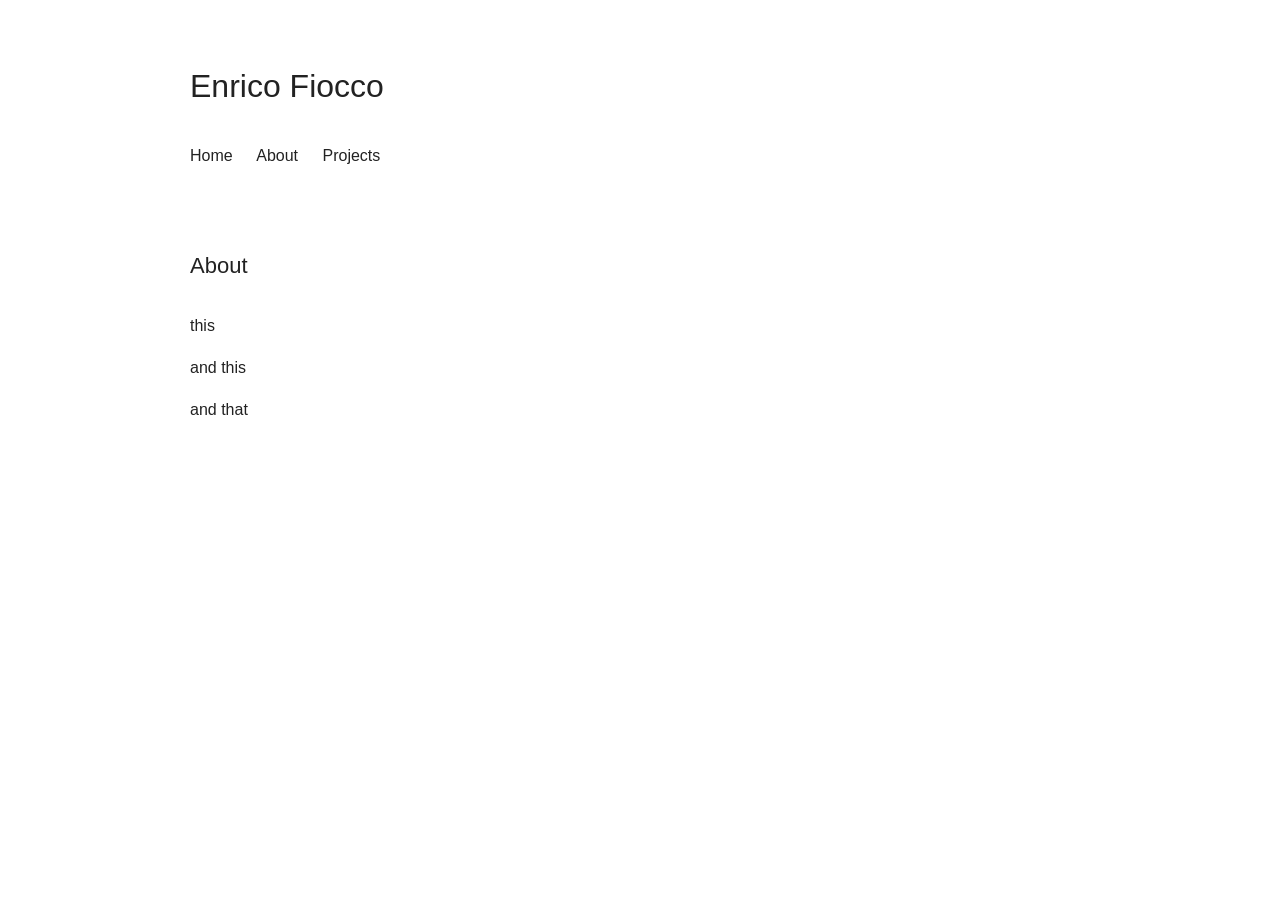
==== projects.html @ e620def7 "Add files via upload" ====
<!DOCTYPE html>

<html lang="en">

<head>
    <meta charset="UTF-8">
    <title>About — Enrico Fiocco</title>
    <link rel="stylesheet" href="style.css">
</head>

<body>

<header>

    <h1>Enrico Fiocco</h1>

    <nav>
        <a href="index.html">Home</a>
        <a href="about.html">About</a>
        <a href="projects.html">Projects</a>
    </nav>

</header>

<main>

    <h2>About</h2>

    <p>
        this
    </p>

    <p>
        and this
    </p>
      <p>
        and that
    </p>

</main>

</body>
</html>
---- style.css ----
body {
    max-width: 900px;
    margin: 0 auto;
    padding: 40px 25px;

    font-family: Arial, sans-serif;
    color: #222;
    background: #fff;

    line-height: 1.6;
}

header {
    margin-bottom: 80px;
}

h1 {
    font-size: 32px;
    font-weight: normal;
    margin-bottom: 5px;
}

header p {
    color: #777;
}

nav {
    margin-top: 30px;
}

nav a {
    margin-right: 20px;
    color: #222;
    text-decoration: none;
}

nav a:hover {
    text-decoration: underline;
}

section {
    margin-bottom: 100px;
}

h2 {
    font-size: 22px;
    font-weight: normal;
    margin-bottom: 30px;
}

article {
    border-top: 1px solid #ddd;
    padding: 20px 0;
}

article h3 {
    font-weight: normal;
}

a {
    color: inherit;
}

footer {
    border-top: 1px solid #ddd;
    padding-top: 20px;
    color: #888;
    font-size: 14px;
}
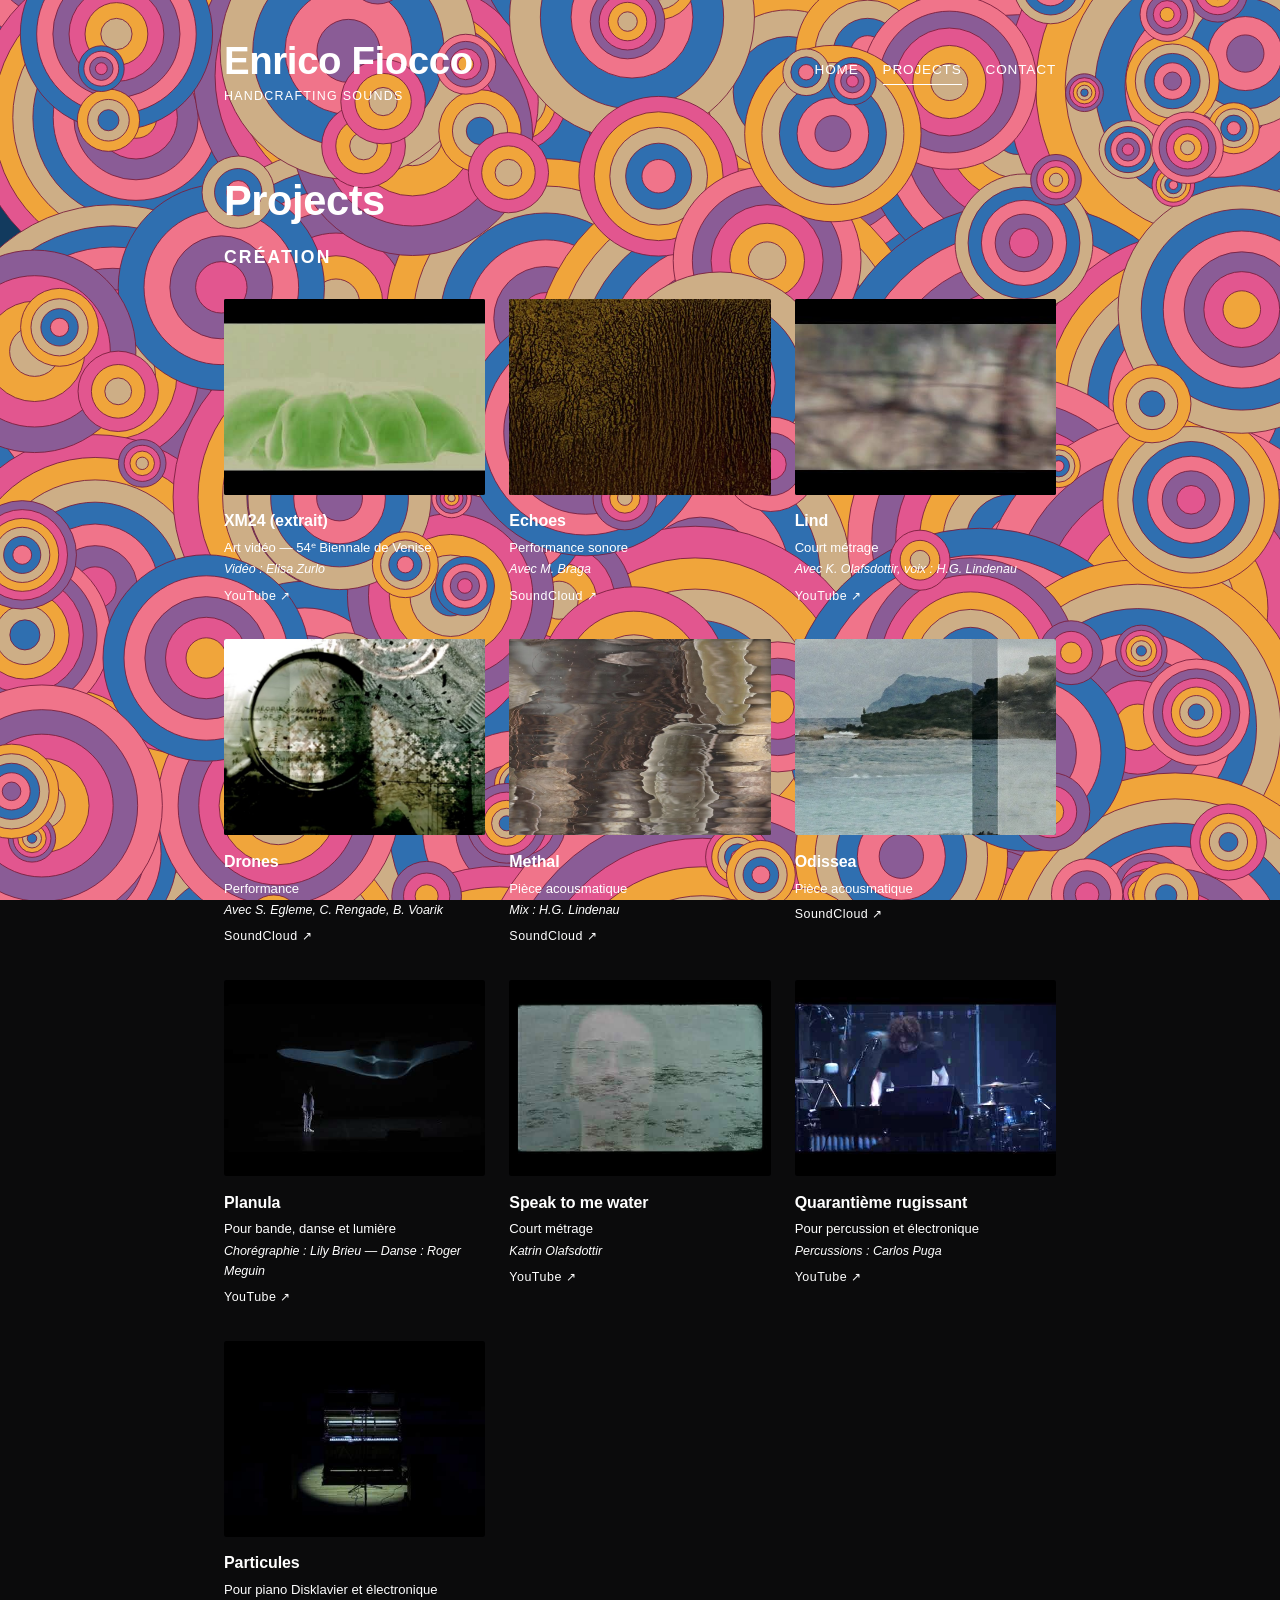
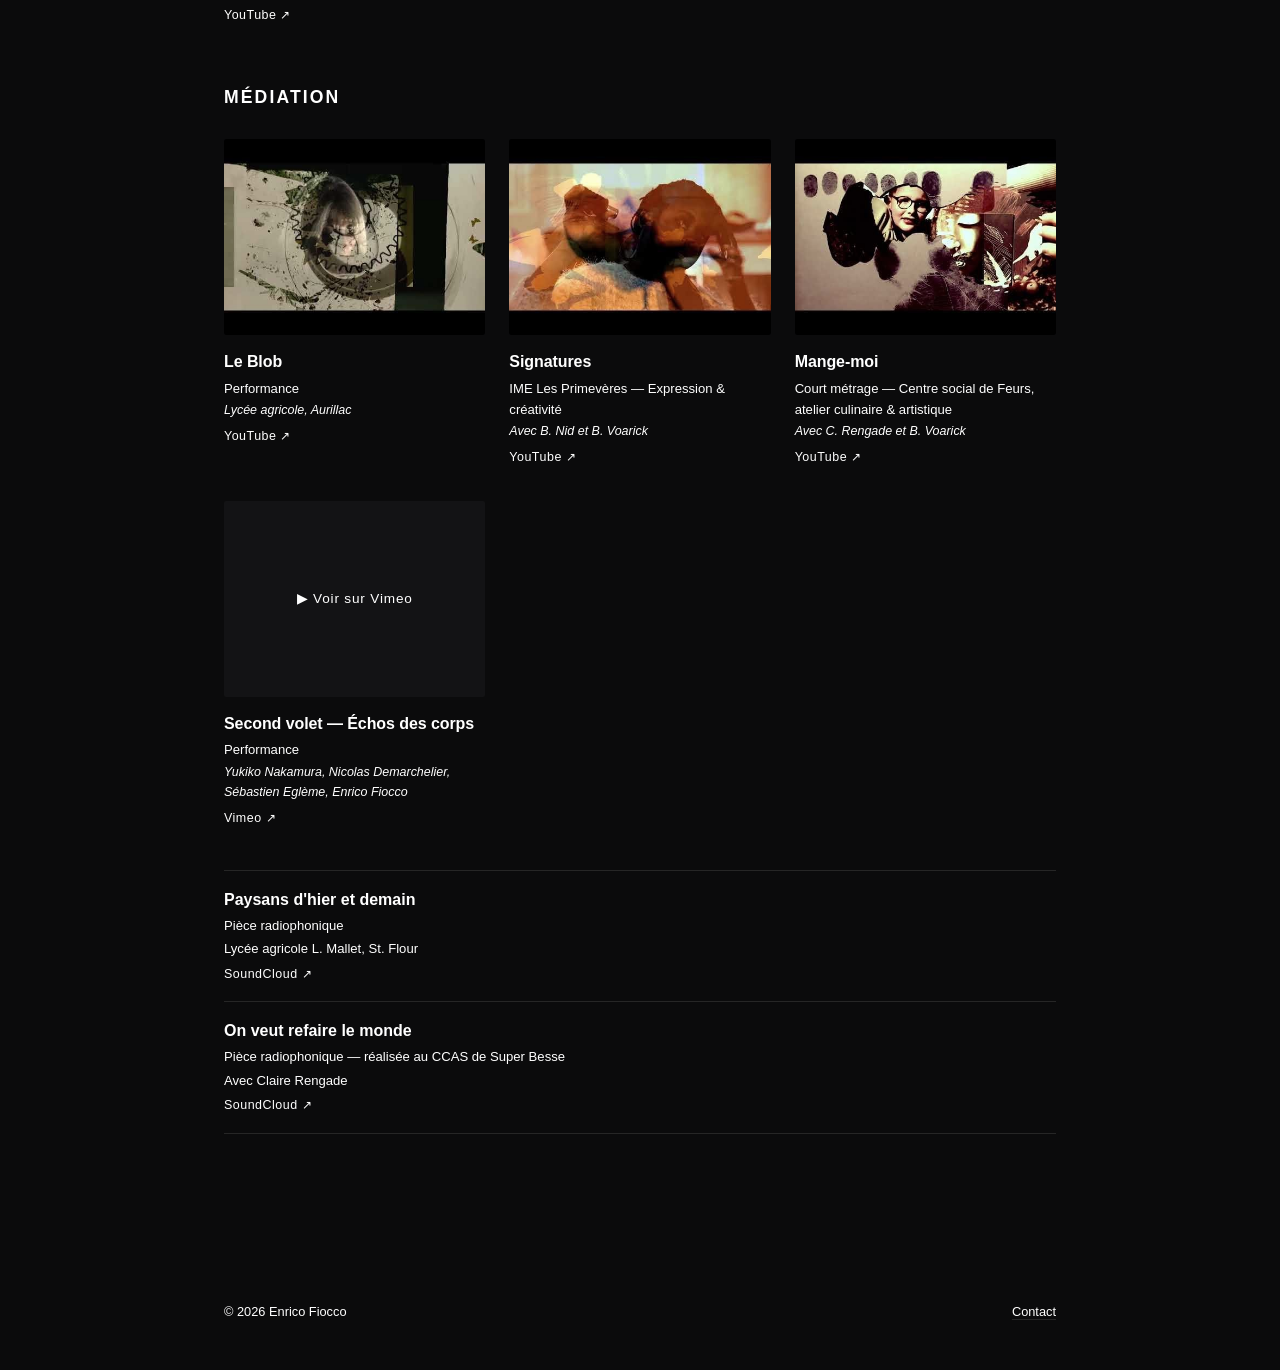
==== commit 82702685: "Add files via upload" ====
--- a/projects.html
+++ b/projects.html
@@ -1,43 +1,2532 @@
-<!DOCTYPE html>
-
-<html lang="en">
-
+<!doctype html>
+<html lang="fr">
 <head>
-    <meta charset="UTF-8">
-    <title>About — Enrico Fiocco</title>
-    <link rel="stylesheet" href="style.css">
+<meta charset="utf-8">
+<meta name="viewport" content="width=device-width, initial-scale=1.0">
+<title>Projects — Enrico Fiocco</title>
+<meta name="description" content="Créations et projets de médiation d'Enrico Fiocco : musique acousmatique, performances, courts métrages, installations.">
+<link rel="stylesheet" href="assets/style.css">
 </head>
-
 <body>
 
-<header>
+<svg class="bg-optical" aria-hidden="true" focusable="false" viewBox="0 0 1440 1440" preserveAspectRatio="xMidYMid slice">
+  <rect width="1440" height="1440" fill="#123a5e"/>
+  <circle cx="72" cy="147" r="199.0" fill="#f0a53b" stroke="#7a1f3d" stroke-width="1">
+    <animate attributeName="r" values="199.0;230.8;199.0" dur="2.59s" calcMode="spline" keySplines="0.45 0 0.55 1;0.45 0 0.55 1" keyTimes="0;0.5;1" repeatCount="indefinite"/>
+  </circle>
+  <circle cx="72" cy="147" r="170.6" fill="#cdae86" stroke="#7a1f3d" stroke-width="1">
+    <animate attributeName="r" values="170.6;197.9;170.6" dur="2.6199999999999997s" calcMode="spline" keySplines="0.45 0 0.55 1;0.45 0 0.55 1" keyTimes="0;0.5;1" repeatCount="indefinite"/>
+  </circle>
+  <circle cx="72" cy="147" r="142.1" fill="#2f6fb0" stroke="#7a1f3d" stroke-width="1">
+    <animate attributeName="r" values="142.1;164.8;142.1" dur="2.65s" calcMode="spline" keySplines="0.45 0 0.55 1;0.45 0 0.55 1" keyTimes="0;0.5;1" repeatCount="indefinite"/>
+  </circle>
+  <circle cx="72" cy="147" r="113.7" fill="#f0748a" stroke="#7a1f3d" stroke-width="1">
+    <animate attributeName="r" values="113.7;131.9;113.7" dur="2.6799999999999997s" calcMode="spline" keySplines="0.45 0 0.55 1;0.45 0 0.55 1" keyTimes="0;0.5;1" repeatCount="indefinite"/>
+  </circle>
+  <circle cx="72" cy="147" r="85.3" fill="#8a5c96" stroke="#7a1f3d" stroke-width="1">
+    <animate attributeName="r" values="85.3;98.9;85.3" dur="2.71s" calcMode="spline" keySplines="0.45 0 0.55 1;0.45 0 0.55 1" keyTimes="0;0.5;1" repeatCount="indefinite"/>
+  </circle>
+  <circle cx="72" cy="147" r="56.9" fill="#e2568f" stroke="#7a1f3d" stroke-width="1">
+    <animate attributeName="r" values="56.9;66.0;56.9" dur="2.7399999999999998s" calcMode="spline" keySplines="0.45 0 0.55 1;0.45 0 0.55 1" keyTimes="0;0.5;1" repeatCount="indefinite"/>
+  </circle>
+  <circle cx="72" cy="147" r="28.4" fill="#f0a53b" stroke="#7a1f3d" stroke-width="1">
+    <animate attributeName="r" values="28.4;32.9;28.4" dur="2.77s" calcMode="spline" keySplines="0.45 0 0.55 1;0.45 0 0.55 1" keyTimes="0;0.5;1" repeatCount="indefinite"/>
+  </circle>
+  <circle cx="356" cy="187" r="163.0" fill="#f0a53b" stroke="#7a1f3d" stroke-width="1">
+    <animate attributeName="r" values="163.0;189.1;163.0" dur="2.35s" calcMode="spline" keySplines="0.45 0 0.55 1;0.45 0 0.55 1" keyTimes="0;0.5;1" repeatCount="indefinite"/>
+  </circle>
+  <circle cx="356" cy="187" r="142.6" fill="#cdae86" stroke="#7a1f3d" stroke-width="1">
+    <animate attributeName="r" values="142.6;165.4;142.6" dur="2.38s" calcMode="spline" keySplines="0.45 0 0.55 1;0.45 0 0.55 1" keyTimes="0;0.5;1" repeatCount="indefinite"/>
+  </circle>
+  <circle cx="356" cy="187" r="122.2" fill="#2f6fb0" stroke="#7a1f3d" stroke-width="1">
+    <animate attributeName="r" values="122.2;141.8;122.2" dur="2.41s" calcMode="spline" keySplines="0.45 0 0.55 1;0.45 0 0.55 1" keyTimes="0;0.5;1" repeatCount="indefinite"/>
+  </circle>
+  <circle cx="356" cy="187" r="101.9" fill="#f0748a" stroke="#7a1f3d" stroke-width="1">
+    <animate attributeName="r" values="101.9;118.2;101.9" dur="2.44s" calcMode="spline" keySplines="0.45 0 0.55 1;0.45 0 0.55 1" keyTimes="0;0.5;1" repeatCount="indefinite"/>
+  </circle>
+  <circle cx="356" cy="187" r="81.5" fill="#8a5c96" stroke="#7a1f3d" stroke-width="1">
+    <animate attributeName="r" values="81.5;94.5;81.5" dur="2.47s" calcMode="spline" keySplines="0.45 0 0.55 1;0.45 0 0.55 1" keyTimes="0;0.5;1" repeatCount="indefinite"/>
+  </circle>
+  <circle cx="356" cy="187" r="61.1" fill="#e2568f" stroke="#7a1f3d" stroke-width="1">
+    <animate attributeName="r" values="61.1;70.9;61.1" dur="2.5s" calcMode="spline" keySplines="0.45 0 0.55 1;0.45 0 0.55 1" keyTimes="0;0.5;1" repeatCount="indefinite"/>
+  </circle>
+  <circle cx="356" cy="187" r="40.8" fill="#f0a53b" stroke="#7a1f3d" stroke-width="1">
+    <animate attributeName="r" values="40.8;47.3;40.8" dur="2.5300000000000002s" calcMode="spline" keySplines="0.45 0 0.55 1;0.45 0 0.55 1" keyTimes="0;0.5;1" repeatCount="indefinite"/>
+  </circle>
+  <circle cx="356" cy="187" r="20.4" fill="#cdae86" stroke="#7a1f3d" stroke-width="1">
+    <animate attributeName="r" values="20.4;23.7;20.4" dur="2.56s" calcMode="spline" keySplines="0.45 0 0.55 1;0.45 0 0.55 1" keyTimes="0;0.5;1" repeatCount="indefinite"/>
+  </circle>
+  <circle cx="530" cy="182" r="183.0" fill="#f0a53b" stroke="#7a1f3d" stroke-width="1">
+    <animate attributeName="r" values="183.0;212.3;183.0" dur="2.51s" calcMode="spline" keySplines="0.45 0 0.55 1;0.45 0 0.55 1" keyTimes="0;0.5;1" repeatCount="indefinite"/>
+  </circle>
+  <circle cx="530" cy="182" r="152.5" fill="#cdae86" stroke="#7a1f3d" stroke-width="1">
+    <animate attributeName="r" values="152.5;176.9;152.5" dur="2.5399999999999996s" calcMode="spline" keySplines="0.45 0 0.55 1;0.45 0 0.55 1" keyTimes="0;0.5;1" repeatCount="indefinite"/>
+  </circle>
+  <circle cx="530" cy="182" r="122.0" fill="#2f6fb0" stroke="#7a1f3d" stroke-width="1">
+    <animate attributeName="r" values="122.0;141.5;122.0" dur="2.57s" calcMode="spline" keySplines="0.45 0 0.55 1;0.45 0 0.55 1" keyTimes="0;0.5;1" repeatCount="indefinite"/>
+  </circle>
+  <circle cx="530" cy="182" r="91.5" fill="#f0748a" stroke="#7a1f3d" stroke-width="1">
+    <animate attributeName="r" values="91.5;106.1;91.5" dur="2.5999999999999996s" calcMode="spline" keySplines="0.45 0 0.55 1;0.45 0 0.55 1" keyTimes="0;0.5;1" repeatCount="indefinite"/>
+  </circle>
+  <circle cx="530" cy="182" r="61.0" fill="#8a5c96" stroke="#7a1f3d" stroke-width="1">
+    <animate attributeName="r" values="61.0;70.8;61.0" dur="2.63s" calcMode="spline" keySplines="0.45 0 0.55 1;0.45 0 0.55 1" keyTimes="0;0.5;1" repeatCount="indefinite"/>
+  </circle>
+  <circle cx="530" cy="182" r="30.5" fill="#e2568f" stroke="#7a1f3d" stroke-width="1">
+    <animate attributeName="r" values="30.5;35.4;30.5" dur="2.6599999999999997s" calcMode="spline" keySplines="0.45 0 0.55 1;0.45 0 0.55 1" keyTimes="0;0.5;1" repeatCount="indefinite"/>
+  </circle>
+  <circle cx="868" cy="111" r="228.0" fill="#f0748a" stroke="#7a1f3d" stroke-width="1">
+    <animate attributeName="r" values="228.0;264.5;228.0" dur="1.93s" calcMode="spline" keySplines="0.45 0 0.55 1;0.45 0 0.55 1" keyTimes="0;0.5;1" repeatCount="indefinite"/>
+  </circle>
+  <circle cx="868" cy="111" r="195.4" fill="#8a5c96" stroke="#7a1f3d" stroke-width="1">
+    <animate attributeName="r" values="195.4;226.7;195.4" dur="1.96s" calcMode="spline" keySplines="0.45 0 0.55 1;0.45 0 0.55 1" keyTimes="0;0.5;1" repeatCount="indefinite"/>
+  </circle>
+  <circle cx="868" cy="111" r="162.9" fill="#e2568f" stroke="#7a1f3d" stroke-width="1">
+    <animate attributeName="r" values="162.9;189.0;162.9" dur="1.99s" calcMode="spline" keySplines="0.45 0 0.55 1;0.45 0 0.55 1" keyTimes="0;0.5;1" repeatCount="indefinite"/>
+  </circle>
+  <circle cx="868" cy="111" r="130.3" fill="#f0a53b" stroke="#7a1f3d" stroke-width="1">
+    <animate attributeName="r" values="130.3;151.1;130.3" dur="2.02s" calcMode="spline" keySplines="0.45 0 0.55 1;0.45 0 0.55 1" keyTimes="0;0.5;1" repeatCount="indefinite"/>
+  </circle>
+  <circle cx="868" cy="111" r="97.7" fill="#cdae86" stroke="#7a1f3d" stroke-width="1">
+    <animate attributeName="r" values="97.7;113.3;97.7" dur="2.05s" calcMode="spline" keySplines="0.45 0 0.55 1;0.45 0 0.55 1" keyTimes="0;0.5;1" repeatCount="indefinite"/>
+  </circle>
+  <circle cx="868" cy="111" r="65.1" fill="#2f6fb0" stroke="#7a1f3d" stroke-width="1">
+    <animate attributeName="r" values="65.1;75.5;65.1" dur="2.08s" calcMode="spline" keySplines="0.45 0 0.55 1;0.45 0 0.55 1" keyTimes="0;0.5;1" repeatCount="indefinite"/>
+  </circle>
+  <circle cx="868" cy="111" r="32.6" fill="#f0748a" stroke="#7a1f3d" stroke-width="1">
+    <animate attributeName="r" values="32.6;37.8;32.6" dur="2.11s" calcMode="spline" keySplines="0.45 0 0.55 1;0.45 0 0.55 1" keyTimes="0;0.5;1" repeatCount="indefinite"/>
+  </circle>
+  <circle cx="1146" cy="126" r="204.0" fill="#cdae86" stroke="#7a1f3d" stroke-width="1">
+    <animate attributeName="r" values="204.0;236.6;204.0" dur="1.43s" calcMode="spline" keySplines="0.45 0 0.55 1;0.45 0 0.55 1" keyTimes="0;0.5;1" repeatCount="indefinite"/>
+  </circle>
+  <circle cx="1146" cy="126" r="178.5" fill="#2f6fb0" stroke="#7a1f3d" stroke-width="1">
+    <animate attributeName="r" values="178.5;207.1;178.5" dur="1.46s" calcMode="spline" keySplines="0.45 0 0.55 1;0.45 0 0.55 1" keyTimes="0;0.5;1" repeatCount="indefinite"/>
+  </circle>
+  <circle cx="1146" cy="126" r="153.0" fill="#f0748a" stroke="#7a1f3d" stroke-width="1">
+    <animate attributeName="r" values="153.0;177.5;153.0" dur="1.49s" calcMode="spline" keySplines="0.45 0 0.55 1;0.45 0 0.55 1" keyTimes="0;0.5;1" repeatCount="indefinite"/>
+  </circle>
+  <circle cx="1146" cy="126" r="127.5" fill="#8a5c96" stroke="#7a1f3d" stroke-width="1">
+    <animate attributeName="r" values="127.5;147.9;127.5" dur="1.52s" calcMode="spline" keySplines="0.45 0 0.55 1;0.45 0 0.55 1" keyTimes="0;0.5;1" repeatCount="indefinite"/>
+  </circle>
+  <circle cx="1146" cy="126" r="102.0" fill="#e2568f" stroke="#7a1f3d" stroke-width="1">
+    <animate attributeName="r" values="102.0;118.3;102.0" dur="1.5499999999999998s" calcMode="spline" keySplines="0.45 0 0.55 1;0.45 0 0.55 1" keyTimes="0;0.5;1" repeatCount="indefinite"/>
+  </circle>
+  <circle cx="1146" cy="126" r="76.5" fill="#f0a53b" stroke="#7a1f3d" stroke-width="1">
+    <animate attributeName="r" values="76.5;88.7;76.5" dur="1.5799999999999998s" calcMode="spline" keySplines="0.45 0 0.55 1;0.45 0 0.55 1" keyTimes="0;0.5;1" repeatCount="indefinite"/>
+  </circle>
+  <circle cx="1146" cy="126" r="51.0" fill="#cdae86" stroke="#7a1f3d" stroke-width="1">
+    <animate attributeName="r" values="51.0;59.2;51.0" dur="1.6099999999999999s" calcMode="spline" keySplines="0.45 0 0.55 1;0.45 0 0.55 1" keyTimes="0;0.5;1" repeatCount="indefinite"/>
+  </circle>
+  <circle cx="1146" cy="126" r="25.5" fill="#2f6fb0" stroke="#7a1f3d" stroke-width="1">
+    <animate attributeName="r" values="25.5;29.6;25.5" dur="1.64s" calcMode="spline" keySplines="0.45 0 0.55 1;0.45 0 0.55 1" keyTimes="0;0.5;1" repeatCount="indefinite"/>
+  </circle>
+  <circle cx="1355" cy="61" r="213.0" fill="#2f6fb0" stroke="#7a1f3d" stroke-width="1">
+    <animate attributeName="r" values="213.0;247.1;213.0" dur="1.59s" calcMode="spline" keySplines="0.45 0 0.55 1;0.45 0 0.55 1" keyTimes="0;0.5;1" repeatCount="indefinite"/>
+  </circle>
+  <circle cx="1355" cy="61" r="177.5" fill="#f0748a" stroke="#7a1f3d" stroke-width="1">
+    <animate attributeName="r" values="177.5;205.9;177.5" dur="1.62s" calcMode="spline" keySplines="0.45 0 0.55 1;0.45 0 0.55 1" keyTimes="0;0.5;1" repeatCount="indefinite"/>
+  </circle>
+  <circle cx="1355" cy="61" r="142.0" fill="#8a5c96" stroke="#7a1f3d" stroke-width="1">
+    <animate attributeName="r" values="142.0;164.7;142.0" dur="1.6500000000000001s" calcMode="spline" keySplines="0.45 0 0.55 1;0.45 0 0.55 1" keyTimes="0;0.5;1" repeatCount="indefinite"/>
+  </circle>
+  <circle cx="1355" cy="61" r="106.5" fill="#e2568f" stroke="#7a1f3d" stroke-width="1">
+    <animate attributeName="r" values="106.5;123.5;106.5" dur="1.6800000000000002s" calcMode="spline" keySplines="0.45 0 0.55 1;0.45 0 0.55 1" keyTimes="0;0.5;1" repeatCount="indefinite"/>
+  </circle>
+  <circle cx="1355" cy="61" r="71.0" fill="#f0a53b" stroke="#7a1f3d" stroke-width="1">
+    <animate attributeName="r" values="71.0;82.4;71.0" dur="1.71s" calcMode="spline" keySplines="0.45 0 0.55 1;0.45 0 0.55 1" keyTimes="0;0.5;1" repeatCount="indefinite"/>
+  </circle>
+  <circle cx="1355" cy="61" r="35.5" fill="#cdae86" stroke="#7a1f3d" stroke-width="1">
+    <animate attributeName="r" values="35.5;41.2;35.5" dur="1.74s" calcMode="spline" keySplines="0.45 0 0.55 1;0.45 0 0.55 1" keyTimes="0;0.5;1" repeatCount="indefinite"/>
+  </circle>
+  <circle cx="153" cy="346" r="161.0" fill="#e2568f" stroke="#7a1f3d" stroke-width="1">
+    <animate attributeName="r" values="161.0;186.8;161.0" dur="1.96s" calcMode="spline" keySplines="0.45 0 0.55 1;0.45 0 0.55 1" keyTimes="0;0.5;1" repeatCount="indefinite"/>
+  </circle>
+  <circle cx="153" cy="346" r="140.9" fill="#f0a53b" stroke="#7a1f3d" stroke-width="1">
+    <animate attributeName="r" values="140.9;163.4;140.9" dur="1.99s" calcMode="spline" keySplines="0.45 0 0.55 1;0.45 0 0.55 1" keyTimes="0;0.5;1" repeatCount="indefinite"/>
+  </circle>
+  <circle cx="153" cy="346" r="120.8" fill="#cdae86" stroke="#7a1f3d" stroke-width="1">
+    <animate attributeName="r" values="120.8;140.1;120.8" dur="2.02s" calcMode="spline" keySplines="0.45 0 0.55 1;0.45 0 0.55 1" keyTimes="0;0.5;1" repeatCount="indefinite"/>
+  </circle>
+  <circle cx="153" cy="346" r="100.6" fill="#2f6fb0" stroke="#7a1f3d" stroke-width="1">
+    <animate attributeName="r" values="100.6;116.7;100.6" dur="2.05s" calcMode="spline" keySplines="0.45 0 0.55 1;0.45 0 0.55 1" keyTimes="0;0.5;1" repeatCount="indefinite"/>
+  </circle>
+  <circle cx="153" cy="346" r="80.5" fill="#f0748a" stroke="#7a1f3d" stroke-width="1">
+    <animate attributeName="r" values="80.5;93.4;80.5" dur="2.08s" calcMode="spline" keySplines="0.45 0 0.55 1;0.45 0 0.55 1" keyTimes="0;0.5;1" repeatCount="indefinite"/>
+  </circle>
+  <circle cx="153" cy="346" r="60.4" fill="#8a5c96" stroke="#7a1f3d" stroke-width="1">
+    <animate attributeName="r" values="60.4;70.1;60.4" dur="2.11s" calcMode="spline" keySplines="0.45 0 0.55 1;0.45 0 0.55 1" keyTimes="0;0.5;1" repeatCount="indefinite"/>
+  </circle>
+  <circle cx="153" cy="346" r="40.2" fill="#e2568f" stroke="#7a1f3d" stroke-width="1">
+    <animate attributeName="r" values="40.2;46.6;40.2" dur="2.14s" calcMode="spline" keySplines="0.45 0 0.55 1;0.45 0 0.55 1" keyTimes="0;0.5;1" repeatCount="indefinite"/>
+  </circle>
+  <circle cx="153" cy="346" r="20.1" fill="#f0a53b" stroke="#7a1f3d" stroke-width="1">
+    <animate attributeName="r" values="20.1;23.3;20.1" dur="2.17s" calcMode="spline" keySplines="0.45 0 0.55 1;0.45 0 0.55 1" keyTimes="0;0.5;1" repeatCount="indefinite"/>
+  </circle>
+  <circle cx="406" cy="299" r="164.0" fill="#8a5c96" stroke="#7a1f3d" stroke-width="1">
+    <animate attributeName="r" values="164.0;190.2;164.0" dur="2.31s" calcMode="spline" keySplines="0.45 0 0.55 1;0.45 0 0.55 1" keyTimes="0;0.5;1" repeatCount="indefinite"/>
+  </circle>
+  <circle cx="406" cy="299" r="143.5" fill="#e2568f" stroke="#7a1f3d" stroke-width="1">
+    <animate attributeName="r" values="143.5;166.5;143.5" dur="2.34s" calcMode="spline" keySplines="0.45 0 0.55 1;0.45 0 0.55 1" keyTimes="0;0.5;1" repeatCount="indefinite"/>
+  </circle>
+  <circle cx="406" cy="299" r="123.0" fill="#f0a53b" stroke="#7a1f3d" stroke-width="1">
+    <animate attributeName="r" values="123.0;142.7;123.0" dur="2.37s" calcMode="spline" keySplines="0.45 0 0.55 1;0.45 0 0.55 1" keyTimes="0;0.5;1" repeatCount="indefinite"/>
+  </circle>
+  <circle cx="406" cy="299" r="102.5" fill="#cdae86" stroke="#7a1f3d" stroke-width="1">
+    <animate attributeName="r" values="102.5;118.9;102.5" dur="2.4s" calcMode="spline" keySplines="0.45 0 0.55 1;0.45 0 0.55 1" keyTimes="0;0.5;1" repeatCount="indefinite"/>
+  </circle>
+  <circle cx="406" cy="299" r="82.0" fill="#2f6fb0" stroke="#7a1f3d" stroke-width="1">
+    <animate attributeName="r" values="82.0;95.1;82.0" dur="2.43s" calcMode="spline" keySplines="0.45 0 0.55 1;0.45 0 0.55 1" keyTimes="0;0.5;1" repeatCount="indefinite"/>
+  </circle>
+  <circle cx="406" cy="299" r="61.5" fill="#f0748a" stroke="#7a1f3d" stroke-width="1">
+    <animate attributeName="r" values="61.5;71.3;61.5" dur="2.46s" calcMode="spline" keySplines="0.45 0 0.55 1;0.45 0 0.55 1" keyTimes="0;0.5;1" repeatCount="indefinite"/>
+  </circle>
+  <circle cx="406" cy="299" r="41.0" fill="#8a5c96" stroke="#7a1f3d" stroke-width="1">
+    <animate attributeName="r" values="41.0;47.6;41.0" dur="2.49s" calcMode="spline" keySplines="0.45 0 0.55 1;0.45 0 0.55 1" keyTimes="0;0.5;1" repeatCount="indefinite"/>
+  </circle>
+  <circle cx="406" cy="299" r="20.5" fill="#e2568f" stroke="#7a1f3d" stroke-width="1">
+    <animate attributeName="r" values="20.5;23.8;20.5" dur="2.52s" calcMode="spline" keySplines="0.45 0 0.55 1;0.45 0 0.55 1" keyTimes="0;0.5;1" repeatCount="indefinite"/>
+  </circle>
+  <circle cx="638" cy="372" r="207.0" fill="#f0748a" stroke="#7a1f3d" stroke-width="1">
+    <animate attributeName="r" values="207.0;240.1;207.0" dur="1.97s" calcMode="spline" keySplines="0.45 0 0.55 1;0.45 0 0.55 1" keyTimes="0;0.5;1" repeatCount="indefinite"/>
+  </circle>
+  <circle cx="638" cy="372" r="172.5" fill="#8a5c96" stroke="#7a1f3d" stroke-width="1">
+    <animate attributeName="r" values="172.5;200.1;172.5" dur="2.0s" calcMode="spline" keySplines="0.45 0 0.55 1;0.45 0 0.55 1" keyTimes="0;0.5;1" repeatCount="indefinite"/>
+  </circle>
+  <circle cx="638" cy="372" r="138.0" fill="#e2568f" stroke="#7a1f3d" stroke-width="1">
+    <animate attributeName="r" values="138.0;160.1;138.0" dur="2.03s" calcMode="spline" keySplines="0.45 0 0.55 1;0.45 0 0.55 1" keyTimes="0;0.5;1" repeatCount="indefinite"/>
+  </circle>
+  <circle cx="638" cy="372" r="103.5" fill="#f0a53b" stroke="#7a1f3d" stroke-width="1">
+    <animate attributeName="r" values="103.5;120.1;103.5" dur="2.06s" calcMode="spline" keySplines="0.45 0 0.55 1;0.45 0 0.55 1" keyTimes="0;0.5;1" repeatCount="indefinite"/>
+  </circle>
+  <circle cx="638" cy="372" r="69.0" fill="#cdae86" stroke="#7a1f3d" stroke-width="1">
+    <animate attributeName="r" values="69.0;80.0;69.0" dur="2.09s" calcMode="spline" keySplines="0.45 0 0.55 1;0.45 0 0.55 1" keyTimes="0;0.5;1" repeatCount="indefinite"/>
+  </circle>
+  <circle cx="638" cy="372" r="34.5" fill="#2f6fb0" stroke="#7a1f3d" stroke-width="1">
+    <animate attributeName="r" values="34.5;40.0;34.5" dur="2.12s" calcMode="spline" keySplines="0.45 0 0.55 1;0.45 0 0.55 1" keyTimes="0;0.5;1" repeatCount="indefinite"/>
+  </circle>
+  <circle cx="887" cy="317" r="222.0" fill="#2f6fb0" stroke="#7a1f3d" stroke-width="1">
+    <animate attributeName="r" values="222.0;257.5;222.0" dur="1.75s" calcMode="spline" keySplines="0.45 0 0.55 1;0.45 0 0.55 1" keyTimes="0;0.5;1" repeatCount="indefinite"/>
+  </circle>
+  <circle cx="887" cy="317" r="194.2" fill="#f0748a" stroke="#7a1f3d" stroke-width="1">
+    <animate attributeName="r" values="194.2;225.3;194.2" dur="1.78s" calcMode="spline" keySplines="0.45 0 0.55 1;0.45 0 0.55 1" keyTimes="0;0.5;1" repeatCount="indefinite"/>
+  </circle>
+  <circle cx="887" cy="317" r="166.5" fill="#8a5c96" stroke="#7a1f3d" stroke-width="1">
+    <animate attributeName="r" values="166.5;193.1;166.5" dur="1.81s" calcMode="spline" keySplines="0.45 0 0.55 1;0.45 0 0.55 1" keyTimes="0;0.5;1" repeatCount="indefinite"/>
+  </circle>
+  <circle cx="887" cy="317" r="138.8" fill="#e2568f" stroke="#7a1f3d" stroke-width="1">
+    <animate attributeName="r" values="138.8;161.0;138.8" dur="1.84s" calcMode="spline" keySplines="0.45 0 0.55 1;0.45 0 0.55 1" keyTimes="0;0.5;1" repeatCount="indefinite"/>
+  </circle>
+  <circle cx="887" cy="317" r="111.0" fill="#f0a53b" stroke="#7a1f3d" stroke-width="1">
+    <animate attributeName="r" values="111.0;128.8;111.0" dur="1.87s" calcMode="spline" keySplines="0.45 0 0.55 1;0.45 0 0.55 1" keyTimes="0;0.5;1" repeatCount="indefinite"/>
+  </circle>
+  <circle cx="887" cy="317" r="83.2" fill="#cdae86" stroke="#7a1f3d" stroke-width="1">
+    <animate attributeName="r" values="83.2;96.5;83.2" dur="1.9s" calcMode="spline" keySplines="0.45 0 0.55 1;0.45 0 0.55 1" keyTimes="0;0.5;1" repeatCount="indefinite"/>
+  </circle>
+  <circle cx="887" cy="317" r="55.5" fill="#2f6fb0" stroke="#7a1f3d" stroke-width="1">
+    <animate attributeName="r" values="55.5;64.4;55.5" dur="1.93s" calcMode="spline" keySplines="0.45 0 0.55 1;0.45 0 0.55 1" keyTimes="0;0.5;1" repeatCount="indefinite"/>
+  </circle>
+  <circle cx="887" cy="317" r="27.8" fill="#f0748a" stroke="#7a1f3d" stroke-width="1">
+    <animate attributeName="r" values="27.8;32.2;27.8" dur="1.96s" calcMode="spline" keySplines="0.45 0 0.55 1;0.45 0 0.55 1" keyTimes="0;0.5;1" repeatCount="indefinite"/>
+  </circle>
+  <circle cx="1145" cy="360" r="174.0" fill="#2f6fb0" stroke="#7a1f3d" stroke-width="1">
+    <animate attributeName="r" values="174.0;201.8;174.0" dur="1.72s" calcMode="spline" keySplines="0.45 0 0.55 1;0.45 0 0.55 1" keyTimes="0;0.5;1" repeatCount="indefinite"/>
+  </circle>
+  <circle cx="1145" cy="360" r="149.1" fill="#f0748a" stroke="#7a1f3d" stroke-width="1">
+    <animate attributeName="r" values="149.1;173.0;149.1" dur="1.75s" calcMode="spline" keySplines="0.45 0 0.55 1;0.45 0 0.55 1" keyTimes="0;0.5;1" repeatCount="indefinite"/>
+  </circle>
+  <circle cx="1145" cy="360" r="124.3" fill="#8a5c96" stroke="#7a1f3d" stroke-width="1">
+    <animate attributeName="r" values="124.3;144.2;124.3" dur="1.78s" calcMode="spline" keySplines="0.45 0 0.55 1;0.45 0 0.55 1" keyTimes="0;0.5;1" repeatCount="indefinite"/>
+  </circle>
+  <circle cx="1145" cy="360" r="99.4" fill="#e2568f" stroke="#7a1f3d" stroke-width="1">
+    <animate attributeName="r" values="99.4;115.3;99.4" dur="1.81s" calcMode="spline" keySplines="0.45 0 0.55 1;0.45 0 0.55 1" keyTimes="0;0.5;1" repeatCount="indefinite"/>
+  </circle>
+  <circle cx="1145" cy="360" r="74.6" fill="#f0a53b" stroke="#7a1f3d" stroke-width="1">
+    <animate attributeName="r" values="74.6;86.5;74.6" dur="1.8399999999999999s" calcMode="spline" keySplines="0.45 0 0.55 1;0.45 0 0.55 1" keyTimes="0;0.5;1" repeatCount="indefinite"/>
+  </circle>
+  <circle cx="1145" cy="360" r="49.7" fill="#cdae86" stroke="#7a1f3d" stroke-width="1">
+    <animate attributeName="r" values="49.7;57.7;49.7" dur="1.8699999999999999s" calcMode="spline" keySplines="0.45 0 0.55 1;0.45 0 0.55 1" keyTimes="0;0.5;1" repeatCount="indefinite"/>
+  </circle>
+  <circle cx="1145" cy="360" r="24.9" fill="#2f6fb0" stroke="#7a1f3d" stroke-width="1">
+    <animate attributeName="r" values="24.9;28.9;24.9" dur="1.9s" calcMode="spline" keySplines="0.45 0 0.55 1;0.45 0 0.55 1" keyTimes="0;0.5;1" repeatCount="indefinite"/>
+  </circle>
+  <circle cx="1368" cy="311" r="206.0" fill="#e2568f" stroke="#7a1f3d" stroke-width="1">
+    <animate attributeName="r" values="206.0;239.0;206.0" dur="1.99s" calcMode="spline" keySplines="0.45 0 0.55 1;0.45 0 0.55 1" keyTimes="0;0.5;1" repeatCount="indefinite"/>
+  </circle>
+  <circle cx="1368" cy="311" r="176.6" fill="#f0a53b" stroke="#7a1f3d" stroke-width="1">
+    <animate attributeName="r" values="176.6;204.9;176.6" dur="2.02s" calcMode="spline" keySplines="0.45 0 0.55 1;0.45 0 0.55 1" keyTimes="0;0.5;1" repeatCount="indefinite"/>
+  </circle>
+  <circle cx="1368" cy="311" r="147.1" fill="#cdae86" stroke="#7a1f3d" stroke-width="1">
+    <animate attributeName="r" values="147.1;170.6;147.1" dur="2.05s" calcMode="spline" keySplines="0.45 0 0.55 1;0.45 0 0.55 1" keyTimes="0;0.5;1" repeatCount="indefinite"/>
+  </circle>
+  <circle cx="1368" cy="311" r="117.7" fill="#2f6fb0" stroke="#7a1f3d" stroke-width="1">
+    <animate attributeName="r" values="117.7;136.5;117.7" dur="2.08s" calcMode="spline" keySplines="0.45 0 0.55 1;0.45 0 0.55 1" keyTimes="0;0.5;1" repeatCount="indefinite"/>
+  </circle>
+  <circle cx="1368" cy="311" r="88.3" fill="#f0748a" stroke="#7a1f3d" stroke-width="1">
+    <animate attributeName="r" values="88.3;102.4;88.3" dur="2.11s" calcMode="spline" keySplines="0.45 0 0.55 1;0.45 0 0.55 1" keyTimes="0;0.5;1" repeatCount="indefinite"/>
+  </circle>
+  <circle cx="1368" cy="311" r="58.9" fill="#8a5c96" stroke="#7a1f3d" stroke-width="1">
+    <animate attributeName="r" values="58.9;68.3;58.9" dur="2.14s" calcMode="spline" keySplines="0.45 0 0.55 1;0.45 0 0.55 1" keyTimes="0;0.5;1" repeatCount="indefinite"/>
+  </circle>
+  <circle cx="1368" cy="311" r="29.4" fill="#e2568f" stroke="#7a1f3d" stroke-width="1">
+    <animate attributeName="r" values="29.4;34.1;29.4" dur="2.17s" calcMode="spline" keySplines="0.45 0 0.55 1;0.45 0 0.55 1" keyTimes="0;0.5;1" repeatCount="indefinite"/>
+  </circle>
+  <circle cx="127" cy="636" r="166.0" fill="#cdae86" stroke="#7a1f3d" stroke-width="1">
+    <animate attributeName="r" values="166.0;192.6;166.0" dur="2.07s" calcMode="spline" keySplines="0.45 0 0.55 1;0.45 0 0.55 1" keyTimes="0;0.5;1" repeatCount="indefinite"/>
+  </circle>
+  <circle cx="127" cy="636" r="145.2" fill="#2f6fb0" stroke="#7a1f3d" stroke-width="1">
+    <animate attributeName="r" values="145.2;168.4;145.2" dur="2.0999999999999996s" calcMode="spline" keySplines="0.45 0 0.55 1;0.45 0 0.55 1" keyTimes="0;0.5;1" repeatCount="indefinite"/>
+  </circle>
+  <circle cx="127" cy="636" r="124.5" fill="#f0748a" stroke="#7a1f3d" stroke-width="1">
+    <animate attributeName="r" values="124.5;144.4;124.5" dur="2.13s" calcMode="spline" keySplines="0.45 0 0.55 1;0.45 0 0.55 1" keyTimes="0;0.5;1" repeatCount="indefinite"/>
+  </circle>
+  <circle cx="127" cy="636" r="103.8" fill="#8a5c96" stroke="#7a1f3d" stroke-width="1">
+    <animate attributeName="r" values="103.8;120.4;103.8" dur="2.1599999999999997s" calcMode="spline" keySplines="0.45 0 0.55 1;0.45 0 0.55 1" keyTimes="0;0.5;1" repeatCount="indefinite"/>
+  </circle>
+  <circle cx="127" cy="636" r="83.0" fill="#e2568f" stroke="#7a1f3d" stroke-width="1">
+    <animate attributeName="r" values="83.0;96.3;83.0" dur="2.19s" calcMode="spline" keySplines="0.45 0 0.55 1;0.45 0 0.55 1" keyTimes="0;0.5;1" repeatCount="indefinite"/>
+  </circle>
+  <circle cx="127" cy="636" r="62.2" fill="#f0a53b" stroke="#7a1f3d" stroke-width="1">
+    <animate attributeName="r" values="62.2;72.2;62.2" dur="2.2199999999999998s" calcMode="spline" keySplines="0.45 0 0.55 1;0.45 0 0.55 1" keyTimes="0;0.5;1" repeatCount="indefinite"/>
+  </circle>
+  <circle cx="127" cy="636" r="41.5" fill="#cdae86" stroke="#7a1f3d" stroke-width="1">
+    <animate attributeName="r" values="41.5;48.1;41.5" dur="2.25s" calcMode="spline" keySplines="0.45 0 0.55 1;0.45 0 0.55 1" keyTimes="0;0.5;1" repeatCount="indefinite"/>
+  </circle>
+  <circle cx="127" cy="636" r="20.8" fill="#2f6fb0" stroke="#7a1f3d" stroke-width="1">
+    <animate attributeName="r" values="20.8;24.1;20.8" dur="2.28s" calcMode="spline" keySplines="0.45 0 0.55 1;0.45 0 0.55 1" keyTimes="0;0.5;1" repeatCount="indefinite"/>
+  </circle>
+  <circle cx="378" cy="554" r="162.0" fill="#cdae86" stroke="#7a1f3d" stroke-width="1">
+    <animate attributeName="r" values="162.0;187.9;162.0" dur="1.82s" calcMode="spline" keySplines="0.45 0 0.55 1;0.45 0 0.55 1" keyTimes="0;0.5;1" repeatCount="indefinite"/>
+  </circle>
+  <circle cx="378" cy="554" r="138.9" fill="#2f6fb0" stroke="#7a1f3d" stroke-width="1">
+    <animate attributeName="r" values="138.9;161.1;138.9" dur="1.85s" calcMode="spline" keySplines="0.45 0 0.55 1;0.45 0 0.55 1" keyTimes="0;0.5;1" repeatCount="indefinite"/>
+  </circle>
+  <circle cx="378" cy="554" r="115.7" fill="#f0748a" stroke="#7a1f3d" stroke-width="1">
+    <animate attributeName="r" values="115.7;134.2;115.7" dur="1.8800000000000001s" calcMode="spline" keySplines="0.45 0 0.55 1;0.45 0 0.55 1" keyTimes="0;0.5;1" repeatCount="indefinite"/>
+  </circle>
+  <circle cx="378" cy="554" r="92.6" fill="#8a5c96" stroke="#7a1f3d" stroke-width="1">
+    <animate attributeName="r" values="92.6;107.4;92.6" dur="1.9100000000000001s" calcMode="spline" keySplines="0.45 0 0.55 1;0.45 0 0.55 1" keyTimes="0;0.5;1" repeatCount="indefinite"/>
+  </circle>
+  <circle cx="378" cy="554" r="69.4" fill="#e2568f" stroke="#7a1f3d" stroke-width="1">
+    <animate attributeName="r" values="69.4;80.5;69.4" dur="1.94s" calcMode="spline" keySplines="0.45 0 0.55 1;0.45 0 0.55 1" keyTimes="0;0.5;1" repeatCount="indefinite"/>
+  </circle>
+  <circle cx="378" cy="554" r="46.3" fill="#f0a53b" stroke="#7a1f3d" stroke-width="1">
+    <animate attributeName="r" values="46.3;53.7;46.3" dur="1.97s" calcMode="spline" keySplines="0.45 0 0.55 1;0.45 0 0.55 1" keyTimes="0;0.5;1" repeatCount="indefinite"/>
+  </circle>
+  <circle cx="378" cy="554" r="23.1" fill="#cdae86" stroke="#7a1f3d" stroke-width="1">
+    <animate attributeName="r" values="23.1;26.8;23.1" dur="2.0s" calcMode="spline" keySplines="0.45 0 0.55 1;0.45 0 0.55 1" keyTimes="0;0.5;1" repeatCount="indefinite"/>
+  </circle>
+  <circle cx="614" cy="572" r="157.0" fill="#f0a53b" stroke="#7a1f3d" stroke-width="1">
+    <animate attributeName="r" values="157.0;182.1;157.0" dur="2.33s" calcMode="spline" keySplines="0.45 0 0.55 1;0.45 0 0.55 1" keyTimes="0;0.5;1" repeatCount="indefinite"/>
+  </circle>
+  <circle cx="614" cy="572" r="130.8" fill="#cdae86" stroke="#7a1f3d" stroke-width="1">
+    <animate attributeName="r" values="130.8;151.7;130.8" dur="2.36s" calcMode="spline" keySplines="0.45 0 0.55 1;0.45 0 0.55 1" keyTimes="0;0.5;1" repeatCount="indefinite"/>
+  </circle>
+  <circle cx="614" cy="572" r="104.7" fill="#2f6fb0" stroke="#7a1f3d" stroke-width="1">
+    <animate attributeName="r" values="104.7;121.5;104.7" dur="2.39s" calcMode="spline" keySplines="0.45 0 0.55 1;0.45 0 0.55 1" keyTimes="0;0.5;1" repeatCount="indefinite"/>
+  </circle>
+  <circle cx="614" cy="572" r="78.5" fill="#f0748a" stroke="#7a1f3d" stroke-width="1">
+    <animate attributeName="r" values="78.5;91.1;78.5" dur="2.42s" calcMode="spline" keySplines="0.45 0 0.55 1;0.45 0 0.55 1" keyTimes="0;0.5;1" repeatCount="indefinite"/>
+  </circle>
+  <circle cx="614" cy="572" r="52.3" fill="#8a5c96" stroke="#7a1f3d" stroke-width="1">
+    <animate attributeName="r" values="52.3;60.7;52.3" dur="2.45s" calcMode="spline" keySplines="0.45 0 0.55 1;0.45 0 0.55 1" keyTimes="0;0.5;1" repeatCount="indefinite"/>
+  </circle>
+  <circle cx="614" cy="572" r="26.2" fill="#e2568f" stroke="#7a1f3d" stroke-width="1">
+    <animate attributeName="r" values="26.2;30.4;26.2" dur="2.48s" calcMode="spline" keySplines="0.45 0 0.55 1;0.45 0 0.55 1" keyTimes="0;0.5;1" repeatCount="indefinite"/>
+  </circle>
+  <circle cx="822" cy="626" r="202.0" fill="#f0a53b" stroke="#7a1f3d" stroke-width="1">
+    <animate attributeName="r" values="202.0;234.3;202.0" dur="1.89s" calcMode="spline" keySplines="0.45 0 0.55 1;0.45 0 0.55 1" keyTimes="0;0.5;1" repeatCount="indefinite"/>
+  </circle>
+  <circle cx="822" cy="626" r="176.8" fill="#cdae86" stroke="#7a1f3d" stroke-width="1">
+    <animate attributeName="r" values="176.8;205.1;176.8" dur="1.92s" calcMode="spline" keySplines="0.45 0 0.55 1;0.45 0 0.55 1" keyTimes="0;0.5;1" repeatCount="indefinite"/>
+  </circle>
+  <circle cx="822" cy="626" r="151.5" fill="#2f6fb0" stroke="#7a1f3d" stroke-width="1">
+    <animate attributeName="r" values="151.5;175.7;151.5" dur="1.95s" calcMode="spline" keySplines="0.45 0 0.55 1;0.45 0 0.55 1" keyTimes="0;0.5;1" repeatCount="indefinite"/>
+  </circle>
+  <circle cx="822" cy="626" r="126.2" fill="#f0748a" stroke="#7a1f3d" stroke-width="1">
+    <animate attributeName="r" values="126.2;146.4;126.2" dur="1.98s" calcMode="spline" keySplines="0.45 0 0.55 1;0.45 0 0.55 1" keyTimes="0;0.5;1" repeatCount="indefinite"/>
+  </circle>
+  <circle cx="822" cy="626" r="101.0" fill="#8a5c96" stroke="#7a1f3d" stroke-width="1">
+    <animate attributeName="r" values="101.0;117.2;101.0" dur="2.01s" calcMode="spline" keySplines="0.45 0 0.55 1;0.45 0 0.55 1" keyTimes="0;0.5;1" repeatCount="indefinite"/>
+  </circle>
+  <circle cx="822" cy="626" r="75.8" fill="#e2568f" stroke="#7a1f3d" stroke-width="1">
+    <animate attributeName="r" values="75.8;87.9;75.8" dur="2.04s" calcMode="spline" keySplines="0.45 0 0.55 1;0.45 0 0.55 1" keyTimes="0;0.5;1" repeatCount="indefinite"/>
+  </circle>
+  <circle cx="822" cy="626" r="50.5" fill="#f0a53b" stroke="#7a1f3d" stroke-width="1">
+    <animate attributeName="r" values="50.5;58.6;50.5" dur="2.07s" calcMode="spline" keySplines="0.45 0 0.55 1;0.45 0 0.55 1" keyTimes="0;0.5;1" repeatCount="indefinite"/>
+  </circle>
+  <circle cx="822" cy="626" r="25.2" fill="#cdae86" stroke="#7a1f3d" stroke-width="1">
+    <animate attributeName="r" values="25.2;29.2;25.2" dur="2.1s" calcMode="spline" keySplines="0.45 0 0.55 1;0.45 0 0.55 1" keyTimes="0;0.5;1" repeatCount="indefinite"/>
+  </circle>
+  <circle cx="1150" cy="666" r="196.0" fill="#2f6fb0" stroke="#7a1f3d" stroke-width="1">
+    <animate attributeName="r" values="196.0;227.4;196.0" dur="2.01s" calcMode="spline" keySplines="0.45 0 0.55 1;0.45 0 0.55 1" keyTimes="0;0.5;1" repeatCount="indefinite"/>
+  </circle>
+  <circle cx="1150" cy="666" r="168.0" fill="#f0748a" stroke="#7a1f3d" stroke-width="1">
+    <animate attributeName="r" values="168.0;194.9;168.0" dur="2.0399999999999996s" calcMode="spline" keySplines="0.45 0 0.55 1;0.45 0 0.55 1" keyTimes="0;0.5;1" repeatCount="indefinite"/>
+  </circle>
+  <circle cx="1150" cy="666" r="140.0" fill="#8a5c96" stroke="#7a1f3d" stroke-width="1">
+    <animate attributeName="r" values="140.0;162.4;140.0" dur="2.07s" calcMode="spline" keySplines="0.45 0 0.55 1;0.45 0 0.55 1" keyTimes="0;0.5;1" repeatCount="indefinite"/>
+  </circle>
+  <circle cx="1150" cy="666" r="112.0" fill="#e2568f" stroke="#7a1f3d" stroke-width="1">
+    <animate attributeName="r" values="112.0;129.9;112.0" dur="2.0999999999999996s" calcMode="spline" keySplines="0.45 0 0.55 1;0.45 0 0.55 1" keyTimes="0;0.5;1" repeatCount="indefinite"/>
+  </circle>
+  <circle cx="1150" cy="666" r="84.0" fill="#f0a53b" stroke="#7a1f3d" stroke-width="1">
+    <animate attributeName="r" values="84.0;97.4;84.0" dur="2.13s" calcMode="spline" keySplines="0.45 0 0.55 1;0.45 0 0.55 1" keyTimes="0;0.5;1" repeatCount="indefinite"/>
+  </circle>
+  <circle cx="1150" cy="666" r="56.0" fill="#cdae86" stroke="#7a1f3d" stroke-width="1">
+    <animate attributeName="r" values="56.0;65.0;56.0" dur="2.1599999999999997s" calcMode="spline" keySplines="0.45 0 0.55 1;0.45 0 0.55 1" keyTimes="0;0.5;1" repeatCount="indefinite"/>
+  </circle>
+  <circle cx="1150" cy="666" r="28.0" fill="#2f6fb0" stroke="#7a1f3d" stroke-width="1">
+    <animate attributeName="r" values="28.0;32.5;28.0" dur="2.19s" calcMode="spline" keySplines="0.45 0 0.55 1;0.45 0 0.55 1" keyTimes="0;0.5;1" repeatCount="indefinite"/>
+  </circle>
+  <circle cx="1344" cy="663" r="168.0" fill="#e2568f" stroke="#7a1f3d" stroke-width="1">
+    <animate attributeName="r" values="168.0;194.9;168.0" dur="1.93s" calcMode="spline" keySplines="0.45 0 0.55 1;0.45 0 0.55 1" keyTimes="0;0.5;1" repeatCount="indefinite"/>
+  </circle>
+  <circle cx="1344" cy="663" r="147.0" fill="#f0a53b" stroke="#7a1f3d" stroke-width="1">
+    <animate attributeName="r" values="147.0;170.5;147.0" dur="1.96s" calcMode="spline" keySplines="0.45 0 0.55 1;0.45 0 0.55 1" keyTimes="0;0.5;1" repeatCount="indefinite"/>
+  </circle>
+  <circle cx="1344" cy="663" r="126.0" fill="#cdae86" stroke="#7a1f3d" stroke-width="1">
+    <animate attributeName="r" values="126.0;146.2;126.0" dur="1.99s" calcMode="spline" keySplines="0.45 0 0.55 1;0.45 0 0.55 1" keyTimes="0;0.5;1" repeatCount="indefinite"/>
+  </circle>
+  <circle cx="1344" cy="663" r="105.0" fill="#2f6fb0" stroke="#7a1f3d" stroke-width="1">
+    <animate attributeName="r" values="105.0;121.8;105.0" dur="2.02s" calcMode="spline" keySplines="0.45 0 0.55 1;0.45 0 0.55 1" keyTimes="0;0.5;1" repeatCount="indefinite"/>
+  </circle>
+  <circle cx="1344" cy="663" r="84.0" fill="#f0748a" stroke="#7a1f3d" stroke-width="1">
+    <animate attributeName="r" values="84.0;97.4;84.0" dur="2.05s" calcMode="spline" keySplines="0.45 0 0.55 1;0.45 0 0.55 1" keyTimes="0;0.5;1" repeatCount="indefinite"/>
+  </circle>
+  <circle cx="1344" cy="663" r="63.0" fill="#8a5c96" stroke="#7a1f3d" stroke-width="1">
+    <animate attributeName="r" values="63.0;73.1;63.0" dur="2.08s" calcMode="spline" keySplines="0.45 0 0.55 1;0.45 0 0.55 1" keyTimes="0;0.5;1" repeatCount="indefinite"/>
+  </circle>
+  <circle cx="1344" cy="663" r="42.0" fill="#e2568f" stroke="#7a1f3d" stroke-width="1">
+    <animate attributeName="r" values="42.0;48.7;42.0" dur="2.11s" calcMode="spline" keySplines="0.45 0 0.55 1;0.45 0 0.55 1" keyTimes="0;0.5;1" repeatCount="indefinite"/>
+  </circle>
+  <circle cx="1344" cy="663" r="21.0" fill="#f0a53b" stroke="#7a1f3d" stroke-width="1">
+    <animate attributeName="r" values="21.0;24.4;21.0" dur="2.14s" calcMode="spline" keySplines="0.45 0 0.55 1;0.45 0 0.55 1" keyTimes="0;0.5;1" repeatCount="indefinite"/>
+  </circle>
+  <circle cx="107" cy="875" r="153.0" fill="#e2568f" stroke="#7a1f3d" stroke-width="1">
+    <animate attributeName="r" values="153.0;177.5;153.0" dur="2.42s" calcMode="spline" keySplines="0.45 0 0.55 1;0.45 0 0.55 1" keyTimes="0;0.5;1" repeatCount="indefinite"/>
+  </circle>
+  <circle cx="107" cy="875" r="131.1" fill="#f0a53b" stroke="#7a1f3d" stroke-width="1">
+    <animate attributeName="r" values="131.1;152.1;131.1" dur="2.4499999999999997s" calcMode="spline" keySplines="0.45 0 0.55 1;0.45 0 0.55 1" keyTimes="0;0.5;1" repeatCount="indefinite"/>
+  </circle>
+  <circle cx="107" cy="875" r="109.3" fill="#cdae86" stroke="#7a1f3d" stroke-width="1">
+    <animate attributeName="r" values="109.3;126.8;109.3" dur="2.48s" calcMode="spline" keySplines="0.45 0 0.55 1;0.45 0 0.55 1" keyTimes="0;0.5;1" repeatCount="indefinite"/>
+  </circle>
+  <circle cx="107" cy="875" r="87.4" fill="#2f6fb0" stroke="#7a1f3d" stroke-width="1">
+    <animate attributeName="r" values="87.4;101.4;87.4" dur="2.51s" calcMode="spline" keySplines="0.45 0 0.55 1;0.45 0 0.55 1" keyTimes="0;0.5;1" repeatCount="indefinite"/>
+  </circle>
+  <circle cx="107" cy="875" r="65.6" fill="#f0748a" stroke="#7a1f3d" stroke-width="1">
+    <animate attributeName="r" values="65.6;76.1;65.6" dur="2.54s" calcMode="spline" keySplines="0.45 0 0.55 1;0.45 0 0.55 1" keyTimes="0;0.5;1" repeatCount="indefinite"/>
+  </circle>
+  <circle cx="107" cy="875" r="43.7" fill="#8a5c96" stroke="#7a1f3d" stroke-width="1">
+    <animate attributeName="r" values="43.7;50.7;43.7" dur="2.57s" calcMode="spline" keySplines="0.45 0 0.55 1;0.45 0 0.55 1" keyTimes="0;0.5;1" repeatCount="indefinite"/>
+  </circle>
+  <circle cx="107" cy="875" r="21.9" fill="#e2568f" stroke="#7a1f3d" stroke-width="1">
+    <animate attributeName="r" values="21.9;25.4;21.9" dur="2.6s" calcMode="spline" keySplines="0.45 0 0.55 1;0.45 0 0.55 1" keyTimes="0;0.5;1" repeatCount="indefinite"/>
+  </circle>
+  <circle cx="383" cy="773" r="168.0" fill="#e2568f" stroke="#7a1f3d" stroke-width="1">
+    <animate attributeName="r" values="168.0;194.9;168.0" dur="2.44s" calcMode="spline" keySplines="0.45 0 0.55 1;0.45 0 0.55 1" keyTimes="0;0.5;1" repeatCount="indefinite"/>
+  </circle>
+  <circle cx="383" cy="773" r="144.0" fill="#f0a53b" stroke="#7a1f3d" stroke-width="1">
+    <animate attributeName="r" values="144.0;167.0;144.0" dur="2.4699999999999998s" calcMode="spline" keySplines="0.45 0 0.55 1;0.45 0 0.55 1" keyTimes="0;0.5;1" repeatCount="indefinite"/>
+  </circle>
+  <circle cx="383" cy="773" r="120.0" fill="#cdae86" stroke="#7a1f3d" stroke-width="1">
+    <animate attributeName="r" values="120.0;139.2;120.0" dur="2.5s" calcMode="spline" keySplines="0.45 0 0.55 1;0.45 0 0.55 1" keyTimes="0;0.5;1" repeatCount="indefinite"/>
+  </circle>
+  <circle cx="383" cy="773" r="96.0" fill="#2f6fb0" stroke="#7a1f3d" stroke-width="1">
+    <animate attributeName="r" values="96.0;111.4;96.0" dur="2.53s" calcMode="spline" keySplines="0.45 0 0.55 1;0.45 0 0.55 1" keyTimes="0;0.5;1" repeatCount="indefinite"/>
+  </circle>
+  <circle cx="383" cy="773" r="72.0" fill="#f0748a" stroke="#7a1f3d" stroke-width="1">
+    <animate attributeName="r" values="72.0;83.5;72.0" dur="2.56s" calcMode="spline" keySplines="0.45 0 0.55 1;0.45 0 0.55 1" keyTimes="0;0.5;1" repeatCount="indefinite"/>
+  </circle>
+  <circle cx="383" cy="773" r="48.0" fill="#8a5c96" stroke="#7a1f3d" stroke-width="1">
+    <animate attributeName="r" values="48.0;55.7;48.0" dur="2.59s" calcMode="spline" keySplines="0.45 0 0.55 1;0.45 0 0.55 1" keyTimes="0;0.5;1" repeatCount="indefinite"/>
+  </circle>
+  <circle cx="383" cy="773" r="24.0" fill="#e2568f" stroke="#7a1f3d" stroke-width="1">
+    <animate attributeName="r" values="24.0;27.8;24.0" dur="2.62s" calcMode="spline" keySplines="0.45 0 0.55 1;0.45 0 0.55 1" keyTimes="0;0.5;1" repeatCount="indefinite"/>
+  </circle>
+  <circle cx="621" cy="789" r="161.0" fill="#2f6fb0" stroke="#7a1f3d" stroke-width="1">
+    <animate attributeName="r" values="161.0;186.8;161.0" dur="1.46s" calcMode="spline" keySplines="0.45 0 0.55 1;0.45 0 0.55 1" keyTimes="0;0.5;1" repeatCount="indefinite"/>
+  </circle>
+  <circle cx="621" cy="789" r="140.9" fill="#f0748a" stroke="#7a1f3d" stroke-width="1">
+    <animate attributeName="r" values="140.9;163.4;140.9" dur="1.49s" calcMode="spline" keySplines="0.45 0 0.55 1;0.45 0 0.55 1" keyTimes="0;0.5;1" repeatCount="indefinite"/>
+  </circle>
+  <circle cx="621" cy="789" r="120.8" fill="#8a5c96" stroke="#7a1f3d" stroke-width="1">
+    <animate attributeName="r" values="120.8;140.1;120.8" dur="1.52s" calcMode="spline" keySplines="0.45 0 0.55 1;0.45 0 0.55 1" keyTimes="0;0.5;1" repeatCount="indefinite"/>
+  </circle>
+  <circle cx="621" cy="789" r="100.6" fill="#e2568f" stroke="#7a1f3d" stroke-width="1">
+    <animate attributeName="r" values="100.6;116.7;100.6" dur="1.55s" calcMode="spline" keySplines="0.45 0 0.55 1;0.45 0 0.55 1" keyTimes="0;0.5;1" repeatCount="indefinite"/>
+  </circle>
+  <circle cx="621" cy="789" r="80.5" fill="#f0a53b" stroke="#7a1f3d" stroke-width="1">
+    <animate attributeName="r" values="80.5;93.4;80.5" dur="1.58s" calcMode="spline" keySplines="0.45 0 0.55 1;0.45 0 0.55 1" keyTimes="0;0.5;1" repeatCount="indefinite"/>
+  </circle>
+  <circle cx="621" cy="789" r="60.4" fill="#cdae86" stroke="#7a1f3d" stroke-width="1">
+    <animate attributeName="r" values="60.4;70.1;60.4" dur="1.6099999999999999s" calcMode="spline" keySplines="0.45 0 0.55 1;0.45 0 0.55 1" keyTimes="0;0.5;1" repeatCount="indefinite"/>
+  </circle>
+  <circle cx="621" cy="789" r="40.2" fill="#2f6fb0" stroke="#7a1f3d" stroke-width="1">
+    <animate attributeName="r" values="40.2;46.6;40.2" dur="1.64s" calcMode="spline" keySplines="0.45 0 0.55 1;0.45 0 0.55 1" keyTimes="0;0.5;1" repeatCount="indefinite"/>
+  </circle>
+  <circle cx="621" cy="789" r="20.1" fill="#f0748a" stroke="#7a1f3d" stroke-width="1">
+    <animate attributeName="r" values="20.1;23.3;20.1" dur="1.67s" calcMode="spline" keySplines="0.45 0 0.55 1;0.45 0 0.55 1" keyTimes="0;0.5;1" repeatCount="indefinite"/>
+  </circle>
+  <circle cx="788" cy="862" r="221.0" fill="#e2568f" stroke="#7a1f3d" stroke-width="1">
+    <animate attributeName="r" values="221.0;256.4;221.0" dur="2.54s" calcMode="spline" keySplines="0.45 0 0.55 1;0.45 0 0.55 1" keyTimes="0;0.5;1" repeatCount="indefinite"/>
+  </circle>
+  <circle cx="788" cy="862" r="189.4" fill="#f0a53b" stroke="#7a1f3d" stroke-width="1">
+    <animate attributeName="r" values="189.4;219.7;189.4" dur="2.57s" calcMode="spline" keySplines="0.45 0 0.55 1;0.45 0 0.55 1" keyTimes="0;0.5;1" repeatCount="indefinite"/>
+  </circle>
+  <circle cx="788" cy="862" r="157.9" fill="#cdae86" stroke="#7a1f3d" stroke-width="1">
+    <animate attributeName="r" values="157.9;183.2;157.9" dur="2.6s" calcMode="spline" keySplines="0.45 0 0.55 1;0.45 0 0.55 1" keyTimes="0;0.5;1" repeatCount="indefinite"/>
+  </circle>
+  <circle cx="788" cy="862" r="126.3" fill="#2f6fb0" stroke="#7a1f3d" stroke-width="1">
+    <animate attributeName="r" values="126.3;146.5;126.3" dur="2.63s" calcMode="spline" keySplines="0.45 0 0.55 1;0.45 0 0.55 1" keyTimes="0;0.5;1" repeatCount="indefinite"/>
+  </circle>
+  <circle cx="788" cy="862" r="94.7" fill="#f0748a" stroke="#7a1f3d" stroke-width="1">
+    <animate attributeName="r" values="94.7;109.9;94.7" dur="2.66s" calcMode="spline" keySplines="0.45 0 0.55 1;0.45 0 0.55 1" keyTimes="0;0.5;1" repeatCount="indefinite"/>
+  </circle>
+  <circle cx="788" cy="862" r="63.1" fill="#8a5c96" stroke="#7a1f3d" stroke-width="1">
+    <animate attributeName="r" values="63.1;73.2;63.1" dur="2.69s" calcMode="spline" keySplines="0.45 0 0.55 1;0.45 0 0.55 1" keyTimes="0;0.5;1" repeatCount="indefinite"/>
+  </circle>
+  <circle cx="788" cy="862" r="31.6" fill="#e2568f" stroke="#7a1f3d" stroke-width="1">
+    <animate attributeName="r" values="31.6;36.7;31.6" dur="2.72s" calcMode="spline" keySplines="0.45 0 0.55 1;0.45 0 0.55 1" keyTimes="0;0.5;1" repeatCount="indefinite"/>
+  </circle>
+  <circle cx="1138" cy="821" r="161.0" fill="#f0748a" stroke="#7a1f3d" stroke-width="1">
+    <animate attributeName="r" values="161.0;186.8;161.0" dur="2.33s" calcMode="spline" keySplines="0.45 0 0.55 1;0.45 0 0.55 1" keyTimes="0;0.5;1" repeatCount="indefinite"/>
+  </circle>
+  <circle cx="1138" cy="821" r="138.0" fill="#8a5c96" stroke="#7a1f3d" stroke-width="1">
+    <animate attributeName="r" values="138.0;160.1;138.0" dur="2.36s" calcMode="spline" keySplines="0.45 0 0.55 1;0.45 0 0.55 1" keyTimes="0;0.5;1" repeatCount="indefinite"/>
+  </circle>
+  <circle cx="1138" cy="821" r="115.0" fill="#e2568f" stroke="#7a1f3d" stroke-width="1">
+    <animate attributeName="r" values="115.0;133.4;115.0" dur="2.39s" calcMode="spline" keySplines="0.45 0 0.55 1;0.45 0 0.55 1" keyTimes="0;0.5;1" repeatCount="indefinite"/>
+  </circle>
+  <circle cx="1138" cy="821" r="92.0" fill="#f0a53b" stroke="#7a1f3d" stroke-width="1">
+    <animate attributeName="r" values="92.0;106.7;92.0" dur="2.42s" calcMode="spline" keySplines="0.45 0 0.55 1;0.45 0 0.55 1" keyTimes="0;0.5;1" repeatCount="indefinite"/>
+  </circle>
+  <circle cx="1138" cy="821" r="69.0" fill="#cdae86" stroke="#7a1f3d" stroke-width="1">
+    <animate attributeName="r" values="69.0;80.0;69.0" dur="2.45s" calcMode="spline" keySplines="0.45 0 0.55 1;0.45 0 0.55 1" keyTimes="0;0.5;1" repeatCount="indefinite"/>
+  </circle>
+  <circle cx="1138" cy="821" r="46.0" fill="#2f6fb0" stroke="#7a1f3d" stroke-width="1">
+    <animate attributeName="r" values="46.0;53.4;46.0" dur="2.48s" calcMode="spline" keySplines="0.45 0 0.55 1;0.45 0 0.55 1" keyTimes="0;0.5;1" repeatCount="indefinite"/>
+  </circle>
+  <circle cx="1138" cy="821" r="23.0" fill="#f0748a" stroke="#7a1f3d" stroke-width="1">
+    <animate attributeName="r" values="23.0;26.7;23.0" dur="2.5100000000000002s" calcMode="spline" keySplines="0.45 0 0.55 1;0.45 0 0.55 1" keyTimes="0;0.5;1" repeatCount="indefinite"/>
+  </circle>
+  <circle cx="1318" cy="898" r="187.0" fill="#f0748a" stroke="#7a1f3d" stroke-width="1">
+    <animate attributeName="r" values="187.0;216.9;187.0" dur="2.11s" calcMode="spline" keySplines="0.45 0 0.55 1;0.45 0 0.55 1" keyTimes="0;0.5;1" repeatCount="indefinite"/>
+  </circle>
+  <circle cx="1318" cy="898" r="155.8" fill="#8a5c96" stroke="#7a1f3d" stroke-width="1">
+    <animate attributeName="r" values="155.8;180.7;155.8" dur="2.1399999999999997s" calcMode="spline" keySplines="0.45 0 0.55 1;0.45 0 0.55 1" keyTimes="0;0.5;1" repeatCount="indefinite"/>
+  </circle>
+  <circle cx="1318" cy="898" r="124.7" fill="#e2568f" stroke="#7a1f3d" stroke-width="1">
+    <animate attributeName="r" values="124.7;144.7;124.7" dur="2.17s" calcMode="spline" keySplines="0.45 0 0.55 1;0.45 0 0.55 1" keyTimes="0;0.5;1" repeatCount="indefinite"/>
+  </circle>
+  <circle cx="1318" cy="898" r="93.5" fill="#f0a53b" stroke="#7a1f3d" stroke-width="1">
+    <animate attributeName="r" values="93.5;108.5;93.5" dur="2.1999999999999997s" calcMode="spline" keySplines="0.45 0 0.55 1;0.45 0 0.55 1" keyTimes="0;0.5;1" repeatCount="indefinite"/>
+  </circle>
+  <circle cx="1318" cy="898" r="62.3" fill="#cdae86" stroke="#7a1f3d" stroke-width="1">
+    <animate attributeName="r" values="62.3;72.3;62.3" dur="2.23s" calcMode="spline" keySplines="0.45 0 0.55 1;0.45 0 0.55 1" keyTimes="0;0.5;1" repeatCount="indefinite"/>
+  </circle>
+  <circle cx="1318" cy="898" r="31.2" fill="#2f6fb0" stroke="#7a1f3d" stroke-width="1">
+    <animate attributeName="r" values="31.2;36.2;31.2" dur="2.26s" calcMode="spline" keySplines="0.45 0 0.55 1;0.45 0 0.55 1" keyTimes="0;0.5;1" repeatCount="indefinite"/>
+  </circle>
+  <circle cx="68" cy="1112" r="179.0" fill="#8a5c96" stroke="#7a1f3d" stroke-width="1">
+    <animate attributeName="r" values="179.0;207.6;179.0" dur="1.43s" calcMode="spline" keySplines="0.45 0 0.55 1;0.45 0 0.55 1" keyTimes="0;0.5;1" repeatCount="indefinite"/>
+  </circle>
+  <circle cx="68" cy="1112" r="149.2" fill="#e2568f" stroke="#7a1f3d" stroke-width="1">
+    <animate attributeName="r" values="149.2;173.1;149.2" dur="1.46s" calcMode="spline" keySplines="0.45 0 0.55 1;0.45 0 0.55 1" keyTimes="0;0.5;1" repeatCount="indefinite"/>
+  </circle>
+  <circle cx="68" cy="1112" r="119.3" fill="#f0a53b" stroke="#7a1f3d" stroke-width="1">
+    <animate attributeName="r" values="119.3;138.4;119.3" dur="1.49s" calcMode="spline" keySplines="0.45 0 0.55 1;0.45 0 0.55 1" keyTimes="0;0.5;1" repeatCount="indefinite"/>
+  </circle>
+  <circle cx="68" cy="1112" r="89.5" fill="#cdae86" stroke="#7a1f3d" stroke-width="1">
+    <animate attributeName="r" values="89.5;103.8;89.5" dur="1.52s" calcMode="spline" keySplines="0.45 0 0.55 1;0.45 0 0.55 1" keyTimes="0;0.5;1" repeatCount="indefinite"/>
+  </circle>
+  <circle cx="68" cy="1112" r="59.7" fill="#2f6fb0" stroke="#7a1f3d" stroke-width="1">
+    <animate attributeName="r" values="59.7;69.3;59.7" dur="1.5499999999999998s" calcMode="spline" keySplines="0.45 0 0.55 1;0.45 0 0.55 1" keyTimes="0;0.5;1" repeatCount="indefinite"/>
+  </circle>
+  <circle cx="68" cy="1112" r="29.8" fill="#f0748a" stroke="#7a1f3d" stroke-width="1">
+    <animate attributeName="r" values="29.8;34.6;29.8" dur="1.5799999999999998s" calcMode="spline" keySplines="0.45 0 0.55 1;0.45 0 0.55 1" keyTimes="0;0.5;1" repeatCount="indefinite"/>
+  </circle>
+  <circle cx="373" cy="1101" r="216.0" fill="#2f6fb0" stroke="#7a1f3d" stroke-width="1">
+    <animate attributeName="r" values="216.0;250.6;216.0" dur="1.71s" calcMode="spline" keySplines="0.45 0 0.55 1;0.45 0 0.55 1" keyTimes="0;0.5;1" repeatCount="indefinite"/>
+  </circle>
+  <circle cx="373" cy="1101" r="189.0" fill="#f0748a" stroke="#7a1f3d" stroke-width="1">
+    <animate attributeName="r" values="189.0;219.2;189.0" dur="1.74s" calcMode="spline" keySplines="0.45 0 0.55 1;0.45 0 0.55 1" keyTimes="0;0.5;1" repeatCount="indefinite"/>
+  </circle>
+  <circle cx="373" cy="1101" r="162.0" fill="#8a5c96" stroke="#7a1f3d" stroke-width="1">
+    <animate attributeName="r" values="162.0;187.9;162.0" dur="1.77s" calcMode="spline" keySplines="0.45 0 0.55 1;0.45 0 0.55 1" keyTimes="0;0.5;1" repeatCount="indefinite"/>
+  </circle>
+  <circle cx="373" cy="1101" r="135.0" fill="#e2568f" stroke="#7a1f3d" stroke-width="1">
+    <animate attributeName="r" values="135.0;156.6;135.0" dur="1.8s" calcMode="spline" keySplines="0.45 0 0.55 1;0.45 0 0.55 1" keyTimes="0;0.5;1" repeatCount="indefinite"/>
+  </circle>
+  <circle cx="373" cy="1101" r="108.0" fill="#f0a53b" stroke="#7a1f3d" stroke-width="1">
+    <animate attributeName="r" values="108.0;125.3;108.0" dur="1.83s" calcMode="spline" keySplines="0.45 0 0.55 1;0.45 0 0.55 1" keyTimes="0;0.5;1" repeatCount="indefinite"/>
+  </circle>
+  <circle cx="373" cy="1101" r="81.0" fill="#cdae86" stroke="#7a1f3d" stroke-width="1">
+    <animate attributeName="r" values="81.0;94.0;81.0" dur="1.8599999999999999s" calcMode="spline" keySplines="0.45 0 0.55 1;0.45 0 0.55 1" keyTimes="0;0.5;1" repeatCount="indefinite"/>
+  </circle>
+  <circle cx="373" cy="1101" r="54.0" fill="#2f6fb0" stroke="#7a1f3d" stroke-width="1">
+    <animate attributeName="r" values="54.0;62.6;54.0" dur="1.89s" calcMode="spline" keySplines="0.45 0 0.55 1;0.45 0 0.55 1" keyTimes="0;0.5;1" repeatCount="indefinite"/>
+  </circle>
+  <circle cx="373" cy="1101" r="27.0" fill="#f0748a" stroke="#7a1f3d" stroke-width="1">
+    <animate attributeName="r" values="27.0;31.3;27.0" dur="1.92s" calcMode="spline" keySplines="0.45 0 0.55 1;0.45 0 0.55 1" keyTimes="0;0.5;1" repeatCount="indefinite"/>
+  </circle>
+  <circle cx="586" cy="1146" r="221.0" fill="#f0a53b" stroke="#7a1f3d" stroke-width="1">
+    <animate attributeName="r" values="221.0;256.4;221.0" dur="1.51s" calcMode="spline" keySplines="0.45 0 0.55 1;0.45 0 0.55 1" keyTimes="0;0.5;1" repeatCount="indefinite"/>
+  </circle>
+  <circle cx="586" cy="1146" r="184.2" fill="#cdae86" stroke="#7a1f3d" stroke-width="1">
+    <animate attributeName="r" values="184.2;213.7;184.2" dur="1.54s" calcMode="spline" keySplines="0.45 0 0.55 1;0.45 0 0.55 1" keyTimes="0;0.5;1" repeatCount="indefinite"/>
+  </circle>
+  <circle cx="586" cy="1146" r="147.3" fill="#2f6fb0" stroke="#7a1f3d" stroke-width="1">
+    <animate attributeName="r" values="147.3;170.9;147.3" dur="1.57s" calcMode="spline" keySplines="0.45 0 0.55 1;0.45 0 0.55 1" keyTimes="0;0.5;1" repeatCount="indefinite"/>
+  </circle>
+  <circle cx="586" cy="1146" r="110.5" fill="#f0748a" stroke="#7a1f3d" stroke-width="1">
+    <animate attributeName="r" values="110.5;128.2;110.5" dur="1.6s" calcMode="spline" keySplines="0.45 0 0.55 1;0.45 0 0.55 1" keyTimes="0;0.5;1" repeatCount="indefinite"/>
+  </circle>
+  <circle cx="586" cy="1146" r="73.7" fill="#8a5c96" stroke="#7a1f3d" stroke-width="1">
+    <animate attributeName="r" values="73.7;85.5;73.7" dur="1.63s" calcMode="spline" keySplines="0.45 0 0.55 1;0.45 0 0.55 1" keyTimes="0;0.5;1" repeatCount="indefinite"/>
+  </circle>
+  <circle cx="586" cy="1146" r="36.8" fill="#e2568f" stroke="#7a1f3d" stroke-width="1">
+    <animate attributeName="r" values="36.8;42.7;36.8" dur="1.66s" calcMode="spline" keySplines="0.45 0 0.55 1;0.45 0 0.55 1" keyTimes="0;0.5;1" repeatCount="indefinite"/>
+  </circle>
+  <circle cx="782" cy="1012" r="184.0" fill="#e2568f" stroke="#7a1f3d" stroke-width="1">
+    <animate attributeName="r" values="184.0;213.4;184.0" dur="2.44s" calcMode="spline" keySplines="0.45 0 0.55 1;0.45 0 0.55 1" keyTimes="0;0.5;1" repeatCount="indefinite"/>
+  </circle>
+  <circle cx="782" cy="1012" r="153.3" fill="#f0a53b" stroke="#7a1f3d" stroke-width="1">
+    <animate attributeName="r" values="153.3;177.8;153.3" dur="2.4699999999999998s" calcMode="spline" keySplines="0.45 0 0.55 1;0.45 0 0.55 1" keyTimes="0;0.5;1" repeatCount="indefinite"/>
+  </circle>
+  <circle cx="782" cy="1012" r="122.7" fill="#cdae86" stroke="#7a1f3d" stroke-width="1">
+    <animate attributeName="r" values="122.7;142.3;122.7" dur="2.5s" calcMode="spline" keySplines="0.45 0 0.55 1;0.45 0 0.55 1" keyTimes="0;0.5;1" repeatCount="indefinite"/>
+  </circle>
+  <circle cx="782" cy="1012" r="92.0" fill="#2f6fb0" stroke="#7a1f3d" stroke-width="1">
+    <animate attributeName="r" values="92.0;106.7;92.0" dur="2.53s" calcMode="spline" keySplines="0.45 0 0.55 1;0.45 0 0.55 1" keyTimes="0;0.5;1" repeatCount="indefinite"/>
+  </circle>
+  <circle cx="782" cy="1012" r="61.3" fill="#f0748a" stroke="#7a1f3d" stroke-width="1">
+    <animate attributeName="r" values="61.3;71.1;61.3" dur="2.56s" calcMode="spline" keySplines="0.45 0 0.55 1;0.45 0 0.55 1" keyTimes="0;0.5;1" repeatCount="indefinite"/>
+  </circle>
+  <circle cx="782" cy="1012" r="30.7" fill="#8a5c96" stroke="#7a1f3d" stroke-width="1">
+    <animate attributeName="r" values="30.7;35.6;30.7" dur="2.59s" calcMode="spline" keySplines="0.45 0 0.55 1;0.45 0 0.55 1" keyTimes="0;0.5;1" repeatCount="indefinite"/>
+  </circle>
+  <circle cx="1102" cy="1026" r="191.0" fill="#2f6fb0" stroke="#7a1f3d" stroke-width="1">
+    <animate attributeName="r" values="191.0;221.6;191.0" dur="1.99s" calcMode="spline" keySplines="0.45 0 0.55 1;0.45 0 0.55 1" keyTimes="0;0.5;1" repeatCount="indefinite"/>
+  </circle>
+  <circle cx="1102" cy="1026" r="163.7" fill="#f0748a" stroke="#7a1f3d" stroke-width="1">
+    <animate attributeName="r" values="163.7;189.9;163.7" dur="2.02s" calcMode="spline" keySplines="0.45 0 0.55 1;0.45 0 0.55 1" keyTimes="0;0.5;1" repeatCount="indefinite"/>
+  </circle>
+  <circle cx="1102" cy="1026" r="136.4" fill="#8a5c96" stroke="#7a1f3d" stroke-width="1">
+    <animate attributeName="r" values="136.4;158.2;136.4" dur="2.05s" calcMode="spline" keySplines="0.45 0 0.55 1;0.45 0 0.55 1" keyTimes="0;0.5;1" repeatCount="indefinite"/>
+  </circle>
+  <circle cx="1102" cy="1026" r="109.1" fill="#e2568f" stroke="#7a1f3d" stroke-width="1">
+    <animate attributeName="r" values="109.1;126.6;109.1" dur="2.08s" calcMode="spline" keySplines="0.45 0 0.55 1;0.45 0 0.55 1" keyTimes="0;0.5;1" repeatCount="indefinite"/>
+  </circle>
+  <circle cx="1102" cy="1026" r="81.9" fill="#f0a53b" stroke="#7a1f3d" stroke-width="1">
+    <animate attributeName="r" values="81.9;95.0;81.9" dur="2.11s" calcMode="spline" keySplines="0.45 0 0.55 1;0.45 0 0.55 1" keyTimes="0;0.5;1" repeatCount="indefinite"/>
+  </circle>
+  <circle cx="1102" cy="1026" r="54.6" fill="#cdae86" stroke="#7a1f3d" stroke-width="1">
+    <animate attributeName="r" values="54.6;63.3;54.6" dur="2.14s" calcMode="spline" keySplines="0.45 0 0.55 1;0.45 0 0.55 1" keyTimes="0;0.5;1" repeatCount="indefinite"/>
+  </circle>
+  <circle cx="1102" cy="1026" r="27.3" fill="#2f6fb0" stroke="#7a1f3d" stroke-width="1">
+    <animate attributeName="r" values="27.3;31.7;27.3" dur="2.17s" calcMode="spline" keySplines="0.45 0 0.55 1;0.45 0 0.55 1" keyTimes="0;0.5;1" repeatCount="indefinite"/>
+  </circle>
+  <circle cx="1280" cy="1032" r="163.0" fill="#f0a53b" stroke="#7a1f3d" stroke-width="1">
+    <animate attributeName="r" values="163.0;189.1;163.0" dur="2.25s" calcMode="spline" keySplines="0.45 0 0.55 1;0.45 0 0.55 1" keyTimes="0;0.5;1" repeatCount="indefinite"/>
+  </circle>
+  <circle cx="1280" cy="1032" r="139.7" fill="#cdae86" stroke="#7a1f3d" stroke-width="1">
+    <animate attributeName="r" values="139.7;162.1;139.7" dur="2.28s" calcMode="spline" keySplines="0.45 0 0.55 1;0.45 0 0.55 1" keyTimes="0;0.5;1" repeatCount="indefinite"/>
+  </circle>
+  <circle cx="1280" cy="1032" r="116.4" fill="#2f6fb0" stroke="#7a1f3d" stroke-width="1">
+    <animate attributeName="r" values="116.4;135.0;116.4" dur="2.31s" calcMode="spline" keySplines="0.45 0 0.55 1;0.45 0 0.55 1" keyTimes="0;0.5;1" repeatCount="indefinite"/>
+  </circle>
+  <circle cx="1280" cy="1032" r="93.1" fill="#f0748a" stroke="#7a1f3d" stroke-width="1">
+    <animate attributeName="r" values="93.1;108.0;93.1" dur="2.34s" calcMode="spline" keySplines="0.45 0 0.55 1;0.45 0 0.55 1" keyTimes="0;0.5;1" repeatCount="indefinite"/>
+  </circle>
+  <circle cx="1280" cy="1032" r="69.9" fill="#8a5c96" stroke="#7a1f3d" stroke-width="1">
+    <animate attributeName="r" values="69.9;81.1;69.9" dur="2.37s" calcMode="spline" keySplines="0.45 0 0.55 1;0.45 0 0.55 1" keyTimes="0;0.5;1" repeatCount="indefinite"/>
+  </circle>
+  <circle cx="1280" cy="1032" r="46.6" fill="#e2568f" stroke="#7a1f3d" stroke-width="1">
+    <animate attributeName="r" values="46.6;54.1;46.6" dur="2.4s" calcMode="spline" keySplines="0.45 0 0.55 1;0.45 0 0.55 1" keyTimes="0;0.5;1" repeatCount="indefinite"/>
+  </circle>
+  <circle cx="1280" cy="1032" r="23.3" fill="#f0a53b" stroke="#7a1f3d" stroke-width="1">
+    <animate attributeName="r" values="23.3;27.0;23.3" dur="2.43s" calcMode="spline" keySplines="0.45 0 0.55 1;0.45 0 0.55 1" keyTimes="0;0.5;1" repeatCount="indefinite"/>
+  </circle>
+  <circle cx="127" cy="1255" r="205.0" fill="#e2568f" stroke="#7a1f3d" stroke-width="1">
+    <animate attributeName="r" values="205.0;237.8;205.0" dur="2.35s" calcMode="spline" keySplines="0.45 0 0.55 1;0.45 0 0.55 1" keyTimes="0;0.5;1" repeatCount="indefinite"/>
+  </circle>
+  <circle cx="127" cy="1255" r="179.4" fill="#f0a53b" stroke="#7a1f3d" stroke-width="1">
+    <animate attributeName="r" values="179.4;208.1;179.4" dur="2.38s" calcMode="spline" keySplines="0.45 0 0.55 1;0.45 0 0.55 1" keyTimes="0;0.5;1" repeatCount="indefinite"/>
+  </circle>
+  <circle cx="127" cy="1255" r="153.8" fill="#cdae86" stroke="#7a1f3d" stroke-width="1">
+    <animate attributeName="r" values="153.8;178.4;153.8" dur="2.41s" calcMode="spline" keySplines="0.45 0 0.55 1;0.45 0 0.55 1" keyTimes="0;0.5;1" repeatCount="indefinite"/>
+  </circle>
+  <circle cx="127" cy="1255" r="128.1" fill="#2f6fb0" stroke="#7a1f3d" stroke-width="1">
+    <animate attributeName="r" values="128.1;148.6;128.1" dur="2.44s" calcMode="spline" keySplines="0.45 0 0.55 1;0.45 0 0.55 1" keyTimes="0;0.5;1" repeatCount="indefinite"/>
+  </circle>
+  <circle cx="127" cy="1255" r="102.5" fill="#f0748a" stroke="#7a1f3d" stroke-width="1">
+    <animate attributeName="r" values="102.5;118.9;102.5" dur="2.47s" calcMode="spline" keySplines="0.45 0 0.55 1;0.45 0 0.55 1" keyTimes="0;0.5;1" repeatCount="indefinite"/>
+  </circle>
+  <circle cx="127" cy="1255" r="76.9" fill="#8a5c96" stroke="#7a1f3d" stroke-width="1">
+    <animate attributeName="r" values="76.9;89.2;76.9" dur="2.5s" calcMode="spline" keySplines="0.45 0 0.55 1;0.45 0 0.55 1" keyTimes="0;0.5;1" repeatCount="indefinite"/>
+  </circle>
+  <circle cx="127" cy="1255" r="51.2" fill="#e2568f" stroke="#7a1f3d" stroke-width="1">
+    <animate attributeName="r" values="51.2;59.4;51.2" dur="2.5300000000000002s" calcMode="spline" keySplines="0.45 0 0.55 1;0.45 0 0.55 1" keyTimes="0;0.5;1" repeatCount="indefinite"/>
+  </circle>
+  <circle cx="127" cy="1255" r="25.6" fill="#f0a53b" stroke="#7a1f3d" stroke-width="1">
+    <animate attributeName="r" values="25.6;29.7;25.6" dur="2.56s" calcMode="spline" keySplines="0.45 0 0.55 1;0.45 0 0.55 1" keyTimes="0;0.5;1" repeatCount="indefinite"/>
+  </circle>
+  <circle cx="289" cy="1315" r="154.0" fill="#f0a53b" stroke="#7a1f3d" stroke-width="1">
+    <animate attributeName="r" values="154.0;178.6;154.0" dur="2.43s" calcMode="spline" keySplines="0.45 0 0.55 1;0.45 0 0.55 1" keyTimes="0;0.5;1" repeatCount="indefinite"/>
+  </circle>
+  <circle cx="289" cy="1315" r="134.8" fill="#cdae86" stroke="#7a1f3d" stroke-width="1">
+    <animate attributeName="r" values="134.8;156.4;134.8" dur="2.46s" calcMode="spline" keySplines="0.45 0 0.55 1;0.45 0 0.55 1" keyTimes="0;0.5;1" repeatCount="indefinite"/>
+  </circle>
+  <circle cx="289" cy="1315" r="115.5" fill="#2f6fb0" stroke="#7a1f3d" stroke-width="1">
+    <animate attributeName="r" values="115.5;134.0;115.5" dur="2.49s" calcMode="spline" keySplines="0.45 0 0.55 1;0.45 0 0.55 1" keyTimes="0;0.5;1" repeatCount="indefinite"/>
+  </circle>
+  <circle cx="289" cy="1315" r="96.2" fill="#f0748a" stroke="#7a1f3d" stroke-width="1">
+    <animate attributeName="r" values="96.2;111.6;96.2" dur="2.52s" calcMode="spline" keySplines="0.45 0 0.55 1;0.45 0 0.55 1" keyTimes="0;0.5;1" repeatCount="indefinite"/>
+  </circle>
+  <circle cx="289" cy="1315" r="77.0" fill="#8a5c96" stroke="#7a1f3d" stroke-width="1">
+    <animate attributeName="r" values="77.0;89.3;77.0" dur="2.5500000000000003s" calcMode="spline" keySplines="0.45 0 0.55 1;0.45 0 0.55 1" keyTimes="0;0.5;1" repeatCount="indefinite"/>
+  </circle>
+  <circle cx="289" cy="1315" r="57.8" fill="#e2568f" stroke="#7a1f3d" stroke-width="1">
+    <animate attributeName="r" values="57.8;67.0;57.8" dur="2.58s" calcMode="spline" keySplines="0.45 0 0.55 1;0.45 0 0.55 1" keyTimes="0;0.5;1" repeatCount="indefinite"/>
+  </circle>
+  <circle cx="289" cy="1315" r="38.5" fill="#f0a53b" stroke="#7a1f3d" stroke-width="1">
+    <animate attributeName="r" values="38.5;44.7;38.5" dur="2.6100000000000003s" calcMode="spline" keySplines="0.45 0 0.55 1;0.45 0 0.55 1" keyTimes="0;0.5;1" repeatCount="indefinite"/>
+  </circle>
+  <circle cx="289" cy="1315" r="19.2" fill="#cdae86" stroke="#7a1f3d" stroke-width="1">
+    <animate attributeName="r" values="19.2;22.3;19.2" dur="2.64s" calcMode="spline" keySplines="0.45 0 0.55 1;0.45 0 0.55 1" keyTimes="0;0.5;1" repeatCount="indefinite"/>
+  </circle>
+  <circle cx="562" cy="1387" r="197.0" fill="#e2568f" stroke="#7a1f3d" stroke-width="1">
+    <animate attributeName="r" values="197.0;228.5;197.0" dur="1.69s" calcMode="spline" keySplines="0.45 0 0.55 1;0.45 0 0.55 1" keyTimes="0;0.5;1" repeatCount="indefinite"/>
+  </circle>
+  <circle cx="562" cy="1387" r="172.4" fill="#f0a53b" stroke="#7a1f3d" stroke-width="1">
+    <animate attributeName="r" values="172.4;200.0;172.4" dur="1.72s" calcMode="spline" keySplines="0.45 0 0.55 1;0.45 0 0.55 1" keyTimes="0;0.5;1" repeatCount="indefinite"/>
+  </circle>
+  <circle cx="562" cy="1387" r="147.8" fill="#cdae86" stroke="#7a1f3d" stroke-width="1">
+    <animate attributeName="r" values="147.8;171.4;147.8" dur="1.75s" calcMode="spline" keySplines="0.45 0 0.55 1;0.45 0 0.55 1" keyTimes="0;0.5;1" repeatCount="indefinite"/>
+  </circle>
+  <circle cx="562" cy="1387" r="123.1" fill="#2f6fb0" stroke="#7a1f3d" stroke-width="1">
+    <animate attributeName="r" values="123.1;142.8;123.1" dur="1.78s" calcMode="spline" keySplines="0.45 0 0.55 1;0.45 0 0.55 1" keyTimes="0;0.5;1" repeatCount="indefinite"/>
+  </circle>
+  <circle cx="562" cy="1387" r="98.5" fill="#f0748a" stroke="#7a1f3d" stroke-width="1">
+    <animate attributeName="r" values="98.5;114.3;98.5" dur="1.81s" calcMode="spline" keySplines="0.45 0 0.55 1;0.45 0 0.55 1" keyTimes="0;0.5;1" repeatCount="indefinite"/>
+  </circle>
+  <circle cx="562" cy="1387" r="73.9" fill="#8a5c96" stroke="#7a1f3d" stroke-width="1">
+    <animate attributeName="r" values="73.9;85.7;73.9" dur="1.8399999999999999s" calcMode="spline" keySplines="0.45 0 0.55 1;0.45 0 0.55 1" keyTimes="0;0.5;1" repeatCount="indefinite"/>
+  </circle>
+  <circle cx="562" cy="1387" r="49.2" fill="#e2568f" stroke="#7a1f3d" stroke-width="1">
+    <animate attributeName="r" values="49.2;57.1;49.2" dur="1.8699999999999999s" calcMode="spline" keySplines="0.45 0 0.55 1;0.45 0 0.55 1" keyTimes="0;0.5;1" repeatCount="indefinite"/>
+  </circle>
+  <circle cx="562" cy="1387" r="24.6" fill="#f0a53b" stroke="#7a1f3d" stroke-width="1">
+    <animate attributeName="r" values="24.6;28.5;24.6" dur="1.9s" calcMode="spline" keySplines="0.45 0 0.55 1;0.45 0 0.55 1" keyTimes="0;0.5;1" repeatCount="indefinite"/>
+  </circle>
+  <circle cx="790" cy="1353" r="227.0" fill="#f0748a" stroke="#7a1f3d" stroke-width="1">
+    <animate attributeName="r" values="227.0;263.3;227.0" dur="1.99s" calcMode="spline" keySplines="0.45 0 0.55 1;0.45 0 0.55 1" keyTimes="0;0.5;1" repeatCount="indefinite"/>
+  </circle>
+  <circle cx="790" cy="1353" r="198.6" fill="#8a5c96" stroke="#7a1f3d" stroke-width="1">
+    <animate attributeName="r" values="198.6;230.4;198.6" dur="2.02s" calcMode="spline" keySplines="0.45 0 0.55 1;0.45 0 0.55 1" keyTimes="0;0.5;1" repeatCount="indefinite"/>
+  </circle>
+  <circle cx="790" cy="1353" r="170.2" fill="#e2568f" stroke="#7a1f3d" stroke-width="1">
+    <animate attributeName="r" values="170.2;197.4;170.2" dur="2.05s" calcMode="spline" keySplines="0.45 0 0.55 1;0.45 0 0.55 1" keyTimes="0;0.5;1" repeatCount="indefinite"/>
+  </circle>
+  <circle cx="790" cy="1353" r="141.9" fill="#f0a53b" stroke="#7a1f3d" stroke-width="1">
+    <animate attributeName="r" values="141.9;164.6;141.9" dur="2.08s" calcMode="spline" keySplines="0.45 0 0.55 1;0.45 0 0.55 1" keyTimes="0;0.5;1" repeatCount="indefinite"/>
+  </circle>
+  <circle cx="790" cy="1353" r="113.5" fill="#cdae86" stroke="#7a1f3d" stroke-width="1">
+    <animate attributeName="r" values="113.5;131.7;113.5" dur="2.11s" calcMode="spline" keySplines="0.45 0 0.55 1;0.45 0 0.55 1" keyTimes="0;0.5;1" repeatCount="indefinite"/>
+  </circle>
+  <circle cx="790" cy="1353" r="85.1" fill="#2f6fb0" stroke="#7a1f3d" stroke-width="1">
+    <animate attributeName="r" values="85.1;98.7;85.1" dur="2.14s" calcMode="spline" keySplines="0.45 0 0.55 1;0.45 0 0.55 1" keyTimes="0;0.5;1" repeatCount="indefinite"/>
+  </circle>
+  <circle cx="790" cy="1353" r="56.8" fill="#f0748a" stroke="#7a1f3d" stroke-width="1">
+    <animate attributeName="r" values="56.8;65.9;56.8" dur="2.17s" calcMode="spline" keySplines="0.45 0 0.55 1;0.45 0 0.55 1" keyTimes="0;0.5;1" repeatCount="indefinite"/>
+  </circle>
+  <circle cx="790" cy="1353" r="28.4" fill="#8a5c96" stroke="#7a1f3d" stroke-width="1">
+    <animate attributeName="r" values="28.4;32.9;28.4" dur="2.2s" calcMode="spline" keySplines="0.45 0 0.55 1;0.45 0 0.55 1" keyTimes="0;0.5;1" repeatCount="indefinite"/>
+  </circle>
+  <circle cx="1091" cy="1327" r="154.0" fill="#8a5c96" stroke="#7a1f3d" stroke-width="1">
+    <animate attributeName="r" values="154.0;178.6;154.0" dur="1.79s" calcMode="spline" keySplines="0.45 0 0.55 1;0.45 0 0.55 1" keyTimes="0;0.5;1" repeatCount="indefinite"/>
+  </circle>
+  <circle cx="1091" cy="1327" r="134.8" fill="#e2568f" stroke="#7a1f3d" stroke-width="1">
+    <animate attributeName="r" values="134.8;156.4;134.8" dur="1.82s" calcMode="spline" keySplines="0.45 0 0.55 1;0.45 0 0.55 1" keyTimes="0;0.5;1" repeatCount="indefinite"/>
+  </circle>
+  <circle cx="1091" cy="1327" r="115.5" fill="#f0a53b" stroke="#7a1f3d" stroke-width="1">
+    <animate attributeName="r" values="115.5;134.0;115.5" dur="1.85s" calcMode="spline" keySplines="0.45 0 0.55 1;0.45 0 0.55 1" keyTimes="0;0.5;1" repeatCount="indefinite"/>
+  </circle>
+  <circle cx="1091" cy="1327" r="96.2" fill="#cdae86" stroke="#7a1f3d" stroke-width="1">
+    <animate attributeName="r" values="96.2;111.6;96.2" dur="1.8800000000000001s" calcMode="spline" keySplines="0.45 0 0.55 1;0.45 0 0.55 1" keyTimes="0;0.5;1" repeatCount="indefinite"/>
+  </circle>
+  <circle cx="1091" cy="1327" r="77.0" fill="#2f6fb0" stroke="#7a1f3d" stroke-width="1">
+    <animate attributeName="r" values="77.0;89.3;77.0" dur="1.9100000000000001s" calcMode="spline" keySplines="0.45 0 0.55 1;0.45 0 0.55 1" keyTimes="0;0.5;1" repeatCount="indefinite"/>
+  </circle>
+  <circle cx="1091" cy="1327" r="57.8" fill="#f0748a" stroke="#7a1f3d" stroke-width="1">
+    <animate attributeName="r" values="57.8;67.0;57.8" dur="1.94s" calcMode="spline" keySplines="0.45 0 0.55 1;0.45 0 0.55 1" keyTimes="0;0.5;1" repeatCount="indefinite"/>
+  </circle>
+  <circle cx="1091" cy="1327" r="38.5" fill="#8a5c96" stroke="#7a1f3d" stroke-width="1">
+    <animate attributeName="r" values="38.5;44.7;38.5" dur="1.97s" calcMode="spline" keySplines="0.45 0 0.55 1;0.45 0 0.55 1" keyTimes="0;0.5;1" repeatCount="indefinite"/>
+  </circle>
+  <circle cx="1091" cy="1327" r="19.2" fill="#e2568f" stroke="#7a1f3d" stroke-width="1">
+    <animate attributeName="r" values="19.2;22.3;19.2" dur="2.0s" calcMode="spline" keySplines="0.45 0 0.55 1;0.45 0 0.55 1" keyTimes="0;0.5;1" repeatCount="indefinite"/>
+  </circle>
+  <circle cx="1322" cy="1290" r="198.0" fill="#f0a53b" stroke="#7a1f3d" stroke-width="1">
+    <animate attributeName="r" values="198.0;229.7;198.0" dur="1.48s" calcMode="spline" keySplines="0.45 0 0.55 1;0.45 0 0.55 1" keyTimes="0;0.5;1" repeatCount="indefinite"/>
+  </circle>
+  <circle cx="1322" cy="1290" r="173.2" fill="#cdae86" stroke="#7a1f3d" stroke-width="1">
+    <animate attributeName="r" values="173.2;200.9;173.2" dur="1.51s" calcMode="spline" keySplines="0.45 0 0.55 1;0.45 0 0.55 1" keyTimes="0;0.5;1" repeatCount="indefinite"/>
+  </circle>
+  <circle cx="1322" cy="1290" r="148.5" fill="#2f6fb0" stroke="#7a1f3d" stroke-width="1">
+    <animate attributeName="r" values="148.5;172.3;148.5" dur="1.54s" calcMode="spline" keySplines="0.45 0 0.55 1;0.45 0 0.55 1" keyTimes="0;0.5;1" repeatCount="indefinite"/>
+  </circle>
+  <circle cx="1322" cy="1290" r="123.8" fill="#f0748a" stroke="#7a1f3d" stroke-width="1">
+    <animate attributeName="r" values="123.8;143.6;123.8" dur="1.57s" calcMode="spline" keySplines="0.45 0 0.55 1;0.45 0 0.55 1" keyTimes="0;0.5;1" repeatCount="indefinite"/>
+  </circle>
+  <circle cx="1322" cy="1290" r="99.0" fill="#8a5c96" stroke="#7a1f3d" stroke-width="1">
+    <animate attributeName="r" values="99.0;114.8;99.0" dur="1.6s" calcMode="spline" keySplines="0.45 0 0.55 1;0.45 0 0.55 1" keyTimes="0;0.5;1" repeatCount="indefinite"/>
+  </circle>
+  <circle cx="1322" cy="1290" r="74.2" fill="#e2568f" stroke="#7a1f3d" stroke-width="1">
+    <animate attributeName="r" values="74.2;86.1;74.2" dur="1.63s" calcMode="spline" keySplines="0.45 0 0.55 1;0.45 0 0.55 1" keyTimes="0;0.5;1" repeatCount="indefinite"/>
+  </circle>
+  <circle cx="1322" cy="1290" r="49.5" fill="#f0a53b" stroke="#7a1f3d" stroke-width="1">
+    <animate attributeName="r" values="49.5;57.4;49.5" dur="1.66s" calcMode="spline" keySplines="0.45 0 0.55 1;0.45 0 0.55 1" keyTimes="0;0.5;1" repeatCount="indefinite"/>
+  </circle>
+  <circle cx="1322" cy="1290" r="24.8" fill="#cdae86" stroke="#7a1f3d" stroke-width="1">
+    <animate attributeName="r" values="24.8;28.8;24.8" dur="1.69s" calcMode="spline" keySplines="0.45 0 0.55 1;0.45 0 0.55 1" keyTimes="0;0.5;1" repeatCount="indefinite"/>
+  </circle>
+  <circle cx="1173" cy="1407" r="82.0" fill="#8a5c96" stroke="#7a1f3d" stroke-width="1">
+    <animate attributeName="r" values="82.0;95.1;82.0" dur="2.59s" calcMode="spline" keySplines="0.45 0 0.55 1;0.45 0 0.55 1" keyTimes="0;0.5;1" repeatCount="indefinite"/>
+  </circle>
+  <circle cx="1173" cy="1407" r="65.6" fill="#e2568f" stroke="#7a1f3d" stroke-width="1">
+    <animate attributeName="r" values="65.6;76.1;65.6" dur="2.6199999999999997s" calcMode="spline" keySplines="0.45 0 0.55 1;0.45 0 0.55 1" keyTimes="0;0.5;1" repeatCount="indefinite"/>
+  </circle>
+  <circle cx="1173" cy="1407" r="49.2" fill="#f0a53b" stroke="#7a1f3d" stroke-width="1">
+    <animate attributeName="r" values="49.2;57.1;49.2" dur="2.65s" calcMode="spline" keySplines="0.45 0 0.55 1;0.45 0 0.55 1" keyTimes="0;0.5;1" repeatCount="indefinite"/>
+  </circle>
+  <circle cx="1173" cy="1407" r="32.8" fill="#cdae86" stroke="#7a1f3d" stroke-width="1">
+    <animate attributeName="r" values="32.8;38.0;32.8" dur="2.6799999999999997s" calcMode="spline" keySplines="0.45 0 0.55 1;0.45 0 0.55 1" keyTimes="0;0.5;1" repeatCount="indefinite"/>
+  </circle>
+  <circle cx="1173" cy="1407" r="16.4" fill="#2f6fb0" stroke="#7a1f3d" stroke-width="1">
+    <animate attributeName="r" values="16.4;19.0;16.4" dur="2.71s" calcMode="spline" keySplines="0.45 0 0.55 1;0.45 0 0.55 1" keyTimes="0;0.5;1" repeatCount="indefinite"/>
+  </circle>
+  <circle cx="155" cy="110" r="60.0" fill="#f0748a" stroke="#7a1f3d" stroke-width="1">
+    <animate attributeName="r" values="60.0;69.6;60.0" dur="2.15s" calcMode="spline" keySplines="0.45 0 0.55 1;0.45 0 0.55 1" keyTimes="0;0.5;1" repeatCount="indefinite"/>
+  </circle>
+  <circle cx="155" cy="110" r="48.0" fill="#8a5c96" stroke="#7a1f3d" stroke-width="1">
+    <animate attributeName="r" values="48.0;55.7;48.0" dur="2.1799999999999997s" calcMode="spline" keySplines="0.45 0 0.55 1;0.45 0 0.55 1" keyTimes="0;0.5;1" repeatCount="indefinite"/>
+  </circle>
+  <circle cx="155" cy="110" r="36.0" fill="#e2568f" stroke="#7a1f3d" stroke-width="1">
+    <animate attributeName="r" values="36.0;41.8;36.0" dur="2.21s" calcMode="spline" keySplines="0.45 0 0.55 1;0.45 0 0.55 1" keyTimes="0;0.5;1" repeatCount="indefinite"/>
+  </circle>
+  <circle cx="155" cy="110" r="24.0" fill="#f0a53b" stroke="#7a1f3d" stroke-width="1">
+    <animate attributeName="r" values="24.0;27.8;24.0" dur="2.2399999999999998s" calcMode="spline" keySplines="0.45 0 0.55 1;0.45 0 0.55 1" keyTimes="0;0.5;1" repeatCount="indefinite"/>
+  </circle>
+  <circle cx="155" cy="110" r="12.0" fill="#cdae86" stroke="#7a1f3d" stroke-width="1">
+    <animate attributeName="r" values="12.0;13.9;12.0" dur="2.27s" calcMode="spline" keySplines="0.45 0 0.55 1;0.45 0 0.55 1" keyTimes="0;0.5;1" repeatCount="indefinite"/>
+  </circle>
+  <circle cx="28" cy="928" r="88.0" fill="#f0748a" stroke="#7a1f3d" stroke-width="1">
+    <animate attributeName="r" values="88.0;102.1;88.0" dur="1.87s" calcMode="spline" keySplines="0.45 0 0.55 1;0.45 0 0.55 1" keyTimes="0;0.5;1" repeatCount="indefinite"/>
+  </circle>
+  <circle cx="28" cy="928" r="73.3" fill="#8a5c96" stroke="#7a1f3d" stroke-width="1">
+    <animate attributeName="r" values="73.3;85.0;73.3" dur="1.9000000000000001s" calcMode="spline" keySplines="0.45 0 0.55 1;0.45 0 0.55 1" keyTimes="0;0.5;1" repeatCount="indefinite"/>
+  </circle>
+  <circle cx="28" cy="928" r="58.7" fill="#e2568f" stroke="#7a1f3d" stroke-width="1">
+    <animate attributeName="r" values="58.7;68.1;58.7" dur="1.9300000000000002s" calcMode="spline" keySplines="0.45 0 0.55 1;0.45 0 0.55 1" keyTimes="0;0.5;1" repeatCount="indefinite"/>
+  </circle>
+  <circle cx="28" cy="928" r="44.0" fill="#f0a53b" stroke="#7a1f3d" stroke-width="1">
+    <animate attributeName="r" values="44.0;51.0;44.0" dur="1.9600000000000002s" calcMode="spline" keySplines="0.45 0 0.55 1;0.45 0 0.55 1" keyTimes="0;0.5;1" repeatCount="indefinite"/>
+  </circle>
+  <circle cx="28" cy="928" r="29.3" fill="#cdae86" stroke="#7a1f3d" stroke-width="1">
+    <animate attributeName="r" values="29.3;34.0;29.3" dur="1.9900000000000002s" calcMode="spline" keySplines="0.45 0 0.55 1;0.45 0 0.55 1" keyTimes="0;0.5;1" repeatCount="indefinite"/>
+  </circle>
+  <circle cx="28" cy="928" r="14.7" fill="#2f6fb0" stroke="#7a1f3d" stroke-width="1">
+    <animate attributeName="r" values="14.7;17.1;14.7" dur="2.02s" calcMode="spline" keySplines="0.45 0 0.55 1;0.45 0 0.55 1" keyTimes="0;0.5;1" repeatCount="indefinite"/>
+  </circle>
+  <circle cx="578" cy="325" r="59.0" fill="#e2568f" stroke="#7a1f3d" stroke-width="1">
+    <animate attributeName="r" values="59.0;68.4;59.0" dur="1.7s" calcMode="spline" keySplines="0.45 0 0.55 1;0.45 0 0.55 1" keyTimes="0;0.5;1" repeatCount="indefinite"/>
+  </circle>
+  <circle cx="578" cy="325" r="47.2" fill="#f0a53b" stroke="#7a1f3d" stroke-width="1">
+    <animate attributeName="r" values="47.2;54.8;47.2" dur="1.73s" calcMode="spline" keySplines="0.45 0 0.55 1;0.45 0 0.55 1" keyTimes="0;0.5;1" repeatCount="indefinite"/>
+  </circle>
+  <circle cx="578" cy="325" r="35.4" fill="#cdae86" stroke="#7a1f3d" stroke-width="1">
+    <animate attributeName="r" values="35.4;41.1;35.4" dur="1.76s" calcMode="spline" keySplines="0.45 0 0.55 1;0.45 0 0.55 1" keyTimes="0;0.5;1" repeatCount="indefinite"/>
+  </circle>
+  <circle cx="578" cy="325" r="23.6" fill="#2f6fb0" stroke="#7a1f3d" stroke-width="1">
+    <animate attributeName="r" values="23.6;27.4;23.6" dur="1.79s" calcMode="spline" keySplines="0.45 0 0.55 1;0.45 0 0.55 1" keyTimes="0;0.5;1" repeatCount="indefinite"/>
+  </circle>
+  <circle cx="578" cy="325" r="11.8" fill="#f0748a" stroke="#7a1f3d" stroke-width="1">
+    <animate attributeName="r" values="11.8;13.7;11.8" dur="1.8199999999999998s" calcMode="spline" keySplines="0.45 0 0.55 1;0.45 0 0.55 1" keyTimes="0;0.5;1" repeatCount="indefinite"/>
+  </circle>
+  <circle cx="1014" cy="1177" r="109.0" fill="#f0a53b" stroke="#7a1f3d" stroke-width="1">
+    <animate attributeName="r" values="109.0;126.4;109.0" dur="1.88s" calcMode="spline" keySplines="0.45 0 0.55 1;0.45 0 0.55 1" keyTimes="0;0.5;1" repeatCount="indefinite"/>
+  </circle>
+  <circle cx="1014" cy="1177" r="87.2" fill="#cdae86" stroke="#7a1f3d" stroke-width="1">
+    <animate attributeName="r" values="87.2;101.2;87.2" dur="1.91s" calcMode="spline" keySplines="0.45 0 0.55 1;0.45 0 0.55 1" keyTimes="0;0.5;1" repeatCount="indefinite"/>
+  </circle>
+  <circle cx="1014" cy="1177" r="65.4" fill="#2f6fb0" stroke="#7a1f3d" stroke-width="1">
+    <animate attributeName="r" values="65.4;75.9;65.4" dur="1.94s" calcMode="spline" keySplines="0.45 0 0.55 1;0.45 0 0.55 1" keyTimes="0;0.5;1" repeatCount="indefinite"/>
+  </circle>
+  <circle cx="1014" cy="1177" r="43.6" fill="#f0748a" stroke="#7a1f3d" stroke-width="1">
+    <animate attributeName="r" values="43.6;50.6;43.6" dur="1.97s" calcMode="spline" keySplines="0.45 0 0.55 1;0.45 0 0.55 1" keyTimes="0;0.5;1" repeatCount="indefinite"/>
+  </circle>
+  <circle cx="1014" cy="1177" r="21.8" fill="#8a5c96" stroke="#7a1f3d" stroke-width="1">
+    <animate attributeName="r" values="21.8;25.3;21.8" dur="2.0s" calcMode="spline" keySplines="0.45 0 0.55 1;0.45 0 0.55 1" keyTimes="0;0.5;1" repeatCount="indefinite"/>
+  </circle>
+  <circle cx="472" cy="328" r="124.0" fill="#e2568f" stroke="#7a1f3d" stroke-width="1">
+    <animate attributeName="r" values="124.0;143.8;124.0" dur="1.44s" calcMode="spline" keySplines="0.45 0 0.55 1;0.45 0 0.55 1" keyTimes="0;0.5;1" repeatCount="indefinite"/>
+  </circle>
+  <circle cx="472" cy="328" r="103.3" fill="#f0a53b" stroke="#7a1f3d" stroke-width="1">
+    <animate attributeName="r" values="103.3;119.8;103.3" dur="1.47s" calcMode="spline" keySplines="0.45 0 0.55 1;0.45 0 0.55 1" keyTimes="0;0.5;1" repeatCount="indefinite"/>
+  </circle>
+  <circle cx="472" cy="328" r="82.7" fill="#cdae86" stroke="#7a1f3d" stroke-width="1">
+    <animate attributeName="r" values="82.7;95.9;82.7" dur="1.5s" calcMode="spline" keySplines="0.45 0 0.55 1;0.45 0 0.55 1" keyTimes="0;0.5;1" repeatCount="indefinite"/>
+  </circle>
+  <circle cx="472" cy="328" r="62.0" fill="#2f6fb0" stroke="#7a1f3d" stroke-width="1">
+    <animate attributeName="r" values="62.0;71.9;62.0" dur="1.53s" calcMode="spline" keySplines="0.45 0 0.55 1;0.45 0 0.55 1" keyTimes="0;0.5;1" repeatCount="indefinite"/>
+  </circle>
+  <circle cx="472" cy="328" r="41.3" fill="#f0748a" stroke="#7a1f3d" stroke-width="1">
+    <animate attributeName="r" values="41.3;47.9;41.3" dur="1.56s" calcMode="spline" keySplines="0.45 0 0.55 1;0.45 0 0.55 1" keyTimes="0;0.5;1" repeatCount="indefinite"/>
+  </circle>
+  <circle cx="472" cy="328" r="20.7" fill="#8a5c96" stroke="#7a1f3d" stroke-width="1">
+    <animate attributeName="r" values="20.7;24.0;20.7" dur="1.5899999999999999s" calcMode="spline" keySplines="0.45 0 0.55 1;0.45 0 0.55 1" keyTimes="0;0.5;1" repeatCount="indefinite"/>
+  </circle>
+  <circle cx="249" cy="537" r="100.0" fill="#2f6fb0" stroke="#7a1f3d" stroke-width="1">
+    <animate attributeName="r" values="100.0;116.0;100.0" dur="2.15s" calcMode="spline" keySplines="0.45 0 0.55 1;0.45 0 0.55 1" keyTimes="0;0.5;1" repeatCount="indefinite"/>
+  </circle>
+  <circle cx="249" cy="537" r="75.0" fill="#f0748a" stroke="#7a1f3d" stroke-width="1">
+    <animate attributeName="r" values="75.0;87.0;75.0" dur="2.1799999999999997s" calcMode="spline" keySplines="0.45 0 0.55 1;0.45 0 0.55 1" keyTimes="0;0.5;1" repeatCount="indefinite"/>
+  </circle>
+  <circle cx="249" cy="537" r="50.0" fill="#8a5c96" stroke="#7a1f3d" stroke-width="1">
+    <animate attributeName="r" values="50.0;58.0;50.0" dur="2.21s" calcMode="spline" keySplines="0.45 0 0.55 1;0.45 0 0.55 1" keyTimes="0;0.5;1" repeatCount="indefinite"/>
+  </circle>
+  <circle cx="249" cy="537" r="25.0" fill="#e2568f" stroke="#7a1f3d" stroke-width="1">
+    <animate attributeName="r" values="25.0;29.0;25.0" dur="2.2399999999999998s" calcMode="spline" keySplines="0.45 0 0.55 1;0.45 0 0.55 1" keyTimes="0;0.5;1" repeatCount="indefinite"/>
+  </circle>
+  <circle cx="1092" cy="962" r="119.0" fill="#8a5c96" stroke="#7a1f3d" stroke-width="1">
+    <animate attributeName="r" values="119.0;138.0;119.0" dur="1.71s" calcMode="spline" keySplines="0.45 0 0.55 1;0.45 0 0.55 1" keyTimes="0;0.5;1" repeatCount="indefinite"/>
+  </circle>
+  <circle cx="1092" cy="962" r="99.2" fill="#e2568f" stroke="#7a1f3d" stroke-width="1">
+    <animate attributeName="r" values="99.2;115.1;99.2" dur="1.74s" calcMode="spline" keySplines="0.45 0 0.55 1;0.45 0 0.55 1" keyTimes="0;0.5;1" repeatCount="indefinite"/>
+  </circle>
+  <circle cx="1092" cy="962" r="79.3" fill="#f0a53b" stroke="#7a1f3d" stroke-width="1">
+    <animate attributeName="r" values="79.3;92.0;79.3" dur="1.77s" calcMode="spline" keySplines="0.45 0 0.55 1;0.45 0 0.55 1" keyTimes="0;0.5;1" repeatCount="indefinite"/>
+  </circle>
+  <circle cx="1092" cy="962" r="59.5" fill="#cdae86" stroke="#7a1f3d" stroke-width="1">
+    <animate attributeName="r" values="59.5;69.0;59.5" dur="1.8s" calcMode="spline" keySplines="0.45 0 0.55 1;0.45 0 0.55 1" keyTimes="0;0.5;1" repeatCount="indefinite"/>
+  </circle>
+  <circle cx="1092" cy="962" r="39.7" fill="#2f6fb0" stroke="#7a1f3d" stroke-width="1">
+    <animate attributeName="r" values="39.7;46.1;39.7" dur="1.83s" calcMode="spline" keySplines="0.45 0 0.55 1;0.45 0 0.55 1" keyTimes="0;0.5;1" repeatCount="indefinite"/>
+  </circle>
+  <circle cx="1092" cy="962" r="19.8" fill="#f0748a" stroke="#7a1f3d" stroke-width="1">
+    <animate attributeName="r" values="19.8;23.0;19.8" dur="1.8599999999999999s" calcMode="spline" keySplines="0.45 0 0.55 1;0.45 0 0.55 1" keyTimes="0;0.5;1" repeatCount="indefinite"/>
+  </circle>
+  <circle cx="693" cy="718" r="78.0" fill="#f0748a" stroke="#7a1f3d" stroke-width="1">
+    <animate attributeName="r" values="78.0;90.5;78.0" dur="2.56s" calcMode="spline" keySplines="0.45 0 0.55 1;0.45 0 0.55 1" keyTimes="0;0.5;1" repeatCount="indefinite"/>
+  </circle>
+  <circle cx="693" cy="718" r="62.4" fill="#8a5c96" stroke="#7a1f3d" stroke-width="1">
+    <animate attributeName="r" values="62.4;72.4;62.4" dur="2.59s" calcMode="spline" keySplines="0.45 0 0.55 1;0.45 0 0.55 1" keyTimes="0;0.5;1" repeatCount="indefinite"/>
+  </circle>
+  <circle cx="693" cy="718" r="46.8" fill="#e2568f" stroke="#7a1f3d" stroke-width="1">
+    <animate attributeName="r" values="46.8;54.3;46.8" dur="2.62s" calcMode="spline" keySplines="0.45 0 0.55 1;0.45 0 0.55 1" keyTimes="0;0.5;1" repeatCount="indefinite"/>
+  </circle>
+  <circle cx="693" cy="718" r="31.2" fill="#f0a53b" stroke="#7a1f3d" stroke-width="1">
+    <animate attributeName="r" values="31.2;36.2;31.2" dur="2.65s" calcMode="spline" keySplines="0.45 0 0.55 1;0.45 0 0.55 1" keyTimes="0;0.5;1" repeatCount="indefinite"/>
+  </circle>
+  <circle cx="693" cy="718" r="15.6" fill="#cdae86" stroke="#7a1f3d" stroke-width="1">
+    <animate attributeName="r" values="15.6;18.1;15.6" dur="2.68s" calcMode="spline" keySplines="0.45 0 0.55 1;0.45 0 0.55 1" keyTimes="0;0.5;1" repeatCount="indefinite"/>
+  </circle>
+  <circle cx="1424" cy="9" r="78.0" fill="#2f6fb0" stroke="#7a1f3d" stroke-width="1">
+    <animate attributeName="r" values="78.0;90.5;78.0" dur="2.26s" calcMode="spline" keySplines="0.45 0 0.55 1;0.45 0 0.55 1" keyTimes="0;0.5;1" repeatCount="indefinite"/>
+  </circle>
+  <circle cx="1424" cy="9" r="62.4" fill="#f0748a" stroke="#7a1f3d" stroke-width="1">
+    <animate attributeName="r" values="62.4;72.4;62.4" dur="2.2899999999999996s" calcMode="spline" keySplines="0.45 0 0.55 1;0.45 0 0.55 1" keyTimes="0;0.5;1" repeatCount="indefinite"/>
+  </circle>
+  <circle cx="1424" cy="9" r="46.8" fill="#8a5c96" stroke="#7a1f3d" stroke-width="1">
+    <animate attributeName="r" values="46.8;54.3;46.8" dur="2.32s" calcMode="spline" keySplines="0.45 0 0.55 1;0.45 0 0.55 1" keyTimes="0;0.5;1" repeatCount="indefinite"/>
+  </circle>
+  <circle cx="1424" cy="9" r="31.2" fill="#e2568f" stroke="#7a1f3d" stroke-width="1">
+    <animate attributeName="r" values="31.2;36.2;31.2" dur="2.3499999999999996s" calcMode="spline" keySplines="0.45 0 0.55 1;0.45 0 0.55 1" keyTimes="0;0.5;1" repeatCount="indefinite"/>
+  </circle>
+  <circle cx="1424" cy="9" r="15.6" fill="#f0a53b" stroke="#7a1f3d" stroke-width="1">
+    <animate attributeName="r" values="15.6;18.1;15.6" dur="2.38s" calcMode="spline" keySplines="0.45 0 0.55 1;0.45 0 0.55 1" keyTimes="0;0.5;1" repeatCount="indefinite"/>
+  </circle>
+  <circle cx="131" cy="252" r="94.0" fill="#2f6fb0" stroke="#7a1f3d" stroke-width="1">
+    <animate attributeName="r" values="94.0;109.0;94.0" dur="2.29s" calcMode="spline" keySplines="0.45 0 0.55 1;0.45 0 0.55 1" keyTimes="0;0.5;1" repeatCount="indefinite"/>
+  </circle>
+  <circle cx="131" cy="252" r="78.3" fill="#f0748a" stroke="#7a1f3d" stroke-width="1">
+    <animate attributeName="r" values="78.3;90.8;78.3" dur="2.32s" calcMode="spline" keySplines="0.45 0 0.55 1;0.45 0 0.55 1" keyTimes="0;0.5;1" repeatCount="indefinite"/>
+  </circle>
+  <circle cx="131" cy="252" r="62.7" fill="#8a5c96" stroke="#7a1f3d" stroke-width="1">
+    <animate attributeName="r" values="62.7;72.7;62.7" dur="2.35s" calcMode="spline" keySplines="0.45 0 0.55 1;0.45 0 0.55 1" keyTimes="0;0.5;1" repeatCount="indefinite"/>
+  </circle>
+  <circle cx="131" cy="252" r="47.0" fill="#e2568f" stroke="#7a1f3d" stroke-width="1">
+    <animate attributeName="r" values="47.0;54.5;47.0" dur="2.38s" calcMode="spline" keySplines="0.45 0 0.55 1;0.45 0 0.55 1" keyTimes="0;0.5;1" repeatCount="indefinite"/>
+  </circle>
+  <circle cx="131" cy="252" r="31.3" fill="#f0a53b" stroke="#7a1f3d" stroke-width="1">
+    <animate attributeName="r" values="31.3;36.3;31.3" dur="2.41s" calcMode="spline" keySplines="0.45 0 0.55 1;0.45 0 0.55 1" keyTimes="0;0.5;1" repeatCount="indefinite"/>
+  </circle>
+  <circle cx="131" cy="252" r="15.7" fill="#cdae86" stroke="#7a1f3d" stroke-width="1">
+    <animate attributeName="r" values="15.7;18.2;15.7" dur="2.44s" calcMode="spline" keySplines="0.45 0 0.55 1;0.45 0 0.55 1" keyTimes="0;0.5;1" repeatCount="indefinite"/>
+  </circle>
+  <circle cx="666" cy="156" r="127.0" fill="#2f6fb0" stroke="#7a1f3d" stroke-width="1">
+    <animate attributeName="r" values="127.0;147.3;127.0" dur="1.65s" calcMode="spline" keySplines="0.45 0 0.55 1;0.45 0 0.55 1" keyTimes="0;0.5;1" repeatCount="indefinite"/>
+  </circle>
+  <circle cx="666" cy="156" r="105.8" fill="#f0748a" stroke="#7a1f3d" stroke-width="1">
+    <animate attributeName="r" values="105.8;122.7;105.8" dur="1.68s" calcMode="spline" keySplines="0.45 0 0.55 1;0.45 0 0.55 1" keyTimes="0;0.5;1" repeatCount="indefinite"/>
+  </circle>
+  <circle cx="666" cy="156" r="84.7" fill="#8a5c96" stroke="#7a1f3d" stroke-width="1">
+    <animate attributeName="r" values="84.7;98.3;84.7" dur="1.71s" calcMode="spline" keySplines="0.45 0 0.55 1;0.45 0 0.55 1" keyTimes="0;0.5;1" repeatCount="indefinite"/>
+  </circle>
+  <circle cx="666" cy="156" r="63.5" fill="#e2568f" stroke="#7a1f3d" stroke-width="1">
+    <animate attributeName="r" values="63.5;73.7;63.5" dur="1.74s" calcMode="spline" keySplines="0.45 0 0.55 1;0.45 0 0.55 1" keyTimes="0;0.5;1" repeatCount="indefinite"/>
+  </circle>
+  <circle cx="666" cy="156" r="42.3" fill="#f0a53b" stroke="#7a1f3d" stroke-width="1">
+    <animate attributeName="r" values="42.3;49.1;42.3" dur="1.77s" calcMode="spline" keySplines="0.45 0 0.55 1;0.45 0 0.55 1" keyTimes="0;0.5;1" repeatCount="indefinite"/>
+  </circle>
+  <circle cx="666" cy="156" r="21.2" fill="#cdae86" stroke="#7a1f3d" stroke-width="1">
+    <animate attributeName="r" values="21.2;24.6;21.2" dur="1.7999999999999998s" calcMode="spline" keySplines="0.45 0 0.55 1;0.45 0 0.55 1" keyTimes="0;0.5;1" repeatCount="indefinite"/>
+  </circle>
+  <circle cx="483" cy="924" r="106.0" fill="#e2568f" stroke="#7a1f3d" stroke-width="1">
+    <animate attributeName="r" values="106.0;123.0;106.0" dur="2.54s" calcMode="spline" keySplines="0.45 0 0.55 1;0.45 0 0.55 1" keyTimes="0;0.5;1" repeatCount="indefinite"/>
+  </circle>
+  <circle cx="483" cy="924" r="84.8" fill="#f0a53b" stroke="#7a1f3d" stroke-width="1">
+    <animate attributeName="r" values="84.8;98.4;84.8" dur="2.57s" calcMode="spline" keySplines="0.45 0 0.55 1;0.45 0 0.55 1" keyTimes="0;0.5;1" repeatCount="indefinite"/>
+  </circle>
+  <circle cx="483" cy="924" r="63.6" fill="#cdae86" stroke="#7a1f3d" stroke-width="1">
+    <animate attributeName="r" values="63.6;73.8;63.6" dur="2.6s" calcMode="spline" keySplines="0.45 0 0.55 1;0.45 0 0.55 1" keyTimes="0;0.5;1" repeatCount="indefinite"/>
+  </circle>
+  <circle cx="483" cy="924" r="42.4" fill="#2f6fb0" stroke="#7a1f3d" stroke-width="1">
+    <animate attributeName="r" values="42.4;49.2;42.4" dur="2.63s" calcMode="spline" keySplines="0.45 0 0.55 1;0.45 0 0.55 1" keyTimes="0;0.5;1" repeatCount="indefinite"/>
+  </circle>
+  <circle cx="483" cy="924" r="21.2" fill="#f0748a" stroke="#7a1f3d" stroke-width="1">
+    <animate attributeName="r" values="21.2;24.6;21.2" dur="2.66s" calcMode="spline" keySplines="0.45 0 0.55 1;0.45 0 0.55 1" keyTimes="0;0.5;1" repeatCount="indefinite"/>
+  </circle>
+  <circle cx="464" cy="366" r="118.0" fill="#8a5c96" stroke="#7a1f3d" stroke-width="1">
+    <animate attributeName="r" values="118.0;136.9;118.0" dur="2.01s" calcMode="spline" keySplines="0.45 0 0.55 1;0.45 0 0.55 1" keyTimes="0;0.5;1" repeatCount="indefinite"/>
+  </circle>
+  <circle cx="464" cy="366" r="88.5" fill="#e2568f" stroke="#7a1f3d" stroke-width="1">
+    <animate attributeName="r" values="88.5;102.7;88.5" dur="2.0399999999999996s" calcMode="spline" keySplines="0.45 0 0.55 1;0.45 0 0.55 1" keyTimes="0;0.5;1" repeatCount="indefinite"/>
+  </circle>
+  <circle cx="464" cy="366" r="59.0" fill="#f0a53b" stroke="#7a1f3d" stroke-width="1">
+    <animate attributeName="r" values="59.0;68.4;59.0" dur="2.07s" calcMode="spline" keySplines="0.45 0 0.55 1;0.45 0 0.55 1" keyTimes="0;0.5;1" repeatCount="indefinite"/>
+  </circle>
+  <circle cx="464" cy="366" r="29.5" fill="#cdae86" stroke="#7a1f3d" stroke-width="1">
+    <animate attributeName="r" values="29.5;34.2;29.5" dur="2.0999999999999996s" calcMode="spline" keySplines="0.45 0 0.55 1;0.45 0 0.55 1" keyTimes="0;0.5;1" repeatCount="indefinite"/>
+  </circle>
+  <circle cx="343" cy="991" r="109.0" fill="#2f6fb0" stroke="#7a1f3d" stroke-width="1">
+    <animate attributeName="r" values="109.0;126.4;109.0" dur="1.96s" calcMode="spline" keySplines="0.45 0 0.55 1;0.45 0 0.55 1" keyTimes="0;0.5;1" repeatCount="indefinite"/>
+  </circle>
+  <circle cx="343" cy="991" r="81.8" fill="#f0748a" stroke="#7a1f3d" stroke-width="1">
+    <animate attributeName="r" values="81.8;94.9;81.8" dur="1.99s" calcMode="spline" keySplines="0.45 0 0.55 1;0.45 0 0.55 1" keyTimes="0;0.5;1" repeatCount="indefinite"/>
+  </circle>
+  <circle cx="343" cy="991" r="54.5" fill="#8a5c96" stroke="#7a1f3d" stroke-width="1">
+    <animate attributeName="r" values="54.5;63.2;54.5" dur="2.02s" calcMode="spline" keySplines="0.45 0 0.55 1;0.45 0 0.55 1" keyTimes="0;0.5;1" repeatCount="indefinite"/>
+  </circle>
+  <circle cx="343" cy="991" r="27.2" fill="#e2568f" stroke="#7a1f3d" stroke-width="1">
+    <animate attributeName="r" values="27.2;31.6;27.2" dur="2.05s" calcMode="spline" keySplines="0.45 0 0.55 1;0.45 0 0.55 1" keyTimes="0;0.5;1" repeatCount="indefinite"/>
+  </circle>
+  <circle cx="629" cy="889" r="76.0" fill="#8a5c96" stroke="#7a1f3d" stroke-width="1">
+    <animate attributeName="r" values="76.0;88.2;76.0" dur="1.86s" calcMode="spline" keySplines="0.45 0 0.55 1;0.45 0 0.55 1" keyTimes="0;0.5;1" repeatCount="indefinite"/>
+  </circle>
+  <circle cx="629" cy="889" r="57.0" fill="#e2568f" stroke="#7a1f3d" stroke-width="1">
+    <animate attributeName="r" values="57.0;66.1;57.0" dur="1.8900000000000001s" calcMode="spline" keySplines="0.45 0 0.55 1;0.45 0 0.55 1" keyTimes="0;0.5;1" repeatCount="indefinite"/>
+  </circle>
+  <circle cx="629" cy="889" r="38.0" fill="#f0a53b" stroke="#7a1f3d" stroke-width="1">
+    <animate attributeName="r" values="38.0;44.1;38.0" dur="1.9200000000000002s" calcMode="spline" keySplines="0.45 0 0.55 1;0.45 0 0.55 1" keyTimes="0;0.5;1" repeatCount="indefinite"/>
+  </circle>
+  <circle cx="629" cy="889" r="19.0" fill="#cdae86" stroke="#7a1f3d" stroke-width="1">
+    <animate attributeName="r" values="19.0;22.0;19.0" dur="1.9500000000000002s" calcMode="spline" keySplines="0.45 0 0.55 1;0.45 0 0.55 1" keyTimes="0;0.5;1" repeatCount="indefinite"/>
+  </circle>
+  <circle cx="392" cy="271" r="127.0" fill="#cdae86" stroke="#7a1f3d" stroke-width="1">
+    <animate attributeName="r" values="127.0;147.3;127.0" dur="2.37s" calcMode="spline" keySplines="0.45 0 0.55 1;0.45 0 0.55 1" keyTimes="0;0.5;1" repeatCount="indefinite"/>
+  </circle>
+  <circle cx="392" cy="271" r="95.2" fill="#2f6fb0" stroke="#7a1f3d" stroke-width="1">
+    <animate attributeName="r" values="95.2;110.4;95.2" dur="2.4s" calcMode="spline" keySplines="0.45 0 0.55 1;0.45 0 0.55 1" keyTimes="0;0.5;1" repeatCount="indefinite"/>
+  </circle>
+  <circle cx="392" cy="271" r="63.5" fill="#f0748a" stroke="#7a1f3d" stroke-width="1">
+    <animate attributeName="r" values="63.5;73.7;63.5" dur="2.43s" calcMode="spline" keySplines="0.45 0 0.55 1;0.45 0 0.55 1" keyTimes="0;0.5;1" repeatCount="indefinite"/>
+  </circle>
+  <circle cx="392" cy="271" r="31.8" fill="#8a5c96" stroke="#7a1f3d" stroke-width="1">
+    <animate attributeName="r" values="31.8;36.9;31.8" dur="2.46s" calcMode="spline" keySplines="0.45 0 0.55 1;0.45 0 0.55 1" keyTimes="0;0.5;1" repeatCount="indefinite"/>
+  </circle>
+  <circle cx="1346" cy="1015" r="56.0" fill="#f0748a" stroke="#7a1f3d" stroke-width="1">
+    <animate attributeName="r" values="56.0;65.0;56.0" dur="1.45s" calcMode="spline" keySplines="0.45 0 0.55 1;0.45 0 0.55 1" keyTimes="0;0.5;1" repeatCount="indefinite"/>
+  </circle>
+  <circle cx="1346" cy="1015" r="46.7" fill="#8a5c96" stroke="#7a1f3d" stroke-width="1">
+    <animate attributeName="r" values="46.7;54.2;46.7" dur="1.48s" calcMode="spline" keySplines="0.45 0 0.55 1;0.45 0 0.55 1" keyTimes="0;0.5;1" repeatCount="indefinite"/>
+  </circle>
+  <circle cx="1346" cy="1015" r="37.3" fill="#e2568f" stroke="#7a1f3d" stroke-width="1">
+    <animate attributeName="r" values="37.3;43.3;37.3" dur="1.51s" calcMode="spline" keySplines="0.45 0 0.55 1;0.45 0 0.55 1" keyTimes="0;0.5;1" repeatCount="indefinite"/>
+  </circle>
+  <circle cx="1346" cy="1015" r="28.0" fill="#f0a53b" stroke="#7a1f3d" stroke-width="1">
+    <animate attributeName="r" values="28.0;32.5;28.0" dur="1.54s" calcMode="spline" keySplines="0.45 0 0.55 1;0.45 0 0.55 1" keyTimes="0;0.5;1" repeatCount="indefinite"/>
+  </circle>
+  <circle cx="1346" cy="1015" r="18.7" fill="#cdae86" stroke="#7a1f3d" stroke-width="1">
+    <animate attributeName="r" values="18.7;21.7;18.7" dur="1.5699999999999998s" calcMode="spline" keySplines="0.45 0 0.55 1;0.45 0 0.55 1" keyTimes="0;0.5;1" repeatCount="indefinite"/>
+  </circle>
+  <circle cx="1346" cy="1015" r="9.3" fill="#2f6fb0" stroke="#7a1f3d" stroke-width="1">
+    <animate attributeName="r" values="9.3;10.8;9.3" dur="1.5999999999999999s" calcMode="spline" keySplines="0.45 0 0.55 1;0.45 0 0.55 1" keyTimes="0;0.5;1" repeatCount="indefinite"/>
+  </circle>
+  <circle cx="875" cy="1009" r="73.0" fill="#f0748a" stroke="#7a1f3d" stroke-width="1">
+    <animate attributeName="r" values="73.0;84.7;73.0" dur="1.58s" calcMode="spline" keySplines="0.45 0 0.55 1;0.45 0 0.55 1" keyTimes="0;0.5;1" repeatCount="indefinite"/>
+  </circle>
+  <circle cx="875" cy="1009" r="54.8" fill="#8a5c96" stroke="#7a1f3d" stroke-width="1">
+    <animate attributeName="r" values="54.8;63.6;54.8" dur="1.61s" calcMode="spline" keySplines="0.45 0 0.55 1;0.45 0 0.55 1" keyTimes="0;0.5;1" repeatCount="indefinite"/>
+  </circle>
+  <circle cx="875" cy="1009" r="36.5" fill="#e2568f" stroke="#7a1f3d" stroke-width="1">
+    <animate attributeName="r" values="36.5;42.3;36.5" dur="1.6400000000000001s" calcMode="spline" keySplines="0.45 0 0.55 1;0.45 0 0.55 1" keyTimes="0;0.5;1" repeatCount="indefinite"/>
+  </circle>
+  <circle cx="875" cy="1009" r="18.2" fill="#f0a53b" stroke="#7a1f3d" stroke-width="1">
+    <animate attributeName="r" values="18.2;21.1;18.2" dur="1.6700000000000002s" calcMode="spline" keySplines="0.45 0 0.55 1;0.45 0 0.55 1" keyTimes="0;0.5;1" repeatCount="indefinite"/>
+  </circle>
+  <circle cx="1401" cy="274" r="83.0" fill="#cdae86" stroke="#7a1f3d" stroke-width="1">
+    <animate attributeName="r" values="83.0;96.3;83.0" dur="1.6s" calcMode="spline" keySplines="0.45 0 0.55 1;0.45 0 0.55 1" keyTimes="0;0.5;1" repeatCount="indefinite"/>
+  </circle>
+  <circle cx="1401" cy="274" r="62.2" fill="#2f6fb0" stroke="#7a1f3d" stroke-width="1">
+    <animate attributeName="r" values="62.2;72.2;62.2" dur="1.6300000000000001s" calcMode="spline" keySplines="0.45 0 0.55 1;0.45 0 0.55 1" keyTimes="0;0.5;1" repeatCount="indefinite"/>
+  </circle>
+  <circle cx="1401" cy="274" r="41.5" fill="#f0748a" stroke="#7a1f3d" stroke-width="1">
+    <animate attributeName="r" values="41.5;48.1;41.5" dur="1.6600000000000001s" calcMode="spline" keySplines="0.45 0 0.55 1;0.45 0 0.55 1" keyTimes="0;0.5;1" repeatCount="indefinite"/>
+  </circle>
+  <circle cx="1401" cy="274" r="20.8" fill="#8a5c96" stroke="#7a1f3d" stroke-width="1">
+    <animate attributeName="r" values="20.8;24.1;20.8" dur="1.6900000000000002s" calcMode="spline" keySplines="0.45 0 0.55 1;0.45 0 0.55 1" keyTimes="0;0.5;1" repeatCount="indefinite"/>
+  </circle>
+  <circle cx="822" cy="1313" r="87.0" fill="#cdae86" stroke="#7a1f3d" stroke-width="1">
+    <animate attributeName="r" values="87.0;100.9;87.0" dur="1.63s" calcMode="spline" keySplines="0.45 0 0.55 1;0.45 0 0.55 1" keyTimes="0;0.5;1" repeatCount="indefinite"/>
+  </circle>
+  <circle cx="822" cy="1313" r="65.2" fill="#2f6fb0" stroke="#7a1f3d" stroke-width="1">
+    <animate attributeName="r" values="65.2;75.6;65.2" dur="1.66s" calcMode="spline" keySplines="0.45 0 0.55 1;0.45 0 0.55 1" keyTimes="0;0.5;1" repeatCount="indefinite"/>
+  </circle>
+  <circle cx="822" cy="1313" r="43.5" fill="#f0748a" stroke="#7a1f3d" stroke-width="1">
+    <animate attributeName="r" values="43.5;50.5;43.5" dur="1.69s" calcMode="spline" keySplines="0.45 0 0.55 1;0.45 0 0.55 1" keyTimes="0;0.5;1" repeatCount="indefinite"/>
+  </circle>
+  <circle cx="822" cy="1313" r="21.8" fill="#8a5c96" stroke="#7a1f3d" stroke-width="1">
+    <animate attributeName="r" values="21.8;25.3;21.8" dur="1.72s" calcMode="spline" keySplines="0.45 0 0.55 1;0.45 0 0.55 1" keyTimes="0;0.5;1" repeatCount="indefinite"/>
+  </circle>
+  <circle cx="580" cy="795" r="72.0" fill="#2f6fb0" stroke="#7a1f3d" stroke-width="1">
+    <animate attributeName="r" values="72.0;83.5;72.0" dur="2.46s" calcMode="spline" keySplines="0.45 0 0.55 1;0.45 0 0.55 1" keyTimes="0;0.5;1" repeatCount="indefinite"/>
+  </circle>
+  <circle cx="580" cy="795" r="60.0" fill="#f0748a" stroke="#7a1f3d" stroke-width="1">
+    <animate attributeName="r" values="60.0;69.6;60.0" dur="2.4899999999999998s" calcMode="spline" keySplines="0.45 0 0.55 1;0.45 0 0.55 1" keyTimes="0;0.5;1" repeatCount="indefinite"/>
+  </circle>
+  <circle cx="580" cy="795" r="48.0" fill="#8a5c96" stroke="#7a1f3d" stroke-width="1">
+    <animate attributeName="r" values="48.0;55.7;48.0" dur="2.52s" calcMode="spline" keySplines="0.45 0 0.55 1;0.45 0 0.55 1" keyTimes="0;0.5;1" repeatCount="indefinite"/>
+  </circle>
+  <circle cx="580" cy="795" r="36.0" fill="#e2568f" stroke="#7a1f3d" stroke-width="1">
+    <animate attributeName="r" values="36.0;41.8;36.0" dur="2.55s" calcMode="spline" keySplines="0.45 0 0.55 1;0.45 0 0.55 1" keyTimes="0;0.5;1" repeatCount="indefinite"/>
+  </circle>
+  <circle cx="580" cy="795" r="24.0" fill="#f0a53b" stroke="#7a1f3d" stroke-width="1">
+    <animate attributeName="r" values="24.0;27.8;24.0" dur="2.58s" calcMode="spline" keySplines="0.45 0 0.55 1;0.45 0 0.55 1" keyTimes="0;0.5;1" repeatCount="indefinite"/>
+  </circle>
+  <circle cx="580" cy="795" r="12.0" fill="#cdae86" stroke="#7a1f3d" stroke-width="1">
+    <animate attributeName="r" values="12.0;13.9;12.0" dur="2.61s" calcMode="spline" keySplines="0.45 0 0.55 1;0.45 0 0.55 1" keyTimes="0;0.5;1" repeatCount="indefinite"/>
+  </circle>
+  <circle cx="25" cy="838" r="61.0" fill="#8a5c96" stroke="#7a1f3d" stroke-width="1">
+    <animate attributeName="r" values="61.0;70.8;61.0" dur="1.63s" calcMode="spline" keySplines="0.45 0 0.55 1;0.45 0 0.55 1" keyTimes="0;0.5;1" repeatCount="indefinite"/>
+  </circle>
+  <circle cx="25" cy="838" r="50.8" fill="#e2568f" stroke="#7a1f3d" stroke-width="1">
+    <animate attributeName="r" values="50.8;58.9;50.8" dur="1.66s" calcMode="spline" keySplines="0.45 0 0.55 1;0.45 0 0.55 1" keyTimes="0;0.5;1" repeatCount="indefinite"/>
+  </circle>
+  <circle cx="25" cy="838" r="40.7" fill="#f0a53b" stroke="#7a1f3d" stroke-width="1">
+    <animate attributeName="r" values="40.7;47.2;40.7" dur="1.69s" calcMode="spline" keySplines="0.45 0 0.55 1;0.45 0 0.55 1" keyTimes="0;0.5;1" repeatCount="indefinite"/>
+  </circle>
+  <circle cx="25" cy="838" r="30.5" fill="#cdae86" stroke="#7a1f3d" stroke-width="1">
+    <animate attributeName="r" values="30.5;35.4;30.5" dur="1.72s" calcMode="spline" keySplines="0.45 0 0.55 1;0.45 0 0.55 1" keyTimes="0;0.5;1" repeatCount="indefinite"/>
+  </circle>
+  <circle cx="25" cy="838" r="20.3" fill="#2f6fb0" stroke="#7a1f3d" stroke-width="1">
+    <animate attributeName="r" values="20.3;23.5;20.3" dur="1.75s" calcMode="spline" keySplines="0.45 0 0.55 1;0.45 0 0.55 1" keyTimes="0;0.5;1" repeatCount="indefinite"/>
+  </circle>
+  <circle cx="25" cy="838" r="10.2" fill="#f0748a" stroke="#7a1f3d" stroke-width="1">
+    <animate attributeName="r" values="10.2;11.8;10.2" dur="1.7799999999999998s" calcMode="spline" keySplines="0.45 0 0.55 1;0.45 0 0.55 1" keyTimes="0;0.5;1" repeatCount="indefinite"/>
+  </circle>
+  <circle cx="86" cy="1174" r="100.0" fill="#2f6fb0" stroke="#7a1f3d" stroke-width="1">
+    <animate attributeName="r" values="100.0;116.0;100.0" dur="1.97s" calcMode="spline" keySplines="0.45 0 0.55 1;0.45 0 0.55 1" keyTimes="0;0.5;1" repeatCount="indefinite"/>
+  </circle>
+  <circle cx="86" cy="1174" r="83.3" fill="#f0748a" stroke="#7a1f3d" stroke-width="1">
+    <animate attributeName="r" values="83.3;96.6;83.3" dur="2.0s" calcMode="spline" keySplines="0.45 0 0.55 1;0.45 0 0.55 1" keyTimes="0;0.5;1" repeatCount="indefinite"/>
+  </circle>
+  <circle cx="86" cy="1174" r="66.7" fill="#8a5c96" stroke="#7a1f3d" stroke-width="1">
+    <animate attributeName="r" values="66.7;77.4;66.7" dur="2.03s" calcMode="spline" keySplines="0.45 0 0.55 1;0.45 0 0.55 1" keyTimes="0;0.5;1" repeatCount="indefinite"/>
+  </circle>
+  <circle cx="86" cy="1174" r="50.0" fill="#e2568f" stroke="#7a1f3d" stroke-width="1">
+    <animate attributeName="r" values="50.0;58.0;50.0" dur="2.06s" calcMode="spline" keySplines="0.45 0 0.55 1;0.45 0 0.55 1" keyTimes="0;0.5;1" repeatCount="indefinite"/>
+  </circle>
+  <circle cx="86" cy="1174" r="33.3" fill="#f0a53b" stroke="#7a1f3d" stroke-width="1">
+    <animate attributeName="r" values="33.3;38.6;33.3" dur="2.09s" calcMode="spline" keySplines="0.45 0 0.55 1;0.45 0 0.55 1" keyTimes="0;0.5;1" repeatCount="indefinite"/>
+  </circle>
+  <circle cx="86" cy="1174" r="16.7" fill="#cdae86" stroke="#7a1f3d" stroke-width="1">
+    <animate attributeName="r" values="16.7;19.4;16.7" dur="2.12s" calcMode="spline" keySplines="0.45 0 0.55 1;0.45 0 0.55 1" keyTimes="0;0.5;1" repeatCount="indefinite"/>
+  </circle>
+  <circle cx="1152" cy="487" r="75.0" fill="#cdae86" stroke="#7a1f3d" stroke-width="1">
+    <animate attributeName="r" values="75.0;87.0;75.0" dur="1.76s" calcMode="spline" keySplines="0.45 0 0.55 1;0.45 0 0.55 1" keyTimes="0;0.5;1" repeatCount="indefinite"/>
+  </circle>
+  <circle cx="1152" cy="487" r="60.0" fill="#2f6fb0" stroke="#7a1f3d" stroke-width="1">
+    <animate attributeName="r" values="60.0;69.6;60.0" dur="1.79s" calcMode="spline" keySplines="0.45 0 0.55 1;0.45 0 0.55 1" keyTimes="0;0.5;1" repeatCount="indefinite"/>
+  </circle>
+  <circle cx="1152" cy="487" r="45.0" fill="#f0748a" stroke="#7a1f3d" stroke-width="1">
+    <animate attributeName="r" values="45.0;52.2;45.0" dur="1.82s" calcMode="spline" keySplines="0.45 0 0.55 1;0.45 0 0.55 1" keyTimes="0;0.5;1" repeatCount="indefinite"/>
+  </circle>
+  <circle cx="1152" cy="487" r="30.0" fill="#8a5c96" stroke="#7a1f3d" stroke-width="1">
+    <animate attributeName="r" values="30.0;34.8;30.0" dur="1.85s" calcMode="spline" keySplines="0.45 0 0.55 1;0.45 0 0.55 1" keyTimes="0;0.5;1" repeatCount="indefinite"/>
+  </circle>
+  <circle cx="1152" cy="487" r="15.0" fill="#e2568f" stroke="#7a1f3d" stroke-width="1">
+    <animate attributeName="r" values="15.0;17.4;15.0" dur="1.88s" calcMode="spline" keySplines="0.45 0 0.55 1;0.45 0 0.55 1" keyTimes="0;0.5;1" repeatCount="indefinite"/>
+  </circle>
+  <circle cx="903" cy="1282" r="60.0" fill="#f0a53b" stroke="#7a1f3d" stroke-width="1">
+    <animate attributeName="r" values="60.0;69.6;60.0" dur="2.01s" calcMode="spline" keySplines="0.45 0 0.55 1;0.45 0 0.55 1" keyTimes="0;0.5;1" repeatCount="indefinite"/>
+  </circle>
+  <circle cx="903" cy="1282" r="45.0" fill="#cdae86" stroke="#7a1f3d" stroke-width="1">
+    <animate attributeName="r" values="45.0;52.2;45.0" dur="2.0399999999999996s" calcMode="spline" keySplines="0.45 0 0.55 1;0.45 0 0.55 1" keyTimes="0;0.5;1" repeatCount="indefinite"/>
+  </circle>
+  <circle cx="903" cy="1282" r="30.0" fill="#2f6fb0" stroke="#7a1f3d" stroke-width="1">
+    <animate attributeName="r" values="30.0;34.8;30.0" dur="2.07s" calcMode="spline" keySplines="0.45 0 0.55 1;0.45 0 0.55 1" keyTimes="0;0.5;1" repeatCount="indefinite"/>
+  </circle>
+  <circle cx="903" cy="1282" r="15.0" fill="#f0748a" stroke="#7a1f3d" stroke-width="1">
+    <animate attributeName="r" values="15.0;17.4;15.0" dur="2.0999999999999996s" calcMode="spline" keySplines="0.45 0 0.55 1;0.45 0 0.55 1" keyTimes="0;0.5;1" repeatCount="indefinite"/>
+  </circle>
+  <circle cx="976" cy="273" r="75.0" fill="#f0a53b" stroke="#7a1f3d" stroke-width="1">
+    <animate attributeName="r" values="75.0;87.0;75.0" dur="1.44s" calcMode="spline" keySplines="0.45 0 0.55 1;0.45 0 0.55 1" keyTimes="0;0.5;1" repeatCount="indefinite"/>
+  </circle>
+  <circle cx="976" cy="273" r="56.2" fill="#cdae86" stroke="#7a1f3d" stroke-width="1">
+    <animate attributeName="r" values="56.2;65.2;56.2" dur="1.47s" calcMode="spline" keySplines="0.45 0 0.55 1;0.45 0 0.55 1" keyTimes="0;0.5;1" repeatCount="indefinite"/>
+  </circle>
+  <circle cx="976" cy="273" r="37.5" fill="#2f6fb0" stroke="#7a1f3d" stroke-width="1">
+    <animate attributeName="r" values="37.5;43.5;37.5" dur="1.5s" calcMode="spline" keySplines="0.45 0 0.55 1;0.45 0 0.55 1" keyTimes="0;0.5;1" repeatCount="indefinite"/>
+  </circle>
+  <circle cx="976" cy="273" r="18.8" fill="#f0748a" stroke="#7a1f3d" stroke-width="1">
+    <animate attributeName="r" values="18.8;21.8;18.8" dur="1.53s" calcMode="spline" keySplines="0.45 0 0.55 1;0.45 0 0.55 1" keyTimes="0;0.5;1" repeatCount="indefinite"/>
+  </circle>
+  <circle cx="713" cy="980" r="104.0" fill="#e2568f" stroke="#7a1f3d" stroke-width="1">
+    <animate attributeName="r" values="104.0;120.6;104.0" dur="1.52s" calcMode="spline" keySplines="0.45 0 0.55 1;0.45 0 0.55 1" keyTimes="0;0.5;1" repeatCount="indefinite"/>
+  </circle>
+  <circle cx="713" cy="980" r="78.0" fill="#f0a53b" stroke="#7a1f3d" stroke-width="1">
+    <animate attributeName="r" values="78.0;90.5;78.0" dur="1.55s" calcMode="spline" keySplines="0.45 0 0.55 1;0.45 0 0.55 1" keyTimes="0;0.5;1" repeatCount="indefinite"/>
+  </circle>
+  <circle cx="713" cy="980" r="52.0" fill="#cdae86" stroke="#7a1f3d" stroke-width="1">
+    <animate attributeName="r" values="52.0;60.3;52.0" dur="1.58s" calcMode="spline" keySplines="0.45 0 0.55 1;0.45 0 0.55 1" keyTimes="0;0.5;1" repeatCount="indefinite"/>
+  </circle>
+  <circle cx="713" cy="980" r="26.0" fill="#2f6fb0" stroke="#7a1f3d" stroke-width="1">
+    <animate attributeName="r" values="26.0;30.2;26.0" dur="1.61s" calcMode="spline" keySplines="0.45 0 0.55 1;0.45 0 0.55 1" keyTimes="0;0.5;1" repeatCount="indefinite"/>
+  </circle>
+  <circle cx="1340" cy="776" r="86.0" fill="#f0a53b" stroke="#7a1f3d" stroke-width="1">
+    <animate attributeName="r" values="86.0;99.8;86.0" dur="2.27s" calcMode="spline" keySplines="0.45 0 0.55 1;0.45 0 0.55 1" keyTimes="0;0.5;1" repeatCount="indefinite"/>
+  </circle>
+  <circle cx="1340" cy="776" r="71.7" fill="#cdae86" stroke="#7a1f3d" stroke-width="1">
+    <animate attributeName="r" values="71.7;83.2;71.7" dur="2.3s" calcMode="spline" keySplines="0.45 0 0.55 1;0.45 0 0.55 1" keyTimes="0;0.5;1" repeatCount="indefinite"/>
+  </circle>
+  <circle cx="1340" cy="776" r="57.3" fill="#2f6fb0" stroke="#7a1f3d" stroke-width="1">
+    <animate attributeName="r" values="57.3;66.5;57.3" dur="2.33s" calcMode="spline" keySplines="0.45 0 0.55 1;0.45 0 0.55 1" keyTimes="0;0.5;1" repeatCount="indefinite"/>
+  </circle>
+  <circle cx="1340" cy="776" r="43.0" fill="#f0748a" stroke="#7a1f3d" stroke-width="1">
+    <animate attributeName="r" values="43.0;49.9;43.0" dur="2.36s" calcMode="spline" keySplines="0.45 0 0.55 1;0.45 0 0.55 1" keyTimes="0;0.5;1" repeatCount="indefinite"/>
+  </circle>
+  <circle cx="1340" cy="776" r="28.7" fill="#8a5c96" stroke="#7a1f3d" stroke-width="1">
+    <animate attributeName="r" values="28.7;33.3;28.7" dur="2.39s" calcMode="spline" keySplines="0.45 0 0.55 1;0.45 0 0.55 1" keyTimes="0;0.5;1" repeatCount="indefinite"/>
+  </circle>
+  <circle cx="1340" cy="776" r="14.3" fill="#e2568f" stroke="#7a1f3d" stroke-width="1">
+    <animate attributeName="r" values="14.3;16.6;14.3" dur="2.42s" calcMode="spline" keySplines="0.45 0 0.55 1;0.45 0 0.55 1" keyTimes="0;0.5;1" repeatCount="indefinite"/>
+  </circle>
+  <circle cx="755" cy="113" r="117.0" fill="#f0748a" stroke="#7a1f3d" stroke-width="1">
+    <animate attributeName="r" values="117.0;135.7;117.0" dur="1.45s" calcMode="spline" keySplines="0.45 0 0.55 1;0.45 0 0.55 1" keyTimes="0;0.5;1" repeatCount="indefinite"/>
+  </circle>
+  <circle cx="755" cy="113" r="87.8" fill="#8a5c96" stroke="#7a1f3d" stroke-width="1">
+    <animate attributeName="r" values="87.8;101.8;87.8" dur="1.48s" calcMode="spline" keySplines="0.45 0 0.55 1;0.45 0 0.55 1" keyTimes="0;0.5;1" repeatCount="indefinite"/>
+  </circle>
+  <circle cx="755" cy="113" r="58.5" fill="#e2568f" stroke="#7a1f3d" stroke-width="1">
+    <animate attributeName="r" values="58.5;67.9;58.5" dur="1.51s" calcMode="spline" keySplines="0.45 0 0.55 1;0.45 0 0.55 1" keyTimes="0;0.5;1" repeatCount="indefinite"/>
+  </circle>
+  <circle cx="755" cy="113" r="29.2" fill="#f0a53b" stroke="#7a1f3d" stroke-width="1">
+    <animate attributeName="r" values="29.2;33.9;29.2" dur="1.54s" calcMode="spline" keySplines="0.45 0 0.55 1;0.45 0 0.55 1" keyTimes="0;0.5;1" repeatCount="indefinite"/>
+  </circle>
+  <circle cx="507" cy="767" r="102.0" fill="#e2568f" stroke="#7a1f3d" stroke-width="1">
+    <animate attributeName="r" values="102.0;118.3;102.0" dur="2.25s" calcMode="spline" keySplines="0.45 0 0.55 1;0.45 0 0.55 1" keyTimes="0;0.5;1" repeatCount="indefinite"/>
+  </circle>
+  <circle cx="507" cy="767" r="76.5" fill="#f0a53b" stroke="#7a1f3d" stroke-width="1">
+    <animate attributeName="r" values="76.5;88.7;76.5" dur="2.28s" calcMode="spline" keySplines="0.45 0 0.55 1;0.45 0 0.55 1" keyTimes="0;0.5;1" repeatCount="indefinite"/>
+  </circle>
+  <circle cx="507" cy="767" r="51.0" fill="#cdae86" stroke="#7a1f3d" stroke-width="1">
+    <animate attributeName="r" values="51.0;59.2;51.0" dur="2.31s" calcMode="spline" keySplines="0.45 0 0.55 1;0.45 0 0.55 1" keyTimes="0;0.5;1" repeatCount="indefinite"/>
+  </circle>
+  <circle cx="507" cy="767" r="25.5" fill="#2f6fb0" stroke="#7a1f3d" stroke-width="1">
+    <animate attributeName="r" values="25.5;29.6;25.5" dur="2.34s" calcMode="spline" keySplines="0.45 0 0.55 1;0.45 0 0.55 1" keyTimes="0;0.5;1" repeatCount="indefinite"/>
+  </circle>
+  <circle cx="711" cy="233" r="119.0" fill="#cdae86" stroke="#7a1f3d" stroke-width="1">
+    <animate attributeName="r" values="119.0;138.0;119.0" dur="2.22s" calcMode="spline" keySplines="0.45 0 0.55 1;0.45 0 0.55 1" keyTimes="0;0.5;1" repeatCount="indefinite"/>
+  </circle>
+  <circle cx="711" cy="233" r="89.2" fill="#2f6fb0" stroke="#7a1f3d" stroke-width="1">
+    <animate attributeName="r" values="89.2;103.5;89.2" dur="2.25s" calcMode="spline" keySplines="0.45 0 0.55 1;0.45 0 0.55 1" keyTimes="0;0.5;1" repeatCount="indefinite"/>
+  </circle>
+  <circle cx="711" cy="233" r="59.5" fill="#f0748a" stroke="#7a1f3d" stroke-width="1">
+    <animate attributeName="r" values="59.5;69.0;59.5" dur="2.2800000000000002s" calcMode="spline" keySplines="0.45 0 0.55 1;0.45 0 0.55 1" keyTimes="0;0.5;1" repeatCount="indefinite"/>
+  </circle>
+  <circle cx="711" cy="233" r="29.8" fill="#8a5c96" stroke="#7a1f3d" stroke-width="1">
+    <animate attributeName="r" values="29.8;34.6;29.8" dur="2.31s" calcMode="spline" keySplines="0.45 0 0.55 1;0.45 0 0.55 1" keyTimes="0;0.5;1" repeatCount="indefinite"/>
+  </circle>
+  <circle cx="313" cy="1120" r="123.0" fill="#f0748a" stroke="#7a1f3d" stroke-width="1">
+    <animate attributeName="r" values="123.0;142.7;123.0" dur="2.49s" calcMode="spline" keySplines="0.45 0 0.55 1;0.45 0 0.55 1" keyTimes="0;0.5;1" repeatCount="indefinite"/>
+  </circle>
+  <circle cx="313" cy="1120" r="102.5" fill="#8a5c96" stroke="#7a1f3d" stroke-width="1">
+    <animate attributeName="r" values="102.5;118.9;102.5" dur="2.52s" calcMode="spline" keySplines="0.45 0 0.55 1;0.45 0 0.55 1" keyTimes="0;0.5;1" repeatCount="indefinite"/>
+  </circle>
+  <circle cx="313" cy="1120" r="82.0" fill="#e2568f" stroke="#7a1f3d" stroke-width="1">
+    <animate attributeName="r" values="82.0;95.1;82.0" dur="2.5500000000000003s" calcMode="spline" keySplines="0.45 0 0.55 1;0.45 0 0.55 1" keyTimes="0;0.5;1" repeatCount="indefinite"/>
+  </circle>
+  <circle cx="313" cy="1120" r="61.5" fill="#f0a53b" stroke="#7a1f3d" stroke-width="1">
+    <animate attributeName="r" values="61.5;71.3;61.5" dur="2.58s" calcMode="spline" keySplines="0.45 0 0.55 1;0.45 0 0.55 1" keyTimes="0;0.5;1" repeatCount="indefinite"/>
+  </circle>
+  <circle cx="313" cy="1120" r="41.0" fill="#cdae86" stroke="#7a1f3d" stroke-width="1">
+    <animate attributeName="r" values="41.0;47.6;41.0" dur="2.6100000000000003s" calcMode="spline" keySplines="0.45 0 0.55 1;0.45 0 0.55 1" keyTimes="0;0.5;1" repeatCount="indefinite"/>
+  </circle>
+  <circle cx="313" cy="1120" r="20.5" fill="#2f6fb0" stroke="#7a1f3d" stroke-width="1">
+    <animate attributeName="r" values="20.5;23.8;20.5" dur="2.64s" calcMode="spline" keySplines="0.45 0 0.55 1;0.45 0 0.55 1" keyTimes="0;0.5;1" repeatCount="indefinite"/>
+  </circle>
+  <circle cx="1397" cy="562" r="126.0" fill="#cdae86" stroke="#7a1f3d" stroke-width="1">
+    <animate attributeName="r" values="126.0;146.2;126.0" dur="1.41s" calcMode="spline" keySplines="0.45 0 0.55 1;0.45 0 0.55 1" keyTimes="0;0.5;1" repeatCount="indefinite"/>
+  </circle>
+  <circle cx="1397" cy="562" r="105.0" fill="#2f6fb0" stroke="#7a1f3d" stroke-width="1">
+    <animate attributeName="r" values="105.0;121.8;105.0" dur="1.44s" calcMode="spline" keySplines="0.45 0 0.55 1;0.45 0 0.55 1" keyTimes="0;0.5;1" repeatCount="indefinite"/>
+  </circle>
+  <circle cx="1397" cy="562" r="84.0" fill="#f0748a" stroke="#7a1f3d" stroke-width="1">
+    <animate attributeName="r" values="84.0;97.4;84.0" dur="1.47s" calcMode="spline" keySplines="0.45 0 0.55 1;0.45 0 0.55 1" keyTimes="0;0.5;1" repeatCount="indefinite"/>
+  </circle>
+  <circle cx="1397" cy="562" r="63.0" fill="#8a5c96" stroke="#7a1f3d" stroke-width="1">
+    <animate attributeName="r" values="63.0;73.1;63.0" dur="1.5s" calcMode="spline" keySplines="0.45 0 0.55 1;0.45 0 0.55 1" keyTimes="0;0.5;1" repeatCount="indefinite"/>
+  </circle>
+  <circle cx="1397" cy="562" r="42.0" fill="#e2568f" stroke="#7a1f3d" stroke-width="1">
+    <animate attributeName="r" values="42.0;48.7;42.0" dur="1.5299999999999998s" calcMode="spline" keySplines="0.45 0 0.55 1;0.45 0 0.55 1" keyTimes="0;0.5;1" repeatCount="indefinite"/>
+  </circle>
+  <circle cx="1397" cy="562" r="21.0" fill="#f0a53b" stroke="#7a1f3d" stroke-width="1">
+    <animate attributeName="r" values="21.0;24.4;21.0" dur="1.5599999999999998s" calcMode="spline" keySplines="0.45 0 0.55 1;0.45 0 0.55 1" keyTimes="0;0.5;1" repeatCount="indefinite"/>
+  </circle>
+  <circle cx="507" cy="884" r="101.0" fill="#8a5c96" stroke="#7a1f3d" stroke-width="1">
+    <animate attributeName="r" values="101.0;117.2;101.0" dur="2.3s" calcMode="spline" keySplines="0.45 0 0.55 1;0.45 0 0.55 1" keyTimes="0;0.5;1" repeatCount="indefinite"/>
+  </circle>
+  <circle cx="507" cy="884" r="80.8" fill="#e2568f" stroke="#7a1f3d" stroke-width="1">
+    <animate attributeName="r" values="80.8;93.7;80.8" dur="2.3299999999999996s" calcMode="spline" keySplines="0.45 0 0.55 1;0.45 0 0.55 1" keyTimes="0;0.5;1" repeatCount="indefinite"/>
+  </circle>
+  <circle cx="507" cy="884" r="60.6" fill="#f0a53b" stroke="#7a1f3d" stroke-width="1">
+    <animate attributeName="r" values="60.6;70.3;60.6" dur="2.36s" calcMode="spline" keySplines="0.45 0 0.55 1;0.45 0 0.55 1" keyTimes="0;0.5;1" repeatCount="indefinite"/>
+  </circle>
+  <circle cx="507" cy="884" r="40.4" fill="#cdae86" stroke="#7a1f3d" stroke-width="1">
+    <animate attributeName="r" values="40.4;46.9;40.4" dur="2.3899999999999997s" calcMode="spline" keySplines="0.45 0 0.55 1;0.45 0 0.55 1" keyTimes="0;0.5;1" repeatCount="indefinite"/>
+  </circle>
+  <circle cx="507" cy="884" r="20.2" fill="#2f6fb0" stroke="#7a1f3d" stroke-width="1">
+    <animate attributeName="r" values="20.2;23.4;20.2" dur="2.42s" calcMode="spline" keySplines="0.45 0 0.55 1;0.45 0 0.55 1" keyTimes="0;0.5;1" repeatCount="indefinite"/>
+  </circle>
+  <circle cx="263" cy="1403" r="93.0" fill="#f0a53b" stroke="#7a1f3d" stroke-width="1">
+    <animate attributeName="r" values="93.0;107.9;93.0" dur="1.67s" calcMode="spline" keySplines="0.45 0 0.55 1;0.45 0 0.55 1" keyTimes="0;0.5;1" repeatCount="indefinite"/>
+  </circle>
+  <circle cx="263" cy="1403" r="74.4" fill="#cdae86" stroke="#7a1f3d" stroke-width="1">
+    <animate attributeName="r" values="74.4;86.3;74.4" dur="1.7s" calcMode="spline" keySplines="0.45 0 0.55 1;0.45 0 0.55 1" keyTimes="0;0.5;1" repeatCount="indefinite"/>
+  </circle>
+  <circle cx="263" cy="1403" r="55.8" fill="#2f6fb0" stroke="#7a1f3d" stroke-width="1">
+    <animate attributeName="r" values="55.8;64.7;55.8" dur="1.73s" calcMode="spline" keySplines="0.45 0 0.55 1;0.45 0 0.55 1" keyTimes="0;0.5;1" repeatCount="indefinite"/>
+  </circle>
+  <circle cx="263" cy="1403" r="37.2" fill="#f0748a" stroke="#7a1f3d" stroke-width="1">
+    <animate attributeName="r" values="37.2;43.2;37.2" dur="1.76s" calcMode="spline" keySplines="0.45 0 0.55 1;0.45 0 0.55 1" keyTimes="0;0.5;1" repeatCount="indefinite"/>
+  </circle>
+  <circle cx="263" cy="1403" r="18.6" fill="#8a5c96" stroke="#7a1f3d" stroke-width="1">
+    <animate attributeName="r" values="18.6;21.6;18.6" dur="1.79s" calcMode="spline" keySplines="0.45 0 0.55 1;0.45 0 0.55 1" keyTimes="0;0.5;1" repeatCount="indefinite"/>
+  </circle>
+  <circle cx="741" cy="412" r="89.0" fill="#e2568f" stroke="#7a1f3d" stroke-width="1">
+    <animate attributeName="r" values="89.0;103.2;89.0" dur="1.69s" calcMode="spline" keySplines="0.45 0 0.55 1;0.45 0 0.55 1" keyTimes="0;0.5;1" repeatCount="indefinite"/>
+  </circle>
+  <circle cx="741" cy="412" r="71.2" fill="#f0a53b" stroke="#7a1f3d" stroke-width="1">
+    <animate attributeName="r" values="71.2;82.6;71.2" dur="1.72s" calcMode="spline" keySplines="0.45 0 0.55 1;0.45 0 0.55 1" keyTimes="0;0.5;1" repeatCount="indefinite"/>
+  </circle>
+  <circle cx="741" cy="412" r="53.4" fill="#cdae86" stroke="#7a1f3d" stroke-width="1">
+    <animate attributeName="r" values="53.4;61.9;53.4" dur="1.75s" calcMode="spline" keySplines="0.45 0 0.55 1;0.45 0 0.55 1" keyTimes="0;0.5;1" repeatCount="indefinite"/>
+  </circle>
+  <circle cx="741" cy="412" r="35.6" fill="#2f6fb0" stroke="#7a1f3d" stroke-width="1">
+    <animate attributeName="r" values="35.6;41.3;35.6" dur="1.78s" calcMode="spline" keySplines="0.45 0 0.55 1;0.45 0 0.55 1" keyTimes="0;0.5;1" repeatCount="indefinite"/>
+  </circle>
+  <circle cx="741" cy="412" r="17.8" fill="#f0748a" stroke="#7a1f3d" stroke-width="1">
+    <animate attributeName="r" values="17.8;20.6;17.8" dur="1.81s" calcMode="spline" keySplines="0.45 0 0.55 1;0.45 0 0.55 1" keyTimes="0;0.5;1" repeatCount="indefinite"/>
+  </circle>
+  <circle cx="863" cy="507" r="105.0" fill="#f0748a" stroke="#7a1f3d" stroke-width="1">
+    <animate attributeName="r" values="105.0;121.8;105.0" dur="1.56s" calcMode="spline" keySplines="0.45 0 0.55 1;0.45 0 0.55 1" keyTimes="0;0.5;1" repeatCount="indefinite"/>
+  </circle>
+  <circle cx="863" cy="507" r="84.0" fill="#8a5c96" stroke="#7a1f3d" stroke-width="1">
+    <animate attributeName="r" values="84.0;97.4;84.0" dur="1.59s" calcMode="spline" keySplines="0.45 0 0.55 1;0.45 0 0.55 1" keyTimes="0;0.5;1" repeatCount="indefinite"/>
+  </circle>
+  <circle cx="863" cy="507" r="63.0" fill="#e2568f" stroke="#7a1f3d" stroke-width="1">
+    <animate attributeName="r" values="63.0;73.1;63.0" dur="1.62s" calcMode="spline" keySplines="0.45 0 0.55 1;0.45 0 0.55 1" keyTimes="0;0.5;1" repeatCount="indefinite"/>
+  </circle>
+  <circle cx="863" cy="507" r="42.0" fill="#f0a53b" stroke="#7a1f3d" stroke-width="1">
+    <animate attributeName="r" values="42.0;48.7;42.0" dur="1.6500000000000001s" calcMode="spline" keySplines="0.45 0 0.55 1;0.45 0 0.55 1" keyTimes="0;0.5;1" repeatCount="indefinite"/>
+  </circle>
+  <circle cx="863" cy="507" r="21.0" fill="#cdae86" stroke="#7a1f3d" stroke-width="1">
+    <animate attributeName="r" values="21.0;24.4;21.0" dur="1.6800000000000002s" calcMode="spline" keySplines="0.45 0 0.55 1;0.45 0 0.55 1" keyTimes="0;0.5;1" repeatCount="indefinite"/>
+  </circle>
+  <circle cx="39" cy="609" r="99.0" fill="#8a5c96" stroke="#7a1f3d" stroke-width="1">
+    <animate attributeName="r" values="99.0;114.8;99.0" dur="2.29s" calcMode="spline" keySplines="0.45 0 0.55 1;0.45 0 0.55 1" keyTimes="0;0.5;1" repeatCount="indefinite"/>
+  </circle>
+  <circle cx="39" cy="609" r="74.2" fill="#e2568f" stroke="#7a1f3d" stroke-width="1">
+    <animate attributeName="r" values="74.2;86.1;74.2" dur="2.32s" calcMode="spline" keySplines="0.45 0 0.55 1;0.45 0 0.55 1" keyTimes="0;0.5;1" repeatCount="indefinite"/>
+  </circle>
+  <circle cx="39" cy="609" r="49.5" fill="#f0a53b" stroke="#7a1f3d" stroke-width="1">
+    <animate attributeName="r" values="49.5;57.4;49.5" dur="2.35s" calcMode="spline" keySplines="0.45 0 0.55 1;0.45 0 0.55 1" keyTimes="0;0.5;1" repeatCount="indefinite"/>
+  </circle>
+  <circle cx="39" cy="609" r="24.8" fill="#cdae86" stroke="#7a1f3d" stroke-width="1">
+    <animate attributeName="r" values="24.8;28.8;24.8" dur="2.38s" calcMode="spline" keySplines="0.45 0 0.55 1;0.45 0 0.55 1" keyTimes="0;0.5;1" repeatCount="indefinite"/>
+  </circle>
+  <circle cx="1068" cy="306" r="95.0" fill="#f0748a" stroke="#7a1f3d" stroke-width="1">
+    <animate attributeName="r" values="95.0;110.2;95.0" dur="1.76s" calcMode="spline" keySplines="0.45 0 0.55 1;0.45 0 0.55 1" keyTimes="0;0.5;1" repeatCount="indefinite"/>
+  </circle>
+  <circle cx="1068" cy="306" r="76.0" fill="#8a5c96" stroke="#7a1f3d" stroke-width="1">
+    <animate attributeName="r" values="76.0;88.2;76.0" dur="1.79s" calcMode="spline" keySplines="0.45 0 0.55 1;0.45 0 0.55 1" keyTimes="0;0.5;1" repeatCount="indefinite"/>
+  </circle>
+  <circle cx="1068" cy="306" r="57.0" fill="#e2568f" stroke="#7a1f3d" stroke-width="1">
+    <animate attributeName="r" values="57.0;66.1;57.0" dur="1.82s" calcMode="spline" keySplines="0.45 0 0.55 1;0.45 0 0.55 1" keyTimes="0;0.5;1" repeatCount="indefinite"/>
+  </circle>
+  <circle cx="1068" cy="306" r="38.0" fill="#f0a53b" stroke="#7a1f3d" stroke-width="1">
+    <animate attributeName="r" values="38.0;44.1;38.0" dur="1.85s" calcMode="spline" keySplines="0.45 0 0.55 1;0.45 0 0.55 1" keyTimes="0;0.5;1" repeatCount="indefinite"/>
+  </circle>
+  <circle cx="1068" cy="306" r="19.0" fill="#cdae86" stroke="#7a1f3d" stroke-width="1">
+    <animate attributeName="r" values="19.0;22.0;19.0" dur="1.88s" calcMode="spline" keySplines="0.45 0 0.55 1;0.45 0 0.55 1" keyTimes="0;0.5;1" repeatCount="indefinite"/>
+  </circle>
+  <circle cx="232" cy="954" r="101.0" fill="#2f6fb0" stroke="#7a1f3d" stroke-width="1">
+    <animate attributeName="r" values="101.0;117.2;101.0" dur="2.3s" calcMode="spline" keySplines="0.45 0 0.55 1;0.45 0 0.55 1" keyTimes="0;0.5;1" repeatCount="indefinite"/>
+  </circle>
+  <circle cx="232" cy="954" r="80.8" fill="#f0748a" stroke="#7a1f3d" stroke-width="1">
+    <animate attributeName="r" values="80.8;93.7;80.8" dur="2.3299999999999996s" calcMode="spline" keySplines="0.45 0 0.55 1;0.45 0 0.55 1" keyTimes="0;0.5;1" repeatCount="indefinite"/>
+  </circle>
+  <circle cx="232" cy="954" r="60.6" fill="#8a5c96" stroke="#7a1f3d" stroke-width="1">
+    <animate attributeName="r" values="60.6;70.3;60.6" dur="2.36s" calcMode="spline" keySplines="0.45 0 0.55 1;0.45 0 0.55 1" keyTimes="0;0.5;1" repeatCount="indefinite"/>
+  </circle>
+  <circle cx="232" cy="954" r="40.4" fill="#e2568f" stroke="#7a1f3d" stroke-width="1">
+    <animate attributeName="r" values="40.4;46.9;40.4" dur="2.3899999999999997s" calcMode="spline" keySplines="0.45 0 0.55 1;0.45 0 0.55 1" keyTimes="0;0.5;1" repeatCount="indefinite"/>
+  </circle>
+  <circle cx="232" cy="954" r="20.2" fill="#f0a53b" stroke="#7a1f3d" stroke-width="1">
+    <animate attributeName="r" values="20.2;23.4;20.2" dur="2.42s" calcMode="spline" keySplines="0.45 0 0.55 1;0.45 0 0.55 1" keyTimes="0;0.5;1" repeatCount="indefinite"/>
+  </circle>
+  <circle cx="937" cy="364" r="87.0" fill="#f0a53b" stroke="#7a1f3d" stroke-width="1">
+    <animate attributeName="r" values="87.0;100.9;87.0" dur="1.99s" calcMode="spline" keySplines="0.45 0 0.55 1;0.45 0 0.55 1" keyTimes="0;0.5;1" repeatCount="indefinite"/>
+  </circle>
+  <circle cx="937" cy="364" r="69.6" fill="#cdae86" stroke="#7a1f3d" stroke-width="1">
+    <animate attributeName="r" values="69.6;80.7;69.6" dur="2.02s" calcMode="spline" keySplines="0.45 0 0.55 1;0.45 0 0.55 1" keyTimes="0;0.5;1" repeatCount="indefinite"/>
+  </circle>
+  <circle cx="937" cy="364" r="52.2" fill="#2f6fb0" stroke="#7a1f3d" stroke-width="1">
+    <animate attributeName="r" values="52.2;60.6;52.2" dur="2.05s" calcMode="spline" keySplines="0.45 0 0.55 1;0.45 0 0.55 1" keyTimes="0;0.5;1" repeatCount="indefinite"/>
+  </circle>
+  <circle cx="937" cy="364" r="34.8" fill="#f0748a" stroke="#7a1f3d" stroke-width="1">
+    <animate attributeName="r" values="34.8;40.4;34.8" dur="2.08s" calcMode="spline" keySplines="0.45 0 0.55 1;0.45 0 0.55 1" keyTimes="0;0.5;1" repeatCount="indefinite"/>
+  </circle>
+  <circle cx="937" cy="364" r="17.4" fill="#8a5c96" stroke="#7a1f3d" stroke-width="1">
+    <animate attributeName="r" values="17.4;20.2;17.4" dur="2.11s" calcMode="spline" keySplines="0.45 0 0.55 1;0.45 0 0.55 1" keyTimes="0;0.5;1" repeatCount="indefinite"/>
+  </circle>
+  <circle cx="382" cy="774" r="89.0" fill="#cdae86" stroke="#7a1f3d" stroke-width="1">
+    <animate attributeName="r" values="89.0;103.2;89.0" dur="2.1s" calcMode="spline" keySplines="0.45 0 0.55 1;0.45 0 0.55 1" keyTimes="0;0.5;1" repeatCount="indefinite"/>
+  </circle>
+  <circle cx="382" cy="774" r="66.8" fill="#2f6fb0" stroke="#7a1f3d" stroke-width="1">
+    <animate attributeName="r" values="66.8;77.5;66.8" dur="2.13s" calcMode="spline" keySplines="0.45 0 0.55 1;0.45 0 0.55 1" keyTimes="0;0.5;1" repeatCount="indefinite"/>
+  </circle>
+  <circle cx="382" cy="774" r="44.5" fill="#f0748a" stroke="#7a1f3d" stroke-width="1">
+    <animate attributeName="r" values="44.5;51.6;44.5" dur="2.16s" calcMode="spline" keySplines="0.45 0 0.55 1;0.45 0 0.55 1" keyTimes="0;0.5;1" repeatCount="indefinite"/>
+  </circle>
+  <circle cx="382" cy="774" r="22.2" fill="#8a5c96" stroke="#7a1f3d" stroke-width="1">
+    <animate attributeName="r" values="22.2;25.8;22.2" dur="2.19s" calcMode="spline" keySplines="0.45 0 0.55 1;0.45 0 0.55 1" keyTimes="0;0.5;1" repeatCount="indefinite"/>
+  </circle>
+  <circle cx="1156" cy="1061" r="110.0" fill="#2f6fb0" stroke="#7a1f3d" stroke-width="1">
+    <animate attributeName="r" values="110.0;127.6;110.0" dur="1.57s" calcMode="spline" keySplines="0.45 0 0.55 1;0.45 0 0.55 1" keyTimes="0;0.5;1" repeatCount="indefinite"/>
+  </circle>
+  <circle cx="1156" cy="1061" r="82.5" fill="#f0748a" stroke="#7a1f3d" stroke-width="1">
+    <animate attributeName="r" values="82.5;95.7;82.5" dur="1.6s" calcMode="spline" keySplines="0.45 0 0.55 1;0.45 0 0.55 1" keyTimes="0;0.5;1" repeatCount="indefinite"/>
+  </circle>
+  <circle cx="1156" cy="1061" r="55.0" fill="#8a5c96" stroke="#7a1f3d" stroke-width="1">
+    <animate attributeName="r" values="55.0;63.8;55.0" dur="1.6300000000000001s" calcMode="spline" keySplines="0.45 0 0.55 1;0.45 0 0.55 1" keyTimes="0;0.5;1" repeatCount="indefinite"/>
+  </circle>
+  <circle cx="1156" cy="1061" r="27.5" fill="#e2568f" stroke="#7a1f3d" stroke-width="1">
+    <animate attributeName="r" values="27.5;31.9;27.5" dur="1.6600000000000001s" calcMode="spline" keySplines="0.45 0 0.55 1;0.45 0 0.55 1" keyTimes="0;0.5;1" repeatCount="indefinite"/>
+  </circle>
+  <circle cx="47" cy="1120" r="120.0" fill="#f0748a" stroke="#7a1f3d" stroke-width="1">
+    <animate attributeName="r" values="120.0;139.2;120.0" dur="2.4s" calcMode="spline" keySplines="0.45 0 0.55 1;0.45 0 0.55 1" keyTimes="0;0.5;1" repeatCount="indefinite"/>
+  </circle>
+  <circle cx="47" cy="1120" r="96.0" fill="#8a5c96" stroke="#7a1f3d" stroke-width="1">
+    <animate attributeName="r" values="96.0;111.4;96.0" dur="2.4299999999999997s" calcMode="spline" keySplines="0.45 0 0.55 1;0.45 0 0.55 1" keyTimes="0;0.5;1" repeatCount="indefinite"/>
+  </circle>
+  <circle cx="47" cy="1120" r="72.0" fill="#e2568f" stroke="#7a1f3d" stroke-width="1">
+    <animate attributeName="r" values="72.0;83.5;72.0" dur="2.46s" calcMode="spline" keySplines="0.45 0 0.55 1;0.45 0 0.55 1" keyTimes="0;0.5;1" repeatCount="indefinite"/>
+  </circle>
+  <circle cx="47" cy="1120" r="48.0" fill="#f0a53b" stroke="#7a1f3d" stroke-width="1">
+    <animate attributeName="r" values="48.0;55.7;48.0" dur="2.4899999999999998s" calcMode="spline" keySplines="0.45 0 0.55 1;0.45 0 0.55 1" keyTimes="0;0.5;1" repeatCount="indefinite"/>
+  </circle>
+  <circle cx="47" cy="1120" r="24.0" fill="#cdae86" stroke="#7a1f3d" stroke-width="1">
+    <animate attributeName="r" values="24.0;27.8;24.0" dur="2.52s" calcMode="spline" keySplines="0.45 0 0.55 1;0.45 0 0.55 1" keyTimes="0;0.5;1" repeatCount="indefinite"/>
+  </circle>
+  <circle cx="659" cy="700" r="120.0" fill="#2f6fb0" stroke="#7a1f3d" stroke-width="1">
+    <animate attributeName="r" values="120.0;139.2;120.0" dur="2.21s" calcMode="spline" keySplines="0.45 0 0.55 1;0.45 0 0.55 1" keyTimes="0;0.5;1" repeatCount="indefinite"/>
+  </circle>
+  <circle cx="659" cy="700" r="100.0" fill="#f0748a" stroke="#7a1f3d" stroke-width="1">
+    <animate attributeName="r" values="100.0;116.0;100.0" dur="2.2399999999999998s" calcMode="spline" keySplines="0.45 0 0.55 1;0.45 0 0.55 1" keyTimes="0;0.5;1" repeatCount="indefinite"/>
+  </circle>
+  <circle cx="659" cy="700" r="80.0" fill="#8a5c96" stroke="#7a1f3d" stroke-width="1">
+    <animate attributeName="r" values="80.0;92.8;80.0" dur="2.27s" calcMode="spline" keySplines="0.45 0 0.55 1;0.45 0 0.55 1" keyTimes="0;0.5;1" repeatCount="indefinite"/>
+  </circle>
+  <circle cx="659" cy="700" r="60.0" fill="#e2568f" stroke="#7a1f3d" stroke-width="1">
+    <animate attributeName="r" values="60.0;69.6;60.0" dur="2.3s" calcMode="spline" keySplines="0.45 0 0.55 1;0.45 0 0.55 1" keyTimes="0;0.5;1" repeatCount="indefinite"/>
+  </circle>
+  <circle cx="659" cy="700" r="40.0" fill="#f0a53b" stroke="#7a1f3d" stroke-width="1">
+    <animate attributeName="r" values="40.0;46.4;40.0" dur="2.33s" calcMode="spline" keySplines="0.45 0 0.55 1;0.45 0 0.55 1" keyTimes="0;0.5;1" repeatCount="indefinite"/>
+  </circle>
+  <circle cx="659" cy="700" r="20.0" fill="#cdae86" stroke="#7a1f3d" stroke-width="1">
+    <animate attributeName="r" values="20.0;23.2;20.0" dur="2.36s" calcMode="spline" keySplines="0.45 0 0.55 1;0.45 0 0.55 1" keyTimes="0;0.5;1" repeatCount="indefinite"/>
+  </circle>
+  <circle cx="39" cy="1320" r="65.0" fill="#2f6fb0" stroke="#7a1f3d" stroke-width="1">
+    <animate attributeName="r" values="65.0;75.4;65.0" dur="1.83s" calcMode="spline" keySplines="0.45 0 0.55 1;0.45 0 0.55 1" keyTimes="0;0.5;1" repeatCount="indefinite"/>
+  </circle>
+  <circle cx="39" cy="1320" r="52.0" fill="#f0748a" stroke="#7a1f3d" stroke-width="1">
+    <animate attributeName="r" values="52.0;60.3;52.0" dur="1.86s" calcMode="spline" keySplines="0.45 0 0.55 1;0.45 0 0.55 1" keyTimes="0;0.5;1" repeatCount="indefinite"/>
+  </circle>
+  <circle cx="39" cy="1320" r="39.0" fill="#8a5c96" stroke="#7a1f3d" stroke-width="1">
+    <animate attributeName="r" values="39.0;45.2;39.0" dur="1.8900000000000001s" calcMode="spline" keySplines="0.45 0 0.55 1;0.45 0 0.55 1" keyTimes="0;0.5;1" repeatCount="indefinite"/>
+  </circle>
+  <circle cx="39" cy="1320" r="26.0" fill="#e2568f" stroke="#7a1f3d" stroke-width="1">
+    <animate attributeName="r" values="26.0;30.2;26.0" dur="1.9200000000000002s" calcMode="spline" keySplines="0.45 0 0.55 1;0.45 0 0.55 1" keyTimes="0;0.5;1" repeatCount="indefinite"/>
+  </circle>
+  <circle cx="39" cy="1320" r="13.0" fill="#f0a53b" stroke="#7a1f3d" stroke-width="1">
+    <animate attributeName="r" values="13.0;15.1;13.0" dur="1.9500000000000002s" calcMode="spline" keySplines="0.45 0 0.55 1;0.45 0 0.55 1" keyTimes="0;0.5;1" repeatCount="indefinite"/>
+  </circle>
+  <circle cx="810" cy="645" r="109.0" fill="#cdae86" stroke="#7a1f3d" stroke-width="1">
+    <animate attributeName="r" values="109.0;126.4;109.0" dur="2.3s" calcMode="spline" keySplines="0.45 0 0.55 1;0.45 0 0.55 1" keyTimes="0;0.5;1" repeatCount="indefinite"/>
+  </circle>
+  <circle cx="810" cy="645" r="81.8" fill="#2f6fb0" stroke="#7a1f3d" stroke-width="1">
+    <animate attributeName="r" values="81.8;94.9;81.8" dur="2.3299999999999996s" calcMode="spline" keySplines="0.45 0 0.55 1;0.45 0 0.55 1" keyTimes="0;0.5;1" repeatCount="indefinite"/>
+  </circle>
+  <circle cx="810" cy="645" r="54.5" fill="#f0748a" stroke="#7a1f3d" stroke-width="1">
+    <animate attributeName="r" values="54.5;63.2;54.5" dur="2.36s" calcMode="spline" keySplines="0.45 0 0.55 1;0.45 0 0.55 1" keyTimes="0;0.5;1" repeatCount="indefinite"/>
+  </circle>
+  <circle cx="810" cy="645" r="27.2" fill="#8a5c96" stroke="#7a1f3d" stroke-width="1">
+    <animate attributeName="r" values="27.2;31.6;27.2" dur="2.3899999999999997s" calcMode="spline" keySplines="0.45 0 0.55 1;0.45 0 0.55 1" keyTimes="0;0.5;1" repeatCount="indefinite"/>
+  </circle>
+  <circle cx="540" cy="361" r="40.0" fill="#f0a53b" stroke="#7a1f3d" stroke-width="1">
+    <animate attributeName="r" values="40.0;46.4;40.0" dur="2.11s" calcMode="spline" keySplines="0.45 0 0.55 1;0.45 0 0.55 1" keyTimes="0;0.5;1" repeatCount="indefinite"/>
+  </circle>
+  <circle cx="540" cy="361" r="26.7" fill="#cdae86" stroke="#7a1f3d" stroke-width="1">
+    <animate attributeName="r" values="26.7;31.0;26.7" dur="2.1399999999999997s" calcMode="spline" keySplines="0.45 0 0.55 1;0.45 0 0.55 1" keyTimes="0;0.5;1" repeatCount="indefinite"/>
+  </circle>
+  <circle cx="540" cy="361" r="13.3" fill="#2f6fb0" stroke="#7a1f3d" stroke-width="1">
+    <animate attributeName="r" values="13.3;15.4;13.3" dur="2.17s" calcMode="spline" keySplines="0.45 0 0.55 1;0.45 0 0.55 1" keyTimes="0;0.5;1" repeatCount="indefinite"/>
+  </circle>
+  <circle cx="480" cy="1222" r="39.0" fill="#8a5c96" stroke="#7a1f3d" stroke-width="1">
+    <animate attributeName="r" values="39.0;45.2;39.0" dur="1.56s" calcMode="spline" keySplines="0.45 0 0.55 1;0.45 0 0.55 1" keyTimes="0;0.5;1" repeatCount="indefinite"/>
+  </circle>
+  <circle cx="480" cy="1222" r="26.0" fill="#e2568f" stroke="#7a1f3d" stroke-width="1">
+    <animate attributeName="r" values="26.0;30.2;26.0" dur="1.59s" calcMode="spline" keySplines="0.45 0 0.55 1;0.45 0 0.55 1" keyTimes="0;0.5;1" repeatCount="indefinite"/>
+  </circle>
+  <circle cx="480" cy="1222" r="13.0" fill="#f0a53b" stroke="#7a1f3d" stroke-width="1">
+    <animate attributeName="r" values="13.0;15.1;13.0" dur="1.62s" calcMode="spline" keySplines="0.45 0 0.55 1;0.45 0 0.55 1" keyTimes="0;0.5;1" repeatCount="indefinite"/>
+  </circle>
+  <circle cx="1082" cy="1347" r="21.0" fill="#cdae86" stroke="#7a1f3d" stroke-width="1">
+    <animate attributeName="r" values="21.0;24.4;21.0" dur="2.18s" calcMode="spline" keySplines="0.45 0 0.55 1;0.45 0 0.55 1" keyTimes="0;0.5;1" repeatCount="indefinite"/>
+  </circle>
+  <circle cx="1082" cy="1347" r="16.8" fill="#2f6fb0" stroke="#7a1f3d" stroke-width="1">
+    <animate attributeName="r" values="16.8;19.5;16.8" dur="2.21s" calcMode="spline" keySplines="0.45 0 0.55 1;0.45 0 0.55 1" keyTimes="0;0.5;1" repeatCount="indefinite"/>
+  </circle>
+  <circle cx="1082" cy="1347" r="12.6" fill="#f0748a" stroke="#7a1f3d" stroke-width="1">
+    <animate attributeName="r" values="12.6;14.6;12.6" dur="2.24s" calcMode="spline" keySplines="0.45 0 0.55 1;0.45 0 0.55 1" keyTimes="0;0.5;1" repeatCount="indefinite"/>
+  </circle>
+  <circle cx="1082" cy="1347" r="8.4" fill="#8a5c96" stroke="#7a1f3d" stroke-width="1">
+    <animate attributeName="r" values="8.4;9.7;8.4" dur="2.27s" calcMode="spline" keySplines="0.45 0 0.55 1;0.45 0 0.55 1" keyTimes="0;0.5;1" repeatCount="indefinite"/>
+  </circle>
+  <circle cx="1082" cy="1347" r="4.2" fill="#e2568f" stroke="#7a1f3d" stroke-width="1">
+    <animate attributeName="r" values="4.2;4.9;4.2" dur="2.3000000000000003s" calcMode="spline" keySplines="0.45 0 0.55 1;0.45 0 0.55 1" keyTimes="0;0.5;1" repeatCount="indefinite"/>
+  </circle>
+  <circle cx="740" cy="193" r="40.0" fill="#f0a53b" stroke="#7a1f3d" stroke-width="1">
+    <animate attributeName="r" values="40.0;46.4;40.0" dur="1.44s" calcMode="spline" keySplines="0.45 0 0.55 1;0.45 0 0.55 1" keyTimes="0;0.5;1" repeatCount="indefinite"/>
+  </circle>
+  <circle cx="740" cy="193" r="30.0" fill="#cdae86" stroke="#7a1f3d" stroke-width="1">
+    <animate attributeName="r" values="30.0;34.8;30.0" dur="1.47s" calcMode="spline" keySplines="0.45 0 0.55 1;0.45 0 0.55 1" keyTimes="0;0.5;1" repeatCount="indefinite"/>
+  </circle>
+  <circle cx="740" cy="193" r="20.0" fill="#2f6fb0" stroke="#7a1f3d" stroke-width="1">
+    <animate attributeName="r" values="20.0;23.2;20.0" dur="1.5s" calcMode="spline" keySplines="0.45 0 0.55 1;0.45 0 0.55 1" keyTimes="0;0.5;1" repeatCount="indefinite"/>
+  </circle>
+  <circle cx="740" cy="193" r="10.0" fill="#f0748a" stroke="#7a1f3d" stroke-width="1">
+    <animate attributeName="r" values="10.0;11.6;10.0" dur="1.53s" calcMode="spline" keySplines="0.45 0 0.55 1;0.45 0 0.55 1" keyTimes="0;0.5;1" repeatCount="indefinite"/>
+  </circle>
+  <circle cx="1297" cy="1327" r="33.0" fill="#f0a53b" stroke="#7a1f3d" stroke-width="1">
+    <animate attributeName="r" values="33.0;38.3;33.0" dur="2.41s" calcMode="spline" keySplines="0.45 0 0.55 1;0.45 0 0.55 1" keyTimes="0;0.5;1" repeatCount="indefinite"/>
+  </circle>
+  <circle cx="1297" cy="1327" r="22.0" fill="#cdae86" stroke="#7a1f3d" stroke-width="1">
+    <animate attributeName="r" values="22.0;25.5;22.0" dur="2.44s" calcMode="spline" keySplines="0.45 0 0.55 1;0.45 0 0.55 1" keyTimes="0;0.5;1" repeatCount="indefinite"/>
+  </circle>
+  <circle cx="1297" cy="1327" r="11.0" fill="#2f6fb0" stroke="#7a1f3d" stroke-width="1">
+    <animate attributeName="r" values="11.0;12.8;11.0" dur="2.47s" calcMode="spline" keySplines="0.45 0 0.55 1;0.45 0 0.55 1" keyTimes="0;0.5;1" repeatCount="indefinite"/>
+  </circle>
+  <circle cx="409" cy="378" r="41.0" fill="#e2568f" stroke="#7a1f3d" stroke-width="1">
+    <animate attributeName="r" values="41.0;47.6;41.0" dur="2.31s" calcMode="spline" keySplines="0.45 0 0.55 1;0.45 0 0.55 1" keyTimes="0;0.5;1" repeatCount="indefinite"/>
+  </circle>
+  <circle cx="409" cy="378" r="27.3" fill="#f0a53b" stroke="#7a1f3d" stroke-width="1">
+    <animate attributeName="r" values="27.3;31.7;27.3" dur="2.34s" calcMode="spline" keySplines="0.45 0 0.55 1;0.45 0 0.55 1" keyTimes="0;0.5;1" repeatCount="indefinite"/>
+  </circle>
+  <circle cx="409" cy="378" r="13.7" fill="#cdae86" stroke="#7a1f3d" stroke-width="1">
+    <animate attributeName="r" values="13.7;15.9;13.7" dur="2.37s" calcMode="spline" keySplines="0.45 0 0.55 1;0.45 0 0.55 1" keyTimes="0;0.5;1" repeatCount="indefinite"/>
+  </circle>
+  <circle cx="867" cy="736" r="46.0" fill="#f0748a" stroke="#7a1f3d" stroke-width="1">
+    <animate attributeName="r" values="46.0;53.4;46.0" dur="2.25s" calcMode="spline" keySplines="0.45 0 0.55 1;0.45 0 0.55 1" keyTimes="0;0.5;1" repeatCount="indefinite"/>
+  </circle>
+  <circle cx="867" cy="736" r="30.7" fill="#8a5c96" stroke="#7a1f3d" stroke-width="1">
+    <animate attributeName="r" values="30.7;35.6;30.7" dur="2.28s" calcMode="spline" keySplines="0.45 0 0.55 1;0.45 0 0.55 1" keyTimes="0;0.5;1" repeatCount="indefinite"/>
+  </circle>
+  <circle cx="867" cy="736" r="15.3" fill="#e2568f" stroke="#7a1f3d" stroke-width="1">
+    <animate attributeName="r" values="15.3;17.7;15.3" dur="2.31s" calcMode="spline" keySplines="0.45 0 0.55 1;0.45 0 0.55 1" keyTimes="0;0.5;1" repeatCount="indefinite"/>
+  </circle>
+  <circle cx="703" cy="774" r="33.0" fill="#8a5c96" stroke="#7a1f3d" stroke-width="1">
+    <animate attributeName="r" values="33.0;38.3;33.0" dur="1.43s" calcMode="spline" keySplines="0.45 0 0.55 1;0.45 0 0.55 1" keyTimes="0;0.5;1" repeatCount="indefinite"/>
+  </circle>
+  <circle cx="703" cy="774" r="24.8" fill="#e2568f" stroke="#7a1f3d" stroke-width="1">
+    <animate attributeName="r" values="24.8;28.8;24.8" dur="1.46s" calcMode="spline" keySplines="0.45 0 0.55 1;0.45 0 0.55 1" keyTimes="0;0.5;1" repeatCount="indefinite"/>
+  </circle>
+  <circle cx="703" cy="774" r="16.5" fill="#f0a53b" stroke="#7a1f3d" stroke-width="1">
+    <animate attributeName="r" values="16.5;19.1;16.5" dur="1.49s" calcMode="spline" keySplines="0.45 0 0.55 1;0.45 0 0.55 1" keyTimes="0;0.5;1" repeatCount="indefinite"/>
+  </circle>
+  <circle cx="703" cy="774" r="8.2" fill="#cdae86" stroke="#7a1f3d" stroke-width="1">
+    <animate attributeName="r" values="8.2;9.5;8.2" dur="1.52s" calcMode="spline" keySplines="0.45 0 0.55 1;0.45 0 0.55 1" keyTimes="0;0.5;1" repeatCount="indefinite"/>
+  </circle>
+  <circle cx="1370" cy="205" r="29.0" fill="#8a5c96" stroke="#7a1f3d" stroke-width="1">
+    <animate attributeName="r" values="29.0;33.6;29.0" dur="2.18s" calcMode="spline" keySplines="0.45 0 0.55 1;0.45 0 0.55 1" keyTimes="0;0.5;1" repeatCount="indefinite"/>
+  </circle>
+  <circle cx="1370" cy="205" r="21.8" fill="#e2568f" stroke="#7a1f3d" stroke-width="1">
+    <animate attributeName="r" values="21.8;25.3;21.8" dur="2.21s" calcMode="spline" keySplines="0.45 0 0.55 1;0.45 0 0.55 1" keyTimes="0;0.5;1" repeatCount="indefinite"/>
+  </circle>
+  <circle cx="1370" cy="205" r="14.5" fill="#f0a53b" stroke="#7a1f3d" stroke-width="1">
+    <animate attributeName="r" values="14.5;16.8;14.5" dur="2.24s" calcMode="spline" keySplines="0.45 0 0.55 1;0.45 0 0.55 1" keyTimes="0;0.5;1" repeatCount="indefinite"/>
+  </circle>
+  <circle cx="1370" cy="205" r="7.2" fill="#cdae86" stroke="#7a1f3d" stroke-width="1">
+    <animate attributeName="r" values="7.2;8.4;7.2" dur="2.27s" calcMode="spline" keySplines="0.45 0 0.55 1;0.45 0 0.55 1" keyTimes="0;0.5;1" repeatCount="indefinite"/>
+  </circle>
+  <circle cx="1035" cy="844" r="30.0" fill="#e2568f" stroke="#7a1f3d" stroke-width="1">
+    <animate attributeName="r" values="30.0;34.8;30.0" dur="2.42s" calcMode="spline" keySplines="0.45 0 0.55 1;0.45 0 0.55 1" keyTimes="0;0.5;1" repeatCount="indefinite"/>
+  </circle>
+  <circle cx="1035" cy="844" r="20.0" fill="#f0a53b" stroke="#7a1f3d" stroke-width="1">
+    <animate attributeName="r" values="20.0;23.2;20.0" dur="2.4499999999999997s" calcMode="spline" keySplines="0.45 0 0.55 1;0.45 0 0.55 1" keyTimes="0;0.5;1" repeatCount="indefinite"/>
+  </circle>
+  <circle cx="1035" cy="844" r="10.0" fill="#cdae86" stroke="#7a1f3d" stroke-width="1">
+    <animate attributeName="r" values="10.0;11.6;10.0" dur="2.48s" calcMode="spline" keySplines="0.45 0 0.55 1;0.45 0 0.55 1" keyTimes="0;0.5;1" repeatCount="indefinite"/>
+  </circle>
+  <circle cx="1293" cy="1215" r="40.0" fill="#8a5c96" stroke="#7a1f3d" stroke-width="1">
+    <animate attributeName="r" values="40.0;46.4;40.0" dur="1.5s" calcMode="spline" keySplines="0.45 0 0.55 1;0.45 0 0.55 1" keyTimes="0;0.5;1" repeatCount="indefinite"/>
+  </circle>
+  <circle cx="1293" cy="1215" r="32.0" fill="#e2568f" stroke="#7a1f3d" stroke-width="1">
+    <animate attributeName="r" values="32.0;37.1;32.0" dur="1.53s" calcMode="spline" keySplines="0.45 0 0.55 1;0.45 0 0.55 1" keyTimes="0;0.5;1" repeatCount="indefinite"/>
+  </circle>
+  <circle cx="1293" cy="1215" r="24.0" fill="#f0a53b" stroke="#7a1f3d" stroke-width="1">
+    <animate attributeName="r" values="24.0;27.8;24.0" dur="1.56s" calcMode="spline" keySplines="0.45 0 0.55 1;0.45 0 0.55 1" keyTimes="0;0.5;1" repeatCount="indefinite"/>
+  </circle>
+  <circle cx="1293" cy="1215" r="16.0" fill="#cdae86" stroke="#7a1f3d" stroke-width="1">
+    <animate attributeName="r" values="16.0;18.6;16.0" dur="1.59s" calcMode="spline" keySplines="0.45 0 0.55 1;0.45 0 0.55 1" keyTimes="0;0.5;1" repeatCount="indefinite"/>
+  </circle>
+  <circle cx="1293" cy="1215" r="8.0" fill="#2f6fb0" stroke="#7a1f3d" stroke-width="1">
+    <animate attributeName="r" values="8.0;9.3;8.0" dur="1.62s" calcMode="spline" keySplines="0.45 0 0.55 1;0.45 0 0.55 1" keyTimes="0;0.5;1" repeatCount="indefinite"/>
+  </circle>
+  <circle cx="706" cy="238" r="40.0" fill="#8a5c96" stroke="#7a1f3d" stroke-width="1">
+    <animate attributeName="r" values="40.0;46.4;40.0" dur="1.79s" calcMode="spline" keySplines="0.45 0 0.55 1;0.45 0 0.55 1" keyTimes="0;0.5;1" repeatCount="indefinite"/>
+  </circle>
+  <circle cx="706" cy="238" r="30.0" fill="#e2568f" stroke="#7a1f3d" stroke-width="1">
+    <animate attributeName="r" values="30.0;34.8;30.0" dur="1.82s" calcMode="spline" keySplines="0.45 0 0.55 1;0.45 0 0.55 1" keyTimes="0;0.5;1" repeatCount="indefinite"/>
+  </circle>
+  <circle cx="706" cy="238" r="20.0" fill="#f0a53b" stroke="#7a1f3d" stroke-width="1">
+    <animate attributeName="r" values="20.0;23.2;20.0" dur="1.85s" calcMode="spline" keySplines="0.45 0 0.55 1;0.45 0 0.55 1" keyTimes="0;0.5;1" repeatCount="indefinite"/>
+  </circle>
+  <circle cx="706" cy="238" r="10.0" fill="#cdae86" stroke="#7a1f3d" stroke-width="1">
+    <animate attributeName="r" values="10.0;11.6;10.0" dur="1.8800000000000001s" calcMode="spline" keySplines="0.45 0 0.55 1;0.45 0 0.55 1" keyTimes="0;0.5;1" repeatCount="indefinite"/>
+  </circle>
+  <circle cx="310" cy="69" r="23.0" fill="#e2568f" stroke="#7a1f3d" stroke-width="1">
+    <animate attributeName="r" values="23.0;26.7;23.0" dur="2.15s" calcMode="spline" keySplines="0.45 0 0.55 1;0.45 0 0.55 1" keyTimes="0;0.5;1" repeatCount="indefinite"/>
+  </circle>
+  <circle cx="310" cy="69" r="15.3" fill="#f0a53b" stroke="#7a1f3d" stroke-width="1">
+    <animate attributeName="r" values="15.3;17.7;15.3" dur="2.1799999999999997s" calcMode="spline" keySplines="0.45 0 0.55 1;0.45 0 0.55 1" keyTimes="0;0.5;1" repeatCount="indefinite"/>
+  </circle>
+  <circle cx="310" cy="69" r="7.7" fill="#cdae86" stroke="#7a1f3d" stroke-width="1">
+    <animate attributeName="r" values="7.7;8.9;7.7" dur="2.21s" calcMode="spline" keySplines="0.45 0 0.55 1;0.45 0 0.55 1" keyTimes="0;0.5;1" repeatCount="indefinite"/>
+  </circle>
+  <circle cx="1220" cy="318" r="21.0" fill="#8a5c96" stroke="#7a1f3d" stroke-width="1">
+    <animate attributeName="r" values="21.0;24.4;21.0" dur="1.54s" calcMode="spline" keySplines="0.45 0 0.55 1;0.45 0 0.55 1" keyTimes="0;0.5;1" repeatCount="indefinite"/>
+  </circle>
+  <circle cx="1220" cy="318" r="16.8" fill="#e2568f" stroke="#7a1f3d" stroke-width="1">
+    <animate attributeName="r" values="16.8;19.5;16.8" dur="1.57s" calcMode="spline" keySplines="0.45 0 0.55 1;0.45 0 0.55 1" keyTimes="0;0.5;1" repeatCount="indefinite"/>
+  </circle>
+  <circle cx="1220" cy="318" r="12.6" fill="#f0a53b" stroke="#7a1f3d" stroke-width="1">
+    <animate attributeName="r" values="12.6;14.6;12.6" dur="1.6s" calcMode="spline" keySplines="0.45 0 0.55 1;0.45 0 0.55 1" keyTimes="0;0.5;1" repeatCount="indefinite"/>
+  </circle>
+  <circle cx="1220" cy="318" r="8.4" fill="#cdae86" stroke="#7a1f3d" stroke-width="1">
+    <animate attributeName="r" values="8.4;9.7;8.4" dur="1.6300000000000001s" calcMode="spline" keySplines="0.45 0 0.55 1;0.45 0 0.55 1" keyTimes="0;0.5;1" repeatCount="indefinite"/>
+  </circle>
+  <circle cx="1220" cy="318" r="4.2" fill="#2f6fb0" stroke="#7a1f3d" stroke-width="1">
+    <animate attributeName="r" values="4.2;4.9;4.2" dur="1.6600000000000001s" calcMode="spline" keySplines="0.45 0 0.55 1;0.45 0 0.55 1" keyTimes="0;0.5;1" repeatCount="indefinite"/>
+  </circle>
+  <circle cx="584" cy="1096" r="24.0" fill="#f0a53b" stroke="#7a1f3d" stroke-width="1">
+    <animate attributeName="r" values="24.0;27.8;24.0" dur="2.05s" calcMode="spline" keySplines="0.45 0 0.55 1;0.45 0 0.55 1" keyTimes="0;0.5;1" repeatCount="indefinite"/>
+  </circle>
+  <circle cx="584" cy="1096" r="19.2" fill="#cdae86" stroke="#7a1f3d" stroke-width="1">
+    <animate attributeName="r" values="19.2;22.3;19.2" dur="2.0799999999999996s" calcMode="spline" keySplines="0.45 0 0.55 1;0.45 0 0.55 1" keyTimes="0;0.5;1" repeatCount="indefinite"/>
+  </circle>
+  <circle cx="584" cy="1096" r="14.4" fill="#2f6fb0" stroke="#7a1f3d" stroke-width="1">
+    <animate attributeName="r" values="14.4;16.7;14.4" dur="2.11s" calcMode="spline" keySplines="0.45 0 0.55 1;0.45 0 0.55 1" keyTimes="0;0.5;1" repeatCount="indefinite"/>
+  </circle>
+  <circle cx="584" cy="1096" r="9.6" fill="#f0748a" stroke="#7a1f3d" stroke-width="1">
+    <animate attributeName="r" values="9.6;11.1;9.6" dur="2.1399999999999997s" calcMode="spline" keySplines="0.45 0 0.55 1;0.45 0 0.55 1" keyTimes="0;0.5;1" repeatCount="indefinite"/>
+  </circle>
+  <circle cx="584" cy="1096" r="4.8" fill="#8a5c96" stroke="#7a1f3d" stroke-width="1">
+    <animate attributeName="r" values="4.8;5.6;4.8" dur="2.17s" calcMode="spline" keySplines="0.45 0 0.55 1;0.45 0 0.55 1" keyTimes="0;0.5;1" repeatCount="indefinite"/>
+  </circle>
+  <circle cx="122" cy="349" r="35.0" fill="#f0a53b" stroke="#7a1f3d" stroke-width="1">
+    <animate attributeName="r" values="35.0;40.6;35.0" dur="1.64s" calcMode="spline" keySplines="0.45 0 0.55 1;0.45 0 0.55 1" keyTimes="0;0.5;1" repeatCount="indefinite"/>
+  </circle>
+  <circle cx="122" cy="349" r="23.3" fill="#cdae86" stroke="#7a1f3d" stroke-width="1">
+    <animate attributeName="r" values="23.3;27.0;23.3" dur="1.67s" calcMode="spline" keySplines="0.45 0 0.55 1;0.45 0 0.55 1" keyTimes="0;0.5;1" repeatCount="indefinite"/>
+  </circle>
+  <circle cx="122" cy="349" r="11.7" fill="#2f6fb0" stroke="#7a1f3d" stroke-width="1">
+    <animate attributeName="r" values="11.7;13.6;11.7" dur="1.7s" calcMode="spline" keySplines="0.45 0 0.55 1;0.45 0 0.55 1" keyTimes="0;0.5;1" repeatCount="indefinite"/>
+  </circle>
+  <circle cx="830" cy="1178" r="33.0" fill="#e2568f" stroke="#7a1f3d" stroke-width="1">
+    <animate attributeName="r" values="33.0;38.3;33.0" dur="1.88s" calcMode="spline" keySplines="0.45 0 0.55 1;0.45 0 0.55 1" keyTimes="0;0.5;1" repeatCount="indefinite"/>
+  </circle>
+  <circle cx="830" cy="1178" r="26.4" fill="#f0a53b" stroke="#7a1f3d" stroke-width="1">
+    <animate attributeName="r" values="26.4;30.6;26.4" dur="1.91s" calcMode="spline" keySplines="0.45 0 0.55 1;0.45 0 0.55 1" keyTimes="0;0.5;1" repeatCount="indefinite"/>
+  </circle>
+  <circle cx="830" cy="1178" r="19.8" fill="#cdae86" stroke="#7a1f3d" stroke-width="1">
+    <animate attributeName="r" values="19.8;23.0;19.8" dur="1.94s" calcMode="spline" keySplines="0.45 0 0.55 1;0.45 0 0.55 1" keyTimes="0;0.5;1" repeatCount="indefinite"/>
+  </circle>
+  <circle cx="830" cy="1178" r="13.2" fill="#2f6fb0" stroke="#7a1f3d" stroke-width="1">
+    <animate attributeName="r" values="13.2;15.3;13.2" dur="1.97s" calcMode="spline" keySplines="0.45 0 0.55 1;0.45 0 0.55 1" keyTimes="0;0.5;1" repeatCount="indefinite"/>
+  </circle>
+  <circle cx="830" cy="1178" r="6.6" fill="#f0748a" stroke="#7a1f3d" stroke-width="1">
+    <animate attributeName="r" values="6.6;7.7;6.6" dur="2.0s" calcMode="spline" keySplines="0.45 0 0.55 1;0.45 0 0.55 1" keyTimes="0;0.5;1" repeatCount="indefinite"/>
+  </circle>
+  <circle cx="1382" cy="1161" r="37.0" fill="#e2568f" stroke="#7a1f3d" stroke-width="1">
+    <animate attributeName="r" values="37.0;42.9;37.0" dur="2.09s" calcMode="spline" keySplines="0.45 0 0.55 1;0.45 0 0.55 1" keyTimes="0;0.5;1" repeatCount="indefinite"/>
+  </circle>
+  <circle cx="1382" cy="1161" r="27.8" fill="#f0a53b" stroke="#7a1f3d" stroke-width="1">
+    <animate attributeName="r" values="27.8;32.2;27.8" dur="2.1199999999999997s" calcMode="spline" keySplines="0.45 0 0.55 1;0.45 0 0.55 1" keyTimes="0;0.5;1" repeatCount="indefinite"/>
+  </circle>
+  <circle cx="1382" cy="1161" r="18.5" fill="#cdae86" stroke="#7a1f3d" stroke-width="1">
+    <animate attributeName="r" values="18.5;21.5;18.5" dur="2.15s" calcMode="spline" keySplines="0.45 0 0.55 1;0.45 0 0.55 1" keyTimes="0;0.5;1" repeatCount="indefinite"/>
+  </circle>
+  <circle cx="1382" cy="1161" r="9.2" fill="#2f6fb0" stroke="#7a1f3d" stroke-width="1">
+    <animate attributeName="r" values="9.2;10.7;9.2" dur="2.1799999999999997s" calcMode="spline" keySplines="0.45 0 0.55 1;0.45 0 0.55 1" keyTimes="0;0.5;1" repeatCount="indefinite"/>
+  </circle>
+  <circle cx="67" cy="582" r="41.0" fill="#f0a53b" stroke="#7a1f3d" stroke-width="1">
+    <animate attributeName="r" values="41.0;47.6;41.0" dur="1.45s" calcMode="spline" keySplines="0.45 0 0.55 1;0.45 0 0.55 1" keyTimes="0;0.5;1" repeatCount="indefinite"/>
+  </circle>
+  <circle cx="67" cy="582" r="30.8" fill="#cdae86" stroke="#7a1f3d" stroke-width="1">
+    <animate attributeName="r" values="30.8;35.7;30.8" dur="1.48s" calcMode="spline" keySplines="0.45 0 0.55 1;0.45 0 0.55 1" keyTimes="0;0.5;1" repeatCount="indefinite"/>
+  </circle>
+  <circle cx="67" cy="582" r="20.5" fill="#2f6fb0" stroke="#7a1f3d" stroke-width="1">
+    <animate attributeName="r" values="20.5;23.8;20.5" dur="1.51s" calcMode="spline" keySplines="0.45 0 0.55 1;0.45 0 0.55 1" keyTimes="0;0.5;1" repeatCount="indefinite"/>
+  </circle>
+  <circle cx="67" cy="582" r="10.2" fill="#f0748a" stroke="#7a1f3d" stroke-width="1">
+    <animate attributeName="r" values="10.2;11.8;10.2" dur="1.54s" calcMode="spline" keySplines="0.45 0 0.55 1;0.45 0 0.55 1" keyTimes="0;0.5;1" repeatCount="indefinite"/>
+  </circle>
+  <circle cx="922" cy="1122" r="25.0" fill="#8a5c96" stroke="#7a1f3d" stroke-width="1">
+    <animate attributeName="r" values="25.0;29.0;25.0" dur="1.71s" calcMode="spline" keySplines="0.45 0 0.55 1;0.45 0 0.55 1" keyTimes="0;0.5;1" repeatCount="indefinite"/>
+  </circle>
+  <circle cx="922" cy="1122" r="18.8" fill="#e2568f" stroke="#7a1f3d" stroke-width="1">
+    <animate attributeName="r" values="18.8;21.8;18.8" dur="1.74s" calcMode="spline" keySplines="0.45 0 0.55 1;0.45 0 0.55 1" keyTimes="0;0.5;1" repeatCount="indefinite"/>
+  </circle>
+  <circle cx="922" cy="1122" r="12.5" fill="#f0a53b" stroke="#7a1f3d" stroke-width="1">
+    <animate attributeName="r" values="12.5;14.5;12.5" dur="1.77s" calcMode="spline" keySplines="0.45 0 0.55 1;0.45 0 0.55 1" keyTimes="0;0.5;1" repeatCount="indefinite"/>
+  </circle>
+  <circle cx="922" cy="1122" r="6.2" fill="#cdae86" stroke="#7a1f3d" stroke-width="1">
+    <animate attributeName="r" values="6.2;7.2;6.2" dur="1.8s" calcMode="spline" keySplines="0.45 0 0.55 1;0.45 0 0.55 1" keyTimes="0;0.5;1" repeatCount="indefinite"/>
+  </circle>
+  <circle cx="1188" cy="416" r="28.0" fill="#8a5c96" stroke="#7a1f3d" stroke-width="1">
+    <animate attributeName="r" values="28.0;32.5;28.0" dur="1.72s" calcMode="spline" keySplines="0.45 0 0.55 1;0.45 0 0.55 1" keyTimes="0;0.5;1" repeatCount="indefinite"/>
+  </circle>
+  <circle cx="1188" cy="416" r="21.0" fill="#e2568f" stroke="#7a1f3d" stroke-width="1">
+    <animate attributeName="r" values="21.0;24.4;21.0" dur="1.75s" calcMode="spline" keySplines="0.45 0 0.55 1;0.45 0 0.55 1" keyTimes="0;0.5;1" repeatCount="indefinite"/>
+  </circle>
+  <circle cx="1188" cy="416" r="14.0" fill="#f0a53b" stroke="#7a1f3d" stroke-width="1">
+    <animate attributeName="r" values="14.0;16.2;14.0" dur="1.78s" calcMode="spline" keySplines="0.45 0 0.55 1;0.45 0 0.55 1" keyTimes="0;0.5;1" repeatCount="indefinite"/>
+  </circle>
+  <circle cx="1188" cy="416" r="7.0" fill="#cdae86" stroke="#7a1f3d" stroke-width="1">
+    <animate attributeName="r" values="7.0;8.1;7.0" dur="1.81s" calcMode="spline" keySplines="0.45 0 0.55 1;0.45 0 0.55 1" keyTimes="0;0.5;1" repeatCount="indefinite"/>
+  </circle>
+  <circle cx="1320" cy="422" r="21.0" fill="#e2568f" stroke="#7a1f3d" stroke-width="1">
+    <animate attributeName="r" values="21.0;24.4;21.0" dur="1.98s" calcMode="spline" keySplines="0.45 0 0.55 1;0.45 0 0.55 1" keyTimes="0;0.5;1" repeatCount="indefinite"/>
+  </circle>
+  <circle cx="1320" cy="422" r="16.8" fill="#f0a53b" stroke="#7a1f3d" stroke-width="1">
+    <animate attributeName="r" values="16.8;19.5;16.8" dur="2.01s" calcMode="spline" keySplines="0.45 0 0.55 1;0.45 0 0.55 1" keyTimes="0;0.5;1" repeatCount="indefinite"/>
+  </circle>
+  <circle cx="1320" cy="422" r="12.6" fill="#cdae86" stroke="#7a1f3d" stroke-width="1">
+    <animate attributeName="r" values="12.6;14.6;12.6" dur="2.04s" calcMode="spline" keySplines="0.45 0 0.55 1;0.45 0 0.55 1" keyTimes="0;0.5;1" repeatCount="indefinite"/>
+  </circle>
+  <circle cx="1320" cy="422" r="8.4" fill="#2f6fb0" stroke="#7a1f3d" stroke-width="1">
+    <animate attributeName="r" values="8.4;9.7;8.4" dur="2.07s" calcMode="spline" keySplines="0.45 0 0.55 1;0.45 0 0.55 1" keyTimes="0;0.5;1" repeatCount="indefinite"/>
+  </circle>
+  <circle cx="1320" cy="422" r="4.2" fill="#f0748a" stroke="#7a1f3d" stroke-width="1">
+    <animate attributeName="r" values="4.2;4.9;4.2" dur="2.1s" calcMode="spline" keySplines="0.45 0 0.55 1;0.45 0 0.55 1" keyTimes="0;0.5;1" repeatCount="indefinite"/>
+  </circle>
+  <circle cx="1182" cy="199" r="38.0" fill="#cdae86" stroke="#7a1f3d" stroke-width="1">
+    <animate attributeName="r" values="38.0;44.1;38.0" dur="1.87s" calcMode="spline" keySplines="0.45 0 0.55 1;0.45 0 0.55 1" keyTimes="0;0.5;1" repeatCount="indefinite"/>
+  </circle>
+  <circle cx="1182" cy="199" r="28.5" fill="#2f6fb0" stroke="#7a1f3d" stroke-width="1">
+    <animate attributeName="r" values="28.5;33.1;28.5" dur="1.9000000000000001s" calcMode="spline" keySplines="0.45 0 0.55 1;0.45 0 0.55 1" keyTimes="0;0.5;1" repeatCount="indefinite"/>
+  </circle>
+  <circle cx="1182" cy="199" r="19.0" fill="#f0748a" stroke="#7a1f3d" stroke-width="1">
+    <animate attributeName="r" values="19.0;22.0;19.0" dur="1.9300000000000002s" calcMode="spline" keySplines="0.45 0 0.55 1;0.45 0 0.55 1" keyTimes="0;0.5;1" repeatCount="indefinite"/>
+  </circle>
+  <circle cx="1182" cy="199" r="9.5" fill="#8a5c96" stroke="#7a1f3d" stroke-width="1">
+    <animate attributeName="r" values="9.5;11.0;9.5" dur="1.9600000000000002s" calcMode="spline" keySplines="0.45 0 0.55 1;0.45 0 0.55 1" keyTimes="0;0.5;1" repeatCount="indefinite"/>
+  </circle>
+  <circle cx="388" cy="975" r="43.0" fill="#cdae86" stroke="#7a1f3d" stroke-width="1">
+    <animate attributeName="r" values="43.0;49.9;43.0" dur="2.29s" calcMode="spline" keySplines="0.45 0 0.55 1;0.45 0 0.55 1" keyTimes="0;0.5;1" repeatCount="indefinite"/>
+  </circle>
+  <circle cx="388" cy="975" r="28.7" fill="#2f6fb0" stroke="#7a1f3d" stroke-width="1">
+    <animate attributeName="r" values="28.7;33.3;28.7" dur="2.32s" calcMode="spline" keySplines="0.45 0 0.55 1;0.45 0 0.55 1" keyTimes="0;0.5;1" repeatCount="indefinite"/>
+  </circle>
+  <circle cx="388" cy="975" r="14.3" fill="#f0748a" stroke="#7a1f3d" stroke-width="1">
+    <animate attributeName="r" values="14.3;16.6;14.3" dur="2.35s" calcMode="spline" keySplines="0.45 0 0.55 1;0.45 0 0.55 1" keyTimes="0;0.5;1" repeatCount="indefinite"/>
+  </circle>
+  <circle cx="1191" cy="738" r="21.0" fill="#f0a53b" stroke="#7a1f3d" stroke-width="1">
+    <animate attributeName="r" values="21.0;24.4;21.0" dur="2.07s" calcMode="spline" keySplines="0.45 0 0.55 1;0.45 0 0.55 1" keyTimes="0;0.5;1" repeatCount="indefinite"/>
+  </circle>
+  <circle cx="1191" cy="738" r="15.8" fill="#cdae86" stroke="#7a1f3d" stroke-width="1">
+    <animate attributeName="r" values="15.8;18.3;15.8" dur="2.0999999999999996s" calcMode="spline" keySplines="0.45 0 0.55 1;0.45 0 0.55 1" keyTimes="0;0.5;1" repeatCount="indefinite"/>
+  </circle>
+  <circle cx="1191" cy="738" r="10.5" fill="#2f6fb0" stroke="#7a1f3d" stroke-width="1">
+    <animate attributeName="r" values="10.5;12.2;10.5" dur="2.13s" calcMode="spline" keySplines="0.45 0 0.55 1;0.45 0 0.55 1" keyTimes="0;0.5;1" repeatCount="indefinite"/>
+  </circle>
+  <circle cx="1191" cy="738" r="5.2" fill="#f0748a" stroke="#7a1f3d" stroke-width="1">
+    <animate attributeName="r" values="5.2;6.0;5.2" dur="2.1599999999999997s" calcMode="spline" keySplines="0.45 0 0.55 1;0.45 0 0.55 1" keyTimes="0;0.5;1" repeatCount="indefinite"/>
+  </circle>
+  <circle cx="524" cy="286" r="32.0" fill="#f0748a" stroke="#7a1f3d" stroke-width="1">
+    <animate attributeName="r" values="32.0;37.1;32.0" dur="1.8s" calcMode="spline" keySplines="0.45 0 0.55 1;0.45 0 0.55 1" keyTimes="0;0.5;1" repeatCount="indefinite"/>
+  </circle>
+  <circle cx="524" cy="286" r="24.0" fill="#8a5c96" stroke="#7a1f3d" stroke-width="1">
+    <animate attributeName="r" values="24.0;27.8;24.0" dur="1.83s" calcMode="spline" keySplines="0.45 0 0.55 1;0.45 0 0.55 1" keyTimes="0;0.5;1" repeatCount="indefinite"/>
+  </circle>
+  <circle cx="524" cy="286" r="16.0" fill="#e2568f" stroke="#7a1f3d" stroke-width="1">
+    <animate attributeName="r" values="16.0;18.6;16.0" dur="1.86s" calcMode="spline" keySplines="0.45 0 0.55 1;0.45 0 0.55 1" keyTimes="0;0.5;1" repeatCount="indefinite"/>
+  </circle>
+  <circle cx="524" cy="286" r="8.0" fill="#f0a53b" stroke="#7a1f3d" stroke-width="1">
+    <animate attributeName="r" values="8.0;9.3;8.0" dur="1.8900000000000001s" calcMode="spline" keySplines="0.45 0 0.55 1;0.45 0 0.55 1" keyTimes="0;0.5;1" repeatCount="indefinite"/>
+  </circle>
+  <circle cx="269" cy="1315" r="30.0" fill="#f0a53b" stroke="#7a1f3d" stroke-width="1">
+    <animate attributeName="r" values="30.0;34.8;30.0" dur="1.44s" calcMode="spline" keySplines="0.45 0 0.55 1;0.45 0 0.55 1" keyTimes="0;0.5;1" repeatCount="indefinite"/>
+  </circle>
+  <circle cx="269" cy="1315" r="20.0" fill="#cdae86" stroke="#7a1f3d" stroke-width="1">
+    <animate attributeName="r" values="20.0;23.2;20.0" dur="1.47s" calcMode="spline" keySplines="0.45 0 0.55 1;0.45 0 0.55 1" keyTimes="0;0.5;1" repeatCount="indefinite"/>
+  </circle>
+  <circle cx="269" cy="1315" r="10.0" fill="#2f6fb0" stroke="#7a1f3d" stroke-width="1">
+    <animate attributeName="r" values="10.0;11.6;10.0" dur="1.5s" calcMode="spline" keySplines="0.45 0 0.55 1;0.45 0 0.55 1" keyTimes="0;0.5;1" repeatCount="indefinite"/>
+  </circle>
+  <circle cx="308" cy="1251" r="27.0" fill="#f0a53b" stroke="#7a1f3d" stroke-width="1">
+    <animate attributeName="r" values="27.0;31.3;27.0" dur="2.42s" calcMode="spline" keySplines="0.45 0 0.55 1;0.45 0 0.55 1" keyTimes="0;0.5;1" repeatCount="indefinite"/>
+  </circle>
+  <circle cx="308" cy="1251" r="21.6" fill="#cdae86" stroke="#7a1f3d" stroke-width="1">
+    <animate attributeName="r" values="21.6;25.1;21.6" dur="2.4499999999999997s" calcMode="spline" keySplines="0.45 0 0.55 1;0.45 0 0.55 1" keyTimes="0;0.5;1" repeatCount="indefinite"/>
+  </circle>
+  <circle cx="308" cy="1251" r="16.2" fill="#2f6fb0" stroke="#7a1f3d" stroke-width="1">
+    <animate attributeName="r" values="16.2;18.8;16.2" dur="2.48s" calcMode="spline" keySplines="0.45 0 0.55 1;0.45 0 0.55 1" keyTimes="0;0.5;1" repeatCount="indefinite"/>
+  </circle>
+  <circle cx="308" cy="1251" r="10.8" fill="#f0748a" stroke="#7a1f3d" stroke-width="1">
+    <animate attributeName="r" values="10.8;12.5;10.8" dur="2.51s" calcMode="spline" keySplines="0.45 0 0.55 1;0.45 0 0.55 1" keyTimes="0;0.5;1" repeatCount="indefinite"/>
+  </circle>
+  <circle cx="308" cy="1251" r="5.4" fill="#8a5c96" stroke="#7a1f3d" stroke-width="1">
+    <animate attributeName="r" values="5.4;6.3;5.4" dur="2.54s" calcMode="spline" keySplines="0.45 0 0.55 1;0.45 0 0.55 1" keyTimes="0;0.5;1" repeatCount="indefinite"/>
+  </circle>
+  <circle cx="1388" cy="358" r="28.0" fill="#f0a53b" stroke="#7a1f3d" stroke-width="1">
+    <animate attributeName="r" values="28.0;32.5;28.0" dur="1.74s" calcMode="spline" keySplines="0.45 0 0.55 1;0.45 0 0.55 1" keyTimes="0;0.5;1" repeatCount="indefinite"/>
+  </circle>
+  <circle cx="1388" cy="358" r="21.0" fill="#cdae86" stroke="#7a1f3d" stroke-width="1">
+    <animate attributeName="r" values="21.0;24.4;21.0" dur="1.77s" calcMode="spline" keySplines="0.45 0 0.55 1;0.45 0 0.55 1" keyTimes="0;0.5;1" repeatCount="indefinite"/>
+  </circle>
+  <circle cx="1388" cy="358" r="14.0" fill="#2f6fb0" stroke="#7a1f3d" stroke-width="1">
+    <animate attributeName="r" values="14.0;16.2;14.0" dur="1.8s" calcMode="spline" keySplines="0.45 0 0.55 1;0.45 0 0.55 1" keyTimes="0;0.5;1" repeatCount="indefinite"/>
+  </circle>
+  <circle cx="1388" cy="358" r="7.0" fill="#f0748a" stroke="#7a1f3d" stroke-width="1">
+    <animate attributeName="r" values="7.0;8.1;7.0" dur="1.83s" calcMode="spline" keySplines="0.45 0 0.55 1;0.45 0 0.55 1" keyTimes="0;0.5;1" repeatCount="indefinite"/>
+  </circle>
+  <circle cx="856" cy="1198" r="37.0" fill="#f0a53b" stroke="#7a1f3d" stroke-width="1">
+    <animate attributeName="r" values="37.0;42.9;37.0" dur="1.79s" calcMode="spline" keySplines="0.45 0 0.55 1;0.45 0 0.55 1" keyTimes="0;0.5;1" repeatCount="indefinite"/>
+  </circle>
+  <circle cx="856" cy="1198" r="27.8" fill="#cdae86" stroke="#7a1f3d" stroke-width="1">
+    <animate attributeName="r" values="27.8;32.2;27.8" dur="1.82s" calcMode="spline" keySplines="0.45 0 0.55 1;0.45 0 0.55 1" keyTimes="0;0.5;1" repeatCount="indefinite"/>
+  </circle>
+  <circle cx="856" cy="1198" r="18.5" fill="#2f6fb0" stroke="#7a1f3d" stroke-width="1">
+    <animate attributeName="r" values="18.5;21.5;18.5" dur="1.85s" calcMode="spline" keySplines="0.45 0 0.55 1;0.45 0 0.55 1" keyTimes="0;0.5;1" repeatCount="indefinite"/>
+  </circle>
+  <circle cx="856" cy="1198" r="9.2" fill="#f0748a" stroke="#7a1f3d" stroke-width="1">
+    <animate attributeName="r" values="9.2;10.7;9.2" dur="1.8800000000000001s" calcMode="spline" keySplines="0.45 0 0.55 1;0.45 0 0.55 1" keyTimes="0;0.5;1" repeatCount="indefinite"/>
+  </circle>
+  <circle cx="1284" cy="1219" r="22.0" fill="#8a5c96" stroke="#7a1f3d" stroke-width="1">
+    <animate attributeName="r" values="22.0;25.5;22.0" dur="2.21s" calcMode="spline" keySplines="0.45 0 0.55 1;0.45 0 0.55 1" keyTimes="0;0.5;1" repeatCount="indefinite"/>
+  </circle>
+  <circle cx="1284" cy="1219" r="17.6" fill="#e2568f" stroke="#7a1f3d" stroke-width="1">
+    <animate attributeName="r" values="17.6;20.4;17.6" dur="2.2399999999999998s" calcMode="spline" keySplines="0.45 0 0.55 1;0.45 0 0.55 1" keyTimes="0;0.5;1" repeatCount="indefinite"/>
+  </circle>
+  <circle cx="1284" cy="1219" r="13.2" fill="#f0a53b" stroke="#7a1f3d" stroke-width="1">
+    <animate attributeName="r" values="13.2;15.3;13.2" dur="2.27s" calcMode="spline" keySplines="0.45 0 0.55 1;0.45 0 0.55 1" keyTimes="0;0.5;1" repeatCount="indefinite"/>
+  </circle>
+  <circle cx="1284" cy="1219" r="8.8" fill="#cdae86" stroke="#7a1f3d" stroke-width="1">
+    <animate attributeName="r" values="8.8;10.2;8.8" dur="2.3s" calcMode="spline" keySplines="0.45 0 0.55 1;0.45 0 0.55 1" keyTimes="0;0.5;1" repeatCount="indefinite"/>
+  </circle>
+  <circle cx="1284" cy="1219" r="4.4" fill="#2f6fb0" stroke="#7a1f3d" stroke-width="1">
+    <animate attributeName="r" values="4.4;5.1;4.4" dur="2.33s" calcMode="spline" keySplines="0.45 0 0.55 1;0.45 0 0.55 1" keyTimes="0;0.5;1" repeatCount="indefinite"/>
+  </circle>
+  <circle cx="1389" cy="1266" r="25.0" fill="#cdae86" stroke="#7a1f3d" stroke-width="1">
+    <animate attributeName="r" values="25.0;29.0;25.0" dur="2.07s" calcMode="spline" keySplines="0.45 0 0.55 1;0.45 0 0.55 1" keyTimes="0;0.5;1" repeatCount="indefinite"/>
+  </circle>
+  <circle cx="1389" cy="1266" r="18.8" fill="#2f6fb0" stroke="#7a1f3d" stroke-width="1">
+    <animate attributeName="r" values="18.8;21.8;18.8" dur="2.0999999999999996s" calcMode="spline" keySplines="0.45 0 0.55 1;0.45 0 0.55 1" keyTimes="0;0.5;1" repeatCount="indefinite"/>
+  </circle>
+  <circle cx="1389" cy="1266" r="12.5" fill="#f0748a" stroke="#7a1f3d" stroke-width="1">
+    <animate attributeName="r" values="12.5;14.5;12.5" dur="2.13s" calcMode="spline" keySplines="0.45 0 0.55 1;0.45 0 0.55 1" keyTimes="0;0.5;1" repeatCount="indefinite"/>
+  </circle>
+  <circle cx="1389" cy="1266" r="6.2" fill="#8a5c96" stroke="#7a1f3d" stroke-width="1">
+    <animate attributeName="r" values="6.2;7.2;6.2" dur="2.1599999999999997s" calcMode="spline" keySplines="0.45 0 0.55 1;0.45 0 0.55 1" keyTimes="0;0.5;1" repeatCount="indefinite"/>
+  </circle>
+  <circle cx="1182" cy="1127" r="38.0" fill="#8a5c96" stroke="#7a1f3d" stroke-width="1">
+    <animate attributeName="r" values="38.0;44.1;38.0" dur="2.09s" calcMode="spline" keySplines="0.45 0 0.55 1;0.45 0 0.55 1" keyTimes="0;0.5;1" repeatCount="indefinite"/>
+  </circle>
+  <circle cx="1182" cy="1127" r="25.3" fill="#e2568f" stroke="#7a1f3d" stroke-width="1">
+    <animate attributeName="r" values="25.3;29.3;25.3" dur="2.1199999999999997s" calcMode="spline" keySplines="0.45 0 0.55 1;0.45 0 0.55 1" keyTimes="0;0.5;1" repeatCount="indefinite"/>
+  </circle>
+  <circle cx="1182" cy="1127" r="12.7" fill="#f0a53b" stroke="#7a1f3d" stroke-width="1">
+    <animate attributeName="r" values="12.7;14.7;12.7" dur="2.15s" calcMode="spline" keySplines="0.45 0 0.55 1;0.45 0 0.55 1" keyTimes="0;0.5;1" repeatCount="indefinite"/>
+  </circle>
+  <circle cx="1319" cy="305" r="46.0" fill="#f0a53b" stroke="#7a1f3d" stroke-width="1">
+    <animate attributeName="r" values="46.0;53.4;46.0" dur="2.35s" calcMode="spline" keySplines="0.45 0 0.55 1;0.45 0 0.55 1" keyTimes="0;0.5;1" repeatCount="indefinite"/>
+  </circle>
+  <circle cx="1319" cy="305" r="36.8" fill="#cdae86" stroke="#7a1f3d" stroke-width="1">
+    <animate attributeName="r" values="36.8;42.7;36.8" dur="2.38s" calcMode="spline" keySplines="0.45 0 0.55 1;0.45 0 0.55 1" keyTimes="0;0.5;1" repeatCount="indefinite"/>
+  </circle>
+  <circle cx="1319" cy="305" r="27.6" fill="#2f6fb0" stroke="#7a1f3d" stroke-width="1">
+    <animate attributeName="r" values="27.6;32.0;27.6" dur="2.41s" calcMode="spline" keySplines="0.45 0 0.55 1;0.45 0 0.55 1" keyTimes="0;0.5;1" repeatCount="indefinite"/>
+  </circle>
+  <circle cx="1319" cy="305" r="18.4" fill="#f0748a" stroke="#7a1f3d" stroke-width="1">
+    <animate attributeName="r" values="18.4;21.3;18.4" dur="2.44s" calcMode="spline" keySplines="0.45 0 0.55 1;0.45 0 0.55 1" keyTimes="0;0.5;1" repeatCount="indefinite"/>
+  </circle>
+  <circle cx="1319" cy="305" r="9.2" fill="#8a5c96" stroke="#7a1f3d" stroke-width="1">
+    <animate attributeName="r" values="9.2;10.7;9.2" dur="2.47s" calcMode="spline" keySplines="0.45 0 0.55 1;0.45 0 0.55 1" keyTimes="0;0.5;1" repeatCount="indefinite"/>
+  </circle>
+  <circle cx="1256" cy="1287" r="41.0" fill="#2f6fb0" stroke="#7a1f3d" stroke-width="1">
+    <animate attributeName="r" values="41.0;47.6;41.0" dur="2.18s" calcMode="spline" keySplines="0.45 0 0.55 1;0.45 0 0.55 1" keyTimes="0;0.5;1" repeatCount="indefinite"/>
+  </circle>
+  <circle cx="1256" cy="1287" r="27.3" fill="#f0748a" stroke="#7a1f3d" stroke-width="1">
+    <animate attributeName="r" values="27.3;31.7;27.3" dur="2.21s" calcMode="spline" keySplines="0.45 0 0.55 1;0.45 0 0.55 1" keyTimes="0;0.5;1" repeatCount="indefinite"/>
+  </circle>
+  <circle cx="1256" cy="1287" r="13.7" fill="#8a5c96" stroke="#7a1f3d" stroke-width="1">
+    <animate attributeName="r" values="13.7;15.9;13.7" dur="2.24s" calcMode="spline" keySplines="0.45 0 0.55 1;0.45 0 0.55 1" keyTimes="0;0.5;1" repeatCount="indefinite"/>
+  </circle>
+  <circle cx="959" cy="305" r="23.0" fill="#2f6fb0" stroke="#7a1f3d" stroke-width="1">
+    <animate attributeName="r" values="23.0;26.7;23.0" dur="2.2s" calcMode="spline" keySplines="0.45 0 0.55 1;0.45 0 0.55 1" keyTimes="0;0.5;1" repeatCount="indefinite"/>
+  </circle>
+  <circle cx="959" cy="305" r="17.2" fill="#f0748a" stroke="#7a1f3d" stroke-width="1">
+    <animate attributeName="r" values="17.2;20.0;17.2" dur="2.23s" calcMode="spline" keySplines="0.45 0 0.55 1;0.45 0 0.55 1" keyTimes="0;0.5;1" repeatCount="indefinite"/>
+  </circle>
+  <circle cx="959" cy="305" r="11.5" fill="#8a5c96" stroke="#7a1f3d" stroke-width="1">
+    <animate attributeName="r" values="11.5;13.3;11.5" dur="2.2600000000000002s" calcMode="spline" keySplines="0.45 0 0.55 1;0.45 0 0.55 1" keyTimes="0;0.5;1" repeatCount="indefinite"/>
+  </circle>
+  <circle cx="959" cy="305" r="5.8" fill="#e2568f" stroke="#7a1f3d" stroke-width="1">
+    <animate attributeName="r" values="5.8;6.7;5.8" dur="2.29s" calcMode="spline" keySplines="0.45 0 0.55 1;0.45 0 0.55 1" keyTimes="0;0.5;1" repeatCount="indefinite"/>
+  </circle>
+  <circle cx="425" cy="186" r="29.0" fill="#8a5c96" stroke="#7a1f3d" stroke-width="1">
+    <animate attributeName="r" values="29.0;33.6;29.0" dur="1.4s" calcMode="spline" keySplines="0.45 0 0.55 1;0.45 0 0.55 1" keyTimes="0;0.5;1" repeatCount="indefinite"/>
+  </circle>
+  <circle cx="425" cy="186" r="19.3" fill="#e2568f" stroke="#7a1f3d" stroke-width="1">
+    <animate attributeName="r" values="19.3;22.4;19.3" dur="1.43s" calcMode="spline" keySplines="0.45 0 0.55 1;0.45 0 0.55 1" keyTimes="0;0.5;1" repeatCount="indefinite"/>
+  </circle>
+  <circle cx="425" cy="186" r="9.7" fill="#f0a53b" stroke="#7a1f3d" stroke-width="1">
+    <animate attributeName="r" values="9.7;11.3;9.7" dur="1.46s" calcMode="spline" keySplines="0.45 0 0.55 1;0.45 0 0.55 1" keyTimes="0;0.5;1" repeatCount="indefinite"/>
+  </circle>
+  <circle cx="133" cy="654" r="39.0" fill="#e2568f" stroke="#7a1f3d" stroke-width="1">
+    <animate attributeName="r" values="39.0;45.2;39.0" dur="2.16s" calcMode="spline" keySplines="0.45 0 0.55 1;0.45 0 0.55 1" keyTimes="0;0.5;1" repeatCount="indefinite"/>
+  </circle>
+  <circle cx="133" cy="654" r="26.0" fill="#f0a53b" stroke="#7a1f3d" stroke-width="1">
+    <animate attributeName="r" values="26.0;30.2;26.0" dur="2.19s" calcMode="spline" keySplines="0.45 0 0.55 1;0.45 0 0.55 1" keyTimes="0;0.5;1" repeatCount="indefinite"/>
+  </circle>
+  <circle cx="133" cy="654" r="13.0" fill="#cdae86" stroke="#7a1f3d" stroke-width="1">
+    <animate attributeName="r" values="13.0;15.1;13.0" dur="2.22s" calcMode="spline" keySplines="0.45 0 0.55 1;0.45 0 0.55 1" keyTimes="0;0.5;1" repeatCount="indefinite"/>
+  </circle>
+  <circle cx="160" cy="735" r="26.0" fill="#8a5c96" stroke="#7a1f3d" stroke-width="1">
+    <animate attributeName="r" values="26.0;30.2;26.0" dur="1.75s" calcMode="spline" keySplines="0.45 0 0.55 1;0.45 0 0.55 1" keyTimes="0;0.5;1" repeatCount="indefinite"/>
+  </circle>
+  <circle cx="160" cy="735" r="19.5" fill="#e2568f" stroke="#7a1f3d" stroke-width="1">
+    <animate attributeName="r" values="19.5;22.6;19.5" dur="1.78s" calcMode="spline" keySplines="0.45 0 0.55 1;0.45 0 0.55 1" keyTimes="0;0.5;1" repeatCount="indefinite"/>
+  </circle>
+  <circle cx="160" cy="735" r="13.0" fill="#f0a53b" stroke="#7a1f3d" stroke-width="1">
+    <animate attributeName="r" values="13.0;15.1;13.0" dur="1.81s" calcMode="spline" keySplines="0.45 0 0.55 1;0.45 0 0.55 1" keyTimes="0;0.5;1" repeatCount="indefinite"/>
+  </circle>
+  <circle cx="160" cy="735" r="6.5" fill="#cdae86" stroke="#7a1f3d" stroke-width="1">
+    <animate attributeName="r" values="6.5;7.5;6.5" dur="1.84s" calcMode="spline" keySplines="0.45 0 0.55 1;0.45 0 0.55 1" keyTimes="0;0.5;1" repeatCount="indefinite"/>
+  </circle>
+  <circle cx="1104" cy="1369" r="34.0" fill="#cdae86" stroke="#7a1f3d" stroke-width="1">
+    <animate attributeName="r" values="34.0;39.4;34.0" dur="1.41s" calcMode="spline" keySplines="0.45 0 0.55 1;0.45 0 0.55 1" keyTimes="0;0.5;1" repeatCount="indefinite"/>
+  </circle>
+  <circle cx="1104" cy="1369" r="25.5" fill="#2f6fb0" stroke="#7a1f3d" stroke-width="1">
+    <animate attributeName="r" values="25.5;29.6;25.5" dur="1.44s" calcMode="spline" keySplines="0.45 0 0.55 1;0.45 0 0.55 1" keyTimes="0;0.5;1" repeatCount="indefinite"/>
+  </circle>
+  <circle cx="1104" cy="1369" r="17.0" fill="#f0748a" stroke="#7a1f3d" stroke-width="1">
+    <animate attributeName="r" values="17.0;19.7;17.0" dur="1.47s" calcMode="spline" keySplines="0.45 0 0.55 1;0.45 0 0.55 1" keyTimes="0;0.5;1" repeatCount="indefinite"/>
+  </circle>
+  <circle cx="1104" cy="1369" r="8.5" fill="#8a5c96" stroke="#7a1f3d" stroke-width="1">
+    <animate attributeName="r" values="8.5;9.9;8.5" dur="1.5s" calcMode="spline" keySplines="0.45 0 0.55 1;0.45 0 0.55 1" keyTimes="0;0.5;1" repeatCount="indefinite"/>
+  </circle>
+  <circle cx="589" cy="1140" r="43.0" fill="#8a5c96" stroke="#7a1f3d" stroke-width="1">
+    <animate attributeName="r" values="43.0;49.9;43.0" dur="2.49s" calcMode="spline" keySplines="0.45 0 0.55 1;0.45 0 0.55 1" keyTimes="0;0.5;1" repeatCount="indefinite"/>
+  </circle>
+  <circle cx="589" cy="1140" r="32.2" fill="#e2568f" stroke="#7a1f3d" stroke-width="1">
+    <animate attributeName="r" values="32.2;37.4;32.2" dur="2.52s" calcMode="spline" keySplines="0.45 0 0.55 1;0.45 0 0.55 1" keyTimes="0;0.5;1" repeatCount="indefinite"/>
+  </circle>
+  <circle cx="589" cy="1140" r="21.5" fill="#f0a53b" stroke="#7a1f3d" stroke-width="1">
+    <animate attributeName="r" values="21.5;24.9;21.5" dur="2.5500000000000003s" calcMode="spline" keySplines="0.45 0 0.55 1;0.45 0 0.55 1" keyTimes="0;0.5;1" repeatCount="indefinite"/>
+  </circle>
+  <circle cx="589" cy="1140" r="10.8" fill="#cdae86" stroke="#7a1f3d" stroke-width="1">
+    <animate attributeName="r" values="10.8;12.5;10.8" dur="2.58s" calcMode="spline" keySplines="0.45 0 0.55 1;0.45 0 0.55 1" keyTimes="0;0.5;1" repeatCount="indefinite"/>
+  </circle>
+  <circle cx="1269" cy="382" r="28.0" fill="#cdae86" stroke="#7a1f3d" stroke-width="1">
+    <animate attributeName="r" values="28.0;32.5;28.0" dur="2.18s" calcMode="spline" keySplines="0.45 0 0.55 1;0.45 0 0.55 1" keyTimes="0;0.5;1" repeatCount="indefinite"/>
+  </circle>
+  <circle cx="1269" cy="382" r="22.4" fill="#2f6fb0" stroke="#7a1f3d" stroke-width="1">
+    <animate attributeName="r" values="22.4;26.0;22.4" dur="2.21s" calcMode="spline" keySplines="0.45 0 0.55 1;0.45 0 0.55 1" keyTimes="0;0.5;1" repeatCount="indefinite"/>
+  </circle>
+  <circle cx="1269" cy="382" r="16.8" fill="#f0748a" stroke="#7a1f3d" stroke-width="1">
+    <animate attributeName="r" values="16.8;19.5;16.8" dur="2.24s" calcMode="spline" keySplines="0.45 0 0.55 1;0.45 0 0.55 1" keyTimes="0;0.5;1" repeatCount="indefinite"/>
+  </circle>
+  <circle cx="1269" cy="382" r="11.2" fill="#8a5c96" stroke="#7a1f3d" stroke-width="1">
+    <animate attributeName="r" values="11.2;13.0;11.2" dur="2.27s" calcMode="spline" keySplines="0.45 0 0.55 1;0.45 0 0.55 1" keyTimes="0;0.5;1" repeatCount="indefinite"/>
+  </circle>
+  <circle cx="1269" cy="382" r="5.6" fill="#e2568f" stroke="#7a1f3d" stroke-width="1">
+    <animate attributeName="r" values="5.6;6.5;5.6" dur="2.3000000000000003s" calcMode="spline" keySplines="0.45 0 0.55 1;0.45 0 0.55 1" keyTimes="0;0.5;1" repeatCount="indefinite"/>
+  </circle>
+  <circle cx="907" cy="295" r="23.0" fill="#cdae86" stroke="#7a1f3d" stroke-width="1">
+    <animate attributeName="r" values="23.0;26.7;23.0" dur="2.35s" calcMode="spline" keySplines="0.45 0 0.55 1;0.45 0 0.55 1" keyTimes="0;0.5;1" repeatCount="indefinite"/>
+  </circle>
+  <circle cx="907" cy="295" r="15.3" fill="#2f6fb0" stroke="#7a1f3d" stroke-width="1">
+    <animate attributeName="r" values="15.3;17.7;15.3" dur="2.38s" calcMode="spline" keySplines="0.45 0 0.55 1;0.45 0 0.55 1" keyTimes="0;0.5;1" repeatCount="indefinite"/>
+  </circle>
+  <circle cx="907" cy="295" r="7.7" fill="#f0748a" stroke="#7a1f3d" stroke-width="1">
+    <animate attributeName="r" values="7.7;8.9;7.7" dur="2.41s" calcMode="spline" keySplines="0.45 0 0.55 1;0.45 0 0.55 1" keyTimes="0;0.5;1" repeatCount="indefinite"/>
+  </circle>
+  <circle cx="233" cy="1394" r="19.0" fill="#8a5c96" stroke="#7a1f3d" stroke-width="1">
+    <animate attributeName="r" values="19.0;22.0;19.0" dur="1.66s" calcMode="spline" keySplines="0.45 0 0.55 1;0.45 0 0.55 1" keyTimes="0;0.5;1" repeatCount="indefinite"/>
+  </circle>
+  <circle cx="233" cy="1394" r="14.2" fill="#e2568f" stroke="#7a1f3d" stroke-width="1">
+    <animate attributeName="r" values="14.2;16.5;14.2" dur="1.69s" calcMode="spline" keySplines="0.45 0 0.55 1;0.45 0 0.55 1" keyTimes="0;0.5;1" repeatCount="indefinite"/>
+  </circle>
+  <circle cx="233" cy="1394" r="9.5" fill="#f0a53b" stroke="#7a1f3d" stroke-width="1">
+    <animate attributeName="r" values="9.5;11.0;9.5" dur="1.72s" calcMode="spline" keySplines="0.45 0 0.55 1;0.45 0 0.55 1" keyTimes="0;0.5;1" repeatCount="indefinite"/>
+  </circle>
+  <circle cx="233" cy="1394" r="4.8" fill="#cdae86" stroke="#7a1f3d" stroke-width="1">
+    <animate attributeName="r" values="4.8;5.6;4.8" dur="1.75s" calcMode="spline" keySplines="0.45 0 0.55 1;0.45 0 0.55 1" keyTimes="0;0.5;1" repeatCount="indefinite"/>
+  </circle>
+  <circle cx="36" cy="1157" r="23.0" fill="#8a5c96" stroke="#7a1f3d" stroke-width="1">
+    <animate attributeName="r" values="23.0;26.7;23.0" dur="2.07s" calcMode="spline" keySplines="0.45 0 0.55 1;0.45 0 0.55 1" keyTimes="0;0.5;1" repeatCount="indefinite"/>
+  </circle>
+  <circle cx="36" cy="1157" r="18.4" fill="#e2568f" stroke="#7a1f3d" stroke-width="1">
+    <animate attributeName="r" values="18.4;21.3;18.4" dur="2.0999999999999996s" calcMode="spline" keySplines="0.45 0 0.55 1;0.45 0 0.55 1" keyTimes="0;0.5;1" repeatCount="indefinite"/>
+  </circle>
+  <circle cx="36" cy="1157" r="13.8" fill="#f0a53b" stroke="#7a1f3d" stroke-width="1">
+    <animate attributeName="r" values="13.8;16.0;13.8" dur="2.13s" calcMode="spline" keySplines="0.45 0 0.55 1;0.45 0 0.55 1" keyTimes="0;0.5;1" repeatCount="indefinite"/>
+  </circle>
+  <circle cx="36" cy="1157" r="9.2" fill="#cdae86" stroke="#7a1f3d" stroke-width="1">
+    <animate attributeName="r" values="9.2;10.7;9.2" dur="2.1599999999999997s" calcMode="spline" keySplines="0.45 0 0.55 1;0.45 0 0.55 1" keyTimes="0;0.5;1" repeatCount="indefinite"/>
+  </circle>
+  <circle cx="36" cy="1157" r="4.6" fill="#2f6fb0" stroke="#7a1f3d" stroke-width="1">
+    <animate attributeName="r" values="4.6;5.3;4.6" dur="2.19s" calcMode="spline" keySplines="0.45 0 0.55 1;0.45 0 0.55 1" keyTimes="0;0.5;1" repeatCount="indefinite"/>
+  </circle>
+  <circle cx="1223" cy="1220" r="35.0" fill="#f0748a" stroke="#7a1f3d" stroke-width="1">
+    <animate attributeName="r" values="35.0;40.6;35.0" dur="2.31s" calcMode="spline" keySplines="0.45 0 0.55 1;0.45 0 0.55 1" keyTimes="0;0.5;1" repeatCount="indefinite"/>
+  </circle>
+  <circle cx="1223" cy="1220" r="23.3" fill="#8a5c96" stroke="#7a1f3d" stroke-width="1">
+    <animate attributeName="r" values="23.3;27.0;23.3" dur="2.34s" calcMode="spline" keySplines="0.45 0 0.55 1;0.45 0 0.55 1" keyTimes="0;0.5;1" repeatCount="indefinite"/>
+  </circle>
+  <circle cx="1223" cy="1220" r="11.7" fill="#e2568f" stroke="#7a1f3d" stroke-width="1">
+    <animate attributeName="r" values="11.7;13.6;11.7" dur="2.37s" calcMode="spline" keySplines="0.45 0 0.55 1;0.45 0 0.55 1" keyTimes="0;0.5;1" repeatCount="indefinite"/>
+  </circle>
+  <circle cx="140" cy="1337" r="27.0" fill="#cdae86" stroke="#7a1f3d" stroke-width="1">
+    <animate attributeName="r" values="27.0;31.3;27.0" dur="1.66s" calcMode="spline" keySplines="0.45 0 0.55 1;0.45 0 0.55 1" keyTimes="0;0.5;1" repeatCount="indefinite"/>
+  </circle>
+  <circle cx="140" cy="1337" r="20.2" fill="#2f6fb0" stroke="#7a1f3d" stroke-width="1">
+    <animate attributeName="r" values="20.2;23.4;20.2" dur="1.69s" calcMode="spline" keySplines="0.45 0 0.55 1;0.45 0 0.55 1" keyTimes="0;0.5;1" repeatCount="indefinite"/>
+  </circle>
+  <circle cx="140" cy="1337" r="13.5" fill="#f0748a" stroke="#7a1f3d" stroke-width="1">
+    <animate attributeName="r" values="13.5;15.7;13.5" dur="1.72s" calcMode="spline" keySplines="0.45 0 0.55 1;0.45 0 0.55 1" keyTimes="0;0.5;1" repeatCount="indefinite"/>
+  </circle>
+  <circle cx="140" cy="1337" r="6.8" fill="#8a5c96" stroke="#7a1f3d" stroke-width="1">
+    <animate attributeName="r" values="6.8;7.9;6.8" dur="1.75s" calcMode="spline" keySplines="0.45 0 0.55 1;0.45 0 0.55 1" keyTimes="0;0.5;1" repeatCount="indefinite"/>
+  </circle>
+  <circle cx="570" cy="1140" r="42.0" fill="#8a5c96" stroke="#7a1f3d" stroke-width="1">
+    <animate attributeName="r" values="42.0;48.7;42.0" dur="1.45s" calcMode="spline" keySplines="0.45 0 0.55 1;0.45 0 0.55 1" keyTimes="0;0.5;1" repeatCount="indefinite"/>
+  </circle>
+  <circle cx="570" cy="1140" r="33.6" fill="#e2568f" stroke="#7a1f3d" stroke-width="1">
+    <animate attributeName="r" values="33.6;39.0;33.6" dur="1.48s" calcMode="spline" keySplines="0.45 0 0.55 1;0.45 0 0.55 1" keyTimes="0;0.5;1" repeatCount="indefinite"/>
+  </circle>
+  <circle cx="570" cy="1140" r="25.2" fill="#f0a53b" stroke="#7a1f3d" stroke-width="1">
+    <animate attributeName="r" values="25.2;29.2;25.2" dur="1.51s" calcMode="spline" keySplines="0.45 0 0.55 1;0.45 0 0.55 1" keyTimes="0;0.5;1" repeatCount="indefinite"/>
+  </circle>
+  <circle cx="570" cy="1140" r="16.8" fill="#cdae86" stroke="#7a1f3d" stroke-width="1">
+    <animate attributeName="r" values="16.8;19.5;16.8" dur="1.54s" calcMode="spline" keySplines="0.45 0 0.55 1;0.45 0 0.55 1" keyTimes="0;0.5;1" repeatCount="indefinite"/>
+  </circle>
+  <circle cx="570" cy="1140" r="8.4" fill="#2f6fb0" stroke="#7a1f3d" stroke-width="1">
+    <animate attributeName="r" values="8.4;9.7;8.4" dur="1.5699999999999998s" calcMode="spline" keySplines="0.45 0 0.55 1;0.45 0 0.55 1" keyTimes="0;0.5;1" repeatCount="indefinite"/>
+  </circle>
+  <circle cx="431" cy="328" r="41.0" fill="#e2568f" stroke="#7a1f3d" stroke-width="1">
+    <animate attributeName="r" values="41.0;47.6;41.0" dur="2.14s" calcMode="spline" keySplines="0.45 0 0.55 1;0.45 0 0.55 1" keyTimes="0;0.5;1" repeatCount="indefinite"/>
+  </circle>
+  <circle cx="431" cy="328" r="27.3" fill="#f0a53b" stroke="#7a1f3d" stroke-width="1">
+    <animate attributeName="r" values="27.3;31.7;27.3" dur="2.17s" calcMode="spline" keySplines="0.45 0 0.55 1;0.45 0 0.55 1" keyTimes="0;0.5;1" repeatCount="indefinite"/>
+  </circle>
+  <circle cx="431" cy="328" r="13.7" fill="#cdae86" stroke="#7a1f3d" stroke-width="1">
+    <animate attributeName="r" values="13.7;15.9;13.7" dur="2.2s" calcMode="spline" keySplines="0.45 0 0.55 1;0.45 0 0.55 1" keyTimes="0;0.5;1" repeatCount="indefinite"/>
+  </circle>
+  <circle cx="1296" cy="668" r="38.0" fill="#f0a53b" stroke="#7a1f3d" stroke-width="1">
+    <animate attributeName="r" values="38.0;44.1;38.0" dur="2.26s" calcMode="spline" keySplines="0.45 0 0.55 1;0.45 0 0.55 1" keyTimes="0;0.5;1" repeatCount="indefinite"/>
+  </circle>
+  <circle cx="1296" cy="668" r="25.3" fill="#cdae86" stroke="#7a1f3d" stroke-width="1">
+    <animate attributeName="r" values="25.3;29.3;25.3" dur="2.2899999999999996s" calcMode="spline" keySplines="0.45 0 0.55 1;0.45 0 0.55 1" keyTimes="0;0.5;1" repeatCount="indefinite"/>
+  </circle>
+  <circle cx="1296" cy="668" r="12.7" fill="#2f6fb0" stroke="#7a1f3d" stroke-width="1">
+    <animate attributeName="r" values="12.7;14.7;12.7" dur="2.32s" calcMode="spline" keySplines="0.45 0 0.55 1;0.45 0 0.55 1" keyTimes="0;0.5;1" repeatCount="indefinite"/>
+  </circle>
+  <circle cx="631" cy="72" r="29.0" fill="#e2568f" stroke="#7a1f3d" stroke-width="1">
+    <animate attributeName="r" values="29.0;33.6;29.0" dur="2.48s" calcMode="spline" keySplines="0.45 0 0.55 1;0.45 0 0.55 1" keyTimes="0;0.5;1" repeatCount="indefinite"/>
+  </circle>
+  <circle cx="631" cy="72" r="21.8" fill="#f0a53b" stroke="#7a1f3d" stroke-width="1">
+    <animate attributeName="r" values="21.8;25.3;21.8" dur="2.51s" calcMode="spline" keySplines="0.45 0 0.55 1;0.45 0 0.55 1" keyTimes="0;0.5;1" repeatCount="indefinite"/>
+  </circle>
+  <circle cx="631" cy="72" r="14.5" fill="#cdae86" stroke="#7a1f3d" stroke-width="1">
+    <animate attributeName="r" values="14.5;16.8;14.5" dur="2.54s" calcMode="spline" keySplines="0.45 0 0.55 1;0.45 0 0.55 1" keyTimes="0;0.5;1" repeatCount="indefinite"/>
+  </circle>
+  <circle cx="631" cy="72" r="7.2" fill="#2f6fb0" stroke="#7a1f3d" stroke-width="1">
+    <animate attributeName="r" values="7.2;8.4;7.2" dur="2.57s" calcMode="spline" keySplines="0.45 0 0.55 1;0.45 0 0.55 1" keyTimes="0;0.5;1" repeatCount="indefinite"/>
+  </circle>
+  <circle cx="800" cy="1302" r="44.0" fill="#e2568f" stroke="#7a1f3d" stroke-width="1">
+    <animate attributeName="r" values="44.0;51.0;44.0" dur="2.14s" calcMode="spline" keySplines="0.45 0 0.55 1;0.45 0 0.55 1" keyTimes="0;0.5;1" repeatCount="indefinite"/>
+  </circle>
+  <circle cx="800" cy="1302" r="35.2" fill="#f0a53b" stroke="#7a1f3d" stroke-width="1">
+    <animate attributeName="r" values="35.2;40.8;35.2" dur="2.17s" calcMode="spline" keySplines="0.45 0 0.55 1;0.45 0 0.55 1" keyTimes="0;0.5;1" repeatCount="indefinite"/>
+  </circle>
+  <circle cx="800" cy="1302" r="26.4" fill="#cdae86" stroke="#7a1f3d" stroke-width="1">
+    <animate attributeName="r" values="26.4;30.6;26.4" dur="2.2s" calcMode="spline" keySplines="0.45 0 0.55 1;0.45 0 0.55 1" keyTimes="0;0.5;1" repeatCount="indefinite"/>
+  </circle>
+  <circle cx="800" cy="1302" r="17.6" fill="#2f6fb0" stroke="#7a1f3d" stroke-width="1">
+    <animate attributeName="r" values="17.6;20.4;17.6" dur="2.23s" calcMode="spline" keySplines="0.45 0 0.55 1;0.45 0 0.55 1" keyTimes="0;0.5;1" repeatCount="indefinite"/>
+  </circle>
+  <circle cx="800" cy="1302" r="8.8" fill="#f0748a" stroke="#7a1f3d" stroke-width="1">
+    <animate attributeName="r" values="8.8;10.2;8.8" dur="2.2600000000000002s" calcMode="spline" keySplines="0.45 0 0.55 1;0.45 0 0.55 1" keyTimes="0;0.5;1" repeatCount="indefinite"/>
+  </circle>
+  <circle cx="13" cy="1104" r="46.0" fill="#f0a53b" stroke="#7a1f3d" stroke-width="1">
+    <animate attributeName="r" values="46.0;53.4;46.0" dur="2.27s" calcMode="spline" keySplines="0.45 0 0.55 1;0.45 0 0.55 1" keyTimes="0;0.5;1" repeatCount="indefinite"/>
+  </circle>
+  <circle cx="13" cy="1104" r="36.8" fill="#cdae86" stroke="#7a1f3d" stroke-width="1">
+    <animate attributeName="r" values="36.8;42.7;36.8" dur="2.3s" calcMode="spline" keySplines="0.45 0 0.55 1;0.45 0 0.55 1" keyTimes="0;0.5;1" repeatCount="indefinite"/>
+  </circle>
+  <circle cx="13" cy="1104" r="27.6" fill="#2f6fb0" stroke="#7a1f3d" stroke-width="1">
+    <animate attributeName="r" values="27.6;32.0;27.6" dur="2.33s" calcMode="spline" keySplines="0.45 0 0.55 1;0.45 0 0.55 1" keyTimes="0;0.5;1" repeatCount="indefinite"/>
+  </circle>
+  <circle cx="13" cy="1104" r="18.4" fill="#f0748a" stroke="#7a1f3d" stroke-width="1">
+    <animate attributeName="r" values="18.4;21.3;18.4" dur="2.36s" calcMode="spline" keySplines="0.45 0 0.55 1;0.45 0 0.55 1" keyTimes="0;0.5;1" repeatCount="indefinite"/>
+  </circle>
+  <circle cx="13" cy="1104" r="9.2" fill="#8a5c96" stroke="#7a1f3d" stroke-width="1">
+    <animate attributeName="r" values="9.2;10.7;9.2" dur="2.39s" calcMode="spline" keySplines="0.45 0 0.55 1;0.45 0 0.55 1" keyTimes="0;0.5;1" repeatCount="indefinite"/>
+  </circle>
+  <circle cx="3" cy="1278" r="42.0" fill="#e2568f" stroke="#7a1f3d" stroke-width="1">
+    <animate attributeName="r" values="42.0;48.7;42.0" dur="2.09s" calcMode="spline" keySplines="0.45 0 0.55 1;0.45 0 0.55 1" keyTimes="0;0.5;1" repeatCount="indefinite"/>
+  </circle>
+  <circle cx="3" cy="1278" r="31.5" fill="#f0a53b" stroke="#7a1f3d" stroke-width="1">
+    <animate attributeName="r" values="31.5;36.5;31.5" dur="2.1199999999999997s" calcMode="spline" keySplines="0.45 0 0.55 1;0.45 0 0.55 1" keyTimes="0;0.5;1" repeatCount="indefinite"/>
+  </circle>
+  <circle cx="3" cy="1278" r="21.0" fill="#cdae86" stroke="#7a1f3d" stroke-width="1">
+    <animate attributeName="r" values="21.0;24.4;21.0" dur="2.15s" calcMode="spline" keySplines="0.45 0 0.55 1;0.45 0 0.55 1" keyTimes="0;0.5;1" repeatCount="indefinite"/>
+  </circle>
+  <circle cx="3" cy="1278" r="10.5" fill="#2f6fb0" stroke="#7a1f3d" stroke-width="1">
+    <animate attributeName="r" values="10.5;12.2;10.5" dur="2.1799999999999997s" calcMode="spline" keySplines="0.45 0 0.55 1;0.45 0 0.55 1" keyTimes="0;0.5;1" repeatCount="indefinite"/>
+  </circle>
+  <circle cx="523" cy="873" r="29.0" fill="#2f6fb0" stroke="#7a1f3d" stroke-width="1">
+    <animate attributeName="r" values="29.0;33.6;29.0" dur="2.3s" calcMode="spline" keySplines="0.45 0 0.55 1;0.45 0 0.55 1" keyTimes="0;0.5;1" repeatCount="indefinite"/>
+  </circle>
+  <circle cx="523" cy="873" r="21.8" fill="#f0748a" stroke="#7a1f3d" stroke-width="1">
+    <animate attributeName="r" values="21.8;25.3;21.8" dur="2.3299999999999996s" calcMode="spline" keySplines="0.45 0 0.55 1;0.45 0 0.55 1" keyTimes="0;0.5;1" repeatCount="indefinite"/>
+  </circle>
+  <circle cx="523" cy="873" r="14.5" fill="#8a5c96" stroke="#7a1f3d" stroke-width="1">
+    <animate attributeName="r" values="14.5;16.8;14.5" dur="2.36s" calcMode="spline" keySplines="0.45 0 0.55 1;0.45 0 0.55 1" keyTimes="0;0.5;1" repeatCount="indefinite"/>
+  </circle>
+  <circle cx="523" cy="873" r="7.2" fill="#e2568f" stroke="#7a1f3d" stroke-width="1">
+    <animate attributeName="r" values="7.2;8.4;7.2" dur="2.3899999999999997s" calcMode="spline" keySplines="0.45 0 0.55 1;0.45 0 0.55 1" keyTimes="0;0.5;1" repeatCount="indefinite"/>
+  </circle>
+  <circle cx="268" cy="430" r="39.0" fill="#cdae86" stroke="#7a1f3d" stroke-width="1">
+    <animate attributeName="r" values="39.0;45.2;39.0" dur="1.48s" calcMode="spline" keySplines="0.45 0 0.55 1;0.45 0 0.55 1" keyTimes="0;0.5;1" repeatCount="indefinite"/>
+  </circle>
+  <circle cx="268" cy="430" r="26.0" fill="#2f6fb0" stroke="#7a1f3d" stroke-width="1">
+    <animate attributeName="r" values="26.0;30.2;26.0" dur="1.51s" calcMode="spline" keySplines="0.45 0 0.55 1;0.45 0 0.55 1" keyTimes="0;0.5;1" repeatCount="indefinite"/>
+  </circle>
+  <circle cx="268" cy="430" r="13.0" fill="#f0748a" stroke="#7a1f3d" stroke-width="1">
+    <animate attributeName="r" values="13.0;15.1;13.0" dur="1.54s" calcMode="spline" keySplines="0.45 0 0.55 1;0.45 0 0.55 1" keyTimes="0;0.5;1" repeatCount="indefinite"/>
+  </circle>
+  <circle cx="1313" cy="230" r="30.0" fill="#f0748a" stroke="#7a1f3d" stroke-width="1">
+    <animate attributeName="r" values="30.0;34.8;30.0" dur="1.71s" calcMode="spline" keySplines="0.45 0 0.55 1;0.45 0 0.55 1" keyTimes="0;0.5;1" repeatCount="indefinite"/>
+  </circle>
+  <circle cx="1313" cy="230" r="22.5" fill="#8a5c96" stroke="#7a1f3d" stroke-width="1">
+    <animate attributeName="r" values="22.5;26.1;22.5" dur="1.74s" calcMode="spline" keySplines="0.45 0 0.55 1;0.45 0 0.55 1" keyTimes="0;0.5;1" repeatCount="indefinite"/>
+  </circle>
+  <circle cx="1313" cy="230" r="15.0" fill="#e2568f" stroke="#7a1f3d" stroke-width="1">
+    <animate attributeName="r" values="15.0;17.4;15.0" dur="1.77s" calcMode="spline" keySplines="0.45 0 0.55 1;0.45 0 0.55 1" keyTimes="0;0.5;1" repeatCount="indefinite"/>
+  </circle>
+  <circle cx="1313" cy="230" r="7.5" fill="#f0a53b" stroke="#7a1f3d" stroke-width="1">
+    <animate attributeName="r" values="7.5;8.7;7.5" dur="1.8s" calcMode="spline" keySplines="0.45 0 0.55 1;0.45 0 0.55 1" keyTimes="0;0.5;1" repeatCount="indefinite"/>
+  </circle>
+  <circle cx="508" cy="774" r="21.0" fill="#f0748a" stroke="#7a1f3d" stroke-width="1">
+    <animate attributeName="r" values="21.0;24.4;21.0" dur="1.46s" calcMode="spline" keySplines="0.45 0 0.55 1;0.45 0 0.55 1" keyTimes="0;0.5;1" repeatCount="indefinite"/>
+  </circle>
+  <circle cx="508" cy="774" r="16.8" fill="#8a5c96" stroke="#7a1f3d" stroke-width="1">
+    <animate attributeName="r" values="16.8;19.5;16.8" dur="1.49s" calcMode="spline" keySplines="0.45 0 0.55 1;0.45 0 0.55 1" keyTimes="0;0.5;1" repeatCount="indefinite"/>
+  </circle>
+  <circle cx="508" cy="774" r="12.6" fill="#e2568f" stroke="#7a1f3d" stroke-width="1">
+    <animate attributeName="r" values="12.6;14.6;12.6" dur="1.52s" calcMode="spline" keySplines="0.45 0 0.55 1;0.45 0 0.55 1" keyTimes="0;0.5;1" repeatCount="indefinite"/>
+  </circle>
+  <circle cx="508" cy="774" r="8.4" fill="#f0a53b" stroke="#7a1f3d" stroke-width="1">
+    <animate attributeName="r" values="8.4;9.7;8.4" dur="1.55s" calcMode="spline" keySplines="0.45 0 0.55 1;0.45 0 0.55 1" keyTimes="0;0.5;1" repeatCount="indefinite"/>
+  </circle>
+  <circle cx="508" cy="774" r="4.2" fill="#cdae86" stroke="#7a1f3d" stroke-width="1">
+    <animate attributeName="r" values="4.2;4.9;4.2" dur="1.58s" calcMode="spline" keySplines="0.45 0 0.55 1;0.45 0 0.55 1" keyTimes="0;0.5;1" repeatCount="indefinite"/>
+  </circle>
+  <circle cx="114" cy="291" r="25.0" fill="#2f6fb0" stroke="#7a1f3d" stroke-width="1">
+    <animate attributeName="r" values="25.0;29.0;25.0" dur="1.75s" calcMode="spline" keySplines="0.45 0 0.55 1;0.45 0 0.55 1" keyTimes="0;0.5;1" repeatCount="indefinite"/>
+  </circle>
+  <circle cx="114" cy="291" r="18.8" fill="#f0748a" stroke="#7a1f3d" stroke-width="1">
+    <animate attributeName="r" values="18.8;21.8;18.8" dur="1.78s" calcMode="spline" keySplines="0.45 0 0.55 1;0.45 0 0.55 1" keyTimes="0;0.5;1" repeatCount="indefinite"/>
+  </circle>
+  <circle cx="114" cy="291" r="12.5" fill="#8a5c96" stroke="#7a1f3d" stroke-width="1">
+    <animate attributeName="r" values="12.5;14.5;12.5" dur="1.81s" calcMode="spline" keySplines="0.45 0 0.55 1;0.45 0 0.55 1" keyTimes="0;0.5;1" repeatCount="indefinite"/>
+  </circle>
+  <circle cx="114" cy="291" r="6.2" fill="#e2568f" stroke="#7a1f3d" stroke-width="1">
+    <animate attributeName="r" values="6.2;7.2;6.2" dur="1.84s" calcMode="spline" keySplines="0.45 0 0.55 1;0.45 0 0.55 1" keyTimes="0;0.5;1" repeatCount="indefinite"/>
+  </circle>
+  <circle cx="1205" cy="948" r="31.0" fill="#8a5c96" stroke="#7a1f3d" stroke-width="1">
+    <animate attributeName="r" values="31.0;36.0;31.0" dur="2.09s" calcMode="spline" keySplines="0.45 0 0.55 1;0.45 0 0.55 1" keyTimes="0;0.5;1" repeatCount="indefinite"/>
+  </circle>
+  <circle cx="1205" cy="948" r="20.7" fill="#e2568f" stroke="#7a1f3d" stroke-width="1">
+    <animate attributeName="r" values="20.7;24.0;20.7" dur="2.1199999999999997s" calcMode="spline" keySplines="0.45 0 0.55 1;0.45 0 0.55 1" keyTimes="0;0.5;1" repeatCount="indefinite"/>
+  </circle>
+  <circle cx="1205" cy="948" r="10.3" fill="#f0a53b" stroke="#7a1f3d" stroke-width="1">
+    <animate attributeName="r" values="10.3;11.9;10.3" dur="2.15s" calcMode="spline" keySplines="0.45 0 0.55 1;0.45 0 0.55 1" keyTimes="0;0.5;1" repeatCount="indefinite"/>
+  </circle>
+  <circle cx="456" cy="849" r="32.0" fill="#f0a53b" stroke="#7a1f3d" stroke-width="1">
+    <animate attributeName="r" values="32.0;37.1;32.0" dur="2.16s" calcMode="spline" keySplines="0.45 0 0.55 1;0.45 0 0.55 1" keyTimes="0;0.5;1" repeatCount="indefinite"/>
+  </circle>
+  <circle cx="456" cy="849" r="24.0" fill="#cdae86" stroke="#7a1f3d" stroke-width="1">
+    <animate attributeName="r" values="24.0;27.8;24.0" dur="2.19s" calcMode="spline" keySplines="0.45 0 0.55 1;0.45 0 0.55 1" keyTimes="0;0.5;1" repeatCount="indefinite"/>
+  </circle>
+  <circle cx="456" cy="849" r="16.0" fill="#2f6fb0" stroke="#7a1f3d" stroke-width="1">
+    <animate attributeName="r" values="16.0;18.6;16.0" dur="2.22s" calcMode="spline" keySplines="0.45 0 0.55 1;0.45 0 0.55 1" keyTimes="0;0.5;1" repeatCount="indefinite"/>
+  </circle>
+  <circle cx="456" cy="849" r="8.0" fill="#f0748a" stroke="#7a1f3d" stroke-width="1">
+    <animate attributeName="r" values="8.0;9.3;8.0" dur="2.25s" calcMode="spline" keySplines="0.45 0 0.55 1;0.45 0 0.55 1" keyTimes="0;0.5;1" repeatCount="indefinite"/>
+  </circle>
+  <circle cx="1336" cy="380" r="37.0" fill="#f0748a" stroke="#7a1f3d" stroke-width="1">
+    <animate attributeName="r" values="37.0;42.9;37.0" dur="2.55s" calcMode="spline" keySplines="0.45 0 0.55 1;0.45 0 0.55 1" keyTimes="0;0.5;1" repeatCount="indefinite"/>
+  </circle>
+  <circle cx="1336" cy="380" r="29.6" fill="#8a5c96" stroke="#7a1f3d" stroke-width="1">
+    <animate attributeName="r" values="29.6;34.3;29.6" dur="2.5799999999999996s" calcMode="spline" keySplines="0.45 0 0.55 1;0.45 0 0.55 1" keyTimes="0;0.5;1" repeatCount="indefinite"/>
+  </circle>
+  <circle cx="1336" cy="380" r="22.2" fill="#e2568f" stroke="#7a1f3d" stroke-width="1">
+    <animate attributeName="r" values="22.2;25.8;22.2" dur="2.61s" calcMode="spline" keySplines="0.45 0 0.55 1;0.45 0 0.55 1" keyTimes="0;0.5;1" repeatCount="indefinite"/>
+  </circle>
+  <circle cx="1336" cy="380" r="14.8" fill="#f0a53b" stroke="#7a1f3d" stroke-width="1">
+    <animate attributeName="r" values="14.8;17.2;14.8" dur="2.6399999999999997s" calcMode="spline" keySplines="0.45 0 0.55 1;0.45 0 0.55 1" keyTimes="0;0.5;1" repeatCount="indefinite"/>
+  </circle>
+  <circle cx="1336" cy="380" r="7.4" fill="#cdae86" stroke="#7a1f3d" stroke-width="1">
+    <animate attributeName="r" values="7.4;8.6;7.4" dur="2.67s" calcMode="spline" keySplines="0.45 0 0.55 1;0.45 0 0.55 1" keyTimes="0;0.5;1" repeatCount="indefinite"/>
+  </circle>
+  <circle cx="238" cy="1359" r="23.0" fill="#2f6fb0" stroke="#7a1f3d" stroke-width="1">
+    <animate attributeName="r" values="23.0;26.7;23.0" dur="2.12s" calcMode="spline" keySplines="0.45 0 0.55 1;0.45 0 0.55 1" keyTimes="0;0.5;1" repeatCount="indefinite"/>
+  </circle>
+  <circle cx="238" cy="1359" r="17.2" fill="#f0748a" stroke="#7a1f3d" stroke-width="1">
+    <animate attributeName="r" values="17.2;20.0;17.2" dur="2.15s" calcMode="spline" keySplines="0.45 0 0.55 1;0.45 0 0.55 1" keyTimes="0;0.5;1" repeatCount="indefinite"/>
+  </circle>
+  <circle cx="238" cy="1359" r="11.5" fill="#8a5c96" stroke="#7a1f3d" stroke-width="1">
+    <animate attributeName="r" values="11.5;13.3;11.5" dur="2.18s" calcMode="spline" keySplines="0.45 0 0.55 1;0.45 0 0.55 1" keyTimes="0;0.5;1" repeatCount="indefinite"/>
+  </circle>
+  <circle cx="238" cy="1359" r="5.8" fill="#e2568f" stroke="#7a1f3d" stroke-width="1">
+    <animate attributeName="r" values="5.8;6.7;5.8" dur="2.21s" calcMode="spline" keySplines="0.45 0 0.55 1;0.45 0 0.55 1" keyTimes="0;0.5;1" repeatCount="indefinite"/>
+  </circle>
+  <circle cx="389" cy="723" r="20.0" fill="#8a5c96" stroke="#7a1f3d" stroke-width="1">
+    <animate attributeName="r" values="20.0;23.2;20.0" dur="2.37s" calcMode="spline" keySplines="0.45 0 0.55 1;0.45 0 0.55 1" keyTimes="0;0.5;1" repeatCount="indefinite"/>
+  </circle>
+  <circle cx="389" cy="723" r="16.0" fill="#e2568f" stroke="#7a1f3d" stroke-width="1">
+    <animate attributeName="r" values="16.0;18.6;16.0" dur="2.4s" calcMode="spline" keySplines="0.45 0 0.55 1;0.45 0 0.55 1" keyTimes="0;0.5;1" repeatCount="indefinite"/>
+  </circle>
+  <circle cx="389" cy="723" r="12.0" fill="#f0a53b" stroke="#7a1f3d" stroke-width="1">
+    <animate attributeName="r" values="12.0;13.9;12.0" dur="2.43s" calcMode="spline" keySplines="0.45 0 0.55 1;0.45 0 0.55 1" keyTimes="0;0.5;1" repeatCount="indefinite"/>
+  </circle>
+  <circle cx="389" cy="723" r="8.0" fill="#cdae86" stroke="#7a1f3d" stroke-width="1">
+    <animate attributeName="r" values="8.0;9.3;8.0" dur="2.46s" calcMode="spline" keySplines="0.45 0 0.55 1;0.45 0 0.55 1" keyTimes="0;0.5;1" repeatCount="indefinite"/>
+  </circle>
+  <circle cx="389" cy="723" r="4.0" fill="#2f6fb0" stroke="#7a1f3d" stroke-width="1">
+    <animate attributeName="r" values="4.0;4.6;4.0" dur="2.49s" calcMode="spline" keySplines="0.45 0 0.55 1;0.45 0 0.55 1" keyTimes="0;0.5;1" repeatCount="indefinite"/>
+  </circle>
+  <circle cx="1312" cy="1221" r="34.0" fill="#f0a53b" stroke="#7a1f3d" stroke-width="1">
+    <animate attributeName="r" values="34.0;39.4;34.0" dur="2.59s" calcMode="spline" keySplines="0.45 0 0.55 1;0.45 0 0.55 1" keyTimes="0;0.5;1" repeatCount="indefinite"/>
+  </circle>
+  <circle cx="1312" cy="1221" r="22.7" fill="#cdae86" stroke="#7a1f3d" stroke-width="1">
+    <animate attributeName="r" values="22.7;26.3;22.7" dur="2.6199999999999997s" calcMode="spline" keySplines="0.45 0 0.55 1;0.45 0 0.55 1" keyTimes="0;0.5;1" repeatCount="indefinite"/>
+  </circle>
+  <circle cx="1312" cy="1221" r="11.3" fill="#2f6fb0" stroke="#7a1f3d" stroke-width="1">
+    <animate attributeName="r" values="11.3;13.1;11.3" dur="2.65s" calcMode="spline" keySplines="0.45 0 0.55 1;0.45 0 0.55 1" keyTimes="0;0.5;1" repeatCount="indefinite"/>
+  </circle>
+  <circle cx="245" cy="16" r="40.0" fill="#8a5c96" stroke="#7a1f3d" stroke-width="1">
+    <animate attributeName="r" values="40.0;46.4;40.0" dur="1.68s" calcMode="spline" keySplines="0.45 0 0.55 1;0.45 0 0.55 1" keyTimes="0;0.5;1" repeatCount="indefinite"/>
+  </circle>
+  <circle cx="245" cy="16" r="32.0" fill="#e2568f" stroke="#7a1f3d" stroke-width="1">
+    <animate attributeName="r" values="32.0;37.1;32.0" dur="1.71s" calcMode="spline" keySplines="0.45 0 0.55 1;0.45 0 0.55 1" keyTimes="0;0.5;1" repeatCount="indefinite"/>
+  </circle>
+  <circle cx="245" cy="16" r="24.0" fill="#f0a53b" stroke="#7a1f3d" stroke-width="1">
+    <animate attributeName="r" values="24.0;27.8;24.0" dur="1.74s" calcMode="spline" keySplines="0.45 0 0.55 1;0.45 0 0.55 1" keyTimes="0;0.5;1" repeatCount="indefinite"/>
+  </circle>
+  <circle cx="245" cy="16" r="16.0" fill="#cdae86" stroke="#7a1f3d" stroke-width="1">
+    <animate attributeName="r" values="16.0;18.6;16.0" dur="1.77s" calcMode="spline" keySplines="0.45 0 0.55 1;0.45 0 0.55 1" keyTimes="0;0.5;1" repeatCount="indefinite"/>
+  </circle>
+  <circle cx="245" cy="16" r="8.0" fill="#2f6fb0" stroke="#7a1f3d" stroke-width="1">
+    <animate attributeName="r" values="8.0;9.3;8.0" dur="1.7999999999999998s" calcMode="spline" keySplines="0.45 0 0.55 1;0.45 0 0.55 1" keyTimes="0;0.5;1" repeatCount="indefinite"/>
+  </circle>
+  <circle cx="620" cy="604" r="37.0" fill="#2f6fb0" stroke="#7a1f3d" stroke-width="1">
+    <animate attributeName="r" values="37.0;42.9;37.0" dur="1.71s" calcMode="spline" keySplines="0.45 0 0.55 1;0.45 0 0.55 1" keyTimes="0;0.5;1" repeatCount="indefinite"/>
+  </circle>
+  <circle cx="620" cy="604" r="29.6" fill="#f0748a" stroke="#7a1f3d" stroke-width="1">
+    <animate attributeName="r" values="29.6;34.3;29.6" dur="1.74s" calcMode="spline" keySplines="0.45 0 0.55 1;0.45 0 0.55 1" keyTimes="0;0.5;1" repeatCount="indefinite"/>
+  </circle>
+  <circle cx="620" cy="604" r="22.2" fill="#8a5c96" stroke="#7a1f3d" stroke-width="1">
+    <animate attributeName="r" values="22.2;25.8;22.2" dur="1.77s" calcMode="spline" keySplines="0.45 0 0.55 1;0.45 0 0.55 1" keyTimes="0;0.5;1" repeatCount="indefinite"/>
+  </circle>
+  <circle cx="620" cy="604" r="14.8" fill="#e2568f" stroke="#7a1f3d" stroke-width="1">
+    <animate attributeName="r" values="14.8;17.2;14.8" dur="1.8s" calcMode="spline" keySplines="0.45 0 0.55 1;0.45 0 0.55 1" keyTimes="0;0.5;1" repeatCount="indefinite"/>
+  </circle>
+  <circle cx="620" cy="604" r="7.4" fill="#f0a53b" stroke="#7a1f3d" stroke-width="1">
+    <animate attributeName="r" values="7.4;8.6;7.4" dur="1.83s" calcMode="spline" keySplines="0.45 0 0.55 1;0.45 0 0.55 1" keyTimes="0;0.5;1" repeatCount="indefinite"/>
+  </circle>
+  <circle cx="997" cy="621" r="18.0" fill="#2f6fb0" stroke="#7a1f3d" stroke-width="1">
+    <animate attributeName="r" values="18.0;20.9;18.0" dur="1.9s" calcMode="spline" keySplines="0.45 0 0.55 1;0.45 0 0.55 1" keyTimes="0;0.5;1" repeatCount="indefinite"/>
+  </circle>
+  <circle cx="997" cy="621" r="13.5" fill="#f0748a" stroke="#7a1f3d" stroke-width="1">
+    <animate attributeName="r" values="13.5;15.7;13.5" dur="1.93s" calcMode="spline" keySplines="0.45 0 0.55 1;0.45 0 0.55 1" keyTimes="0;0.5;1" repeatCount="indefinite"/>
+  </circle>
+  <circle cx="997" cy="621" r="9.0" fill="#8a5c96" stroke="#7a1f3d" stroke-width="1">
+    <animate attributeName="r" values="9.0;10.4;9.0" dur="1.96s" calcMode="spline" keySplines="0.45 0 0.55 1;0.45 0 0.55 1" keyTimes="0;0.5;1" repeatCount="indefinite"/>
+  </circle>
+  <circle cx="997" cy="621" r="4.5" fill="#e2568f" stroke="#7a1f3d" stroke-width="1">
+    <animate attributeName="r" values="4.5;5.2;4.5" dur="1.99s" calcMode="spline" keySplines="0.45 0 0.55 1;0.45 0 0.55 1" keyTimes="0;0.5;1" repeatCount="indefinite"/>
+  </circle>
+  <circle cx="1284" cy="946" r="25.0" fill="#8a5c96" stroke="#7a1f3d" stroke-width="1">
+    <animate attributeName="r" values="25.0;29.0;25.0" dur="2.2s" calcMode="spline" keySplines="0.45 0 0.55 1;0.45 0 0.55 1" keyTimes="0;0.5;1" repeatCount="indefinite"/>
+  </circle>
+  <circle cx="1284" cy="946" r="20.0" fill="#e2568f" stroke="#7a1f3d" stroke-width="1">
+    <animate attributeName="r" values="20.0;23.2;20.0" dur="2.23s" calcMode="spline" keySplines="0.45 0 0.55 1;0.45 0 0.55 1" keyTimes="0;0.5;1" repeatCount="indefinite"/>
+  </circle>
+  <circle cx="1284" cy="946" r="15.0" fill="#f0a53b" stroke="#7a1f3d" stroke-width="1">
+    <animate attributeName="r" values="15.0;17.4;15.0" dur="2.2600000000000002s" calcMode="spline" keySplines="0.45 0 0.55 1;0.45 0 0.55 1" keyTimes="0;0.5;1" repeatCount="indefinite"/>
+  </circle>
+  <circle cx="1284" cy="946" r="10.0" fill="#cdae86" stroke="#7a1f3d" stroke-width="1">
+    <animate attributeName="r" values="10.0;11.6;10.0" dur="2.29s" calcMode="spline" keySplines="0.45 0 0.55 1;0.45 0 0.55 1" keyTimes="0;0.5;1" repeatCount="indefinite"/>
+  </circle>
+  <circle cx="1284" cy="946" r="5.0" fill="#2f6fb0" stroke="#7a1f3d" stroke-width="1">
+    <animate attributeName="r" values="5.0;5.8;5.0" dur="2.3200000000000003s" calcMode="spline" keySplines="0.45 0 0.55 1;0.45 0 0.55 1" keyTimes="0;0.5;1" repeatCount="indefinite"/>
+  </circle>
+  <circle cx="572" cy="408" r="39.0" fill="#e2568f" stroke="#7a1f3d" stroke-width="1">
+    <animate attributeName="r" values="39.0;45.2;39.0" dur="2.21s" calcMode="spline" keySplines="0.45 0 0.55 1;0.45 0 0.55 1" keyTimes="0;0.5;1" repeatCount="indefinite"/>
+  </circle>
+  <circle cx="572" cy="408" r="26.0" fill="#f0a53b" stroke="#7a1f3d" stroke-width="1">
+    <animate attributeName="r" values="26.0;30.2;26.0" dur="2.2399999999999998s" calcMode="spline" keySplines="0.45 0 0.55 1;0.45 0 0.55 1" keyTimes="0;0.5;1" repeatCount="indefinite"/>
+  </circle>
+  <circle cx="572" cy="408" r="13.0" fill="#cdae86" stroke="#7a1f3d" stroke-width="1">
+    <animate attributeName="r" values="13.0;15.1;13.0" dur="2.27s" calcMode="spline" keySplines="0.45 0 0.55 1;0.45 0 0.55 1" keyTimes="0;0.5;1" repeatCount="indefinite"/>
+  </circle>
+</svg>
 
-    <h1>Enrico Fiocco</h1>
-
-    <nav>
-        <a href="index.html">Home</a>
-        <a href="about.html">About</a>
-        <a href="projects.html">Projects</a>
+<header class="site">
+  <div class="wrap">
+    <a class="brand" href="index.html">Enrico Fiocco<span>Handcrafting sounds</span></a>
+    <nav class="main">
+      <a href="index.html">Home</a>
+      <a href="projects.html" aria-current="page">Projects</a>
+      <a href="index.html#contact">Contact</a>
     </nav>
-
+  </div>
 </header>
 
 <main>
+  <section>
+    <div class="wrap">
+      <h1>Projects</h1>
 
-    <h2>About</h2>
+      <div class="project-group">
+        <h2>Création</h2>
+        <div class="grid">
 
-    <p>
-        this
-    </p>
+          <a class="card" href="https://youtu.be/cftSWejkPeY" target="_blank" rel="noopener">
+            <div class="thumb"><img src="assets/img/xm24.jpg" alt="XM24" loading="lazy" width="480" height="360"></div>
+            <div class="meta">
+              <span class="title">XM24 (extrait)</span>
+              <span class="kind">Art vidéo — 54ᵉ Biennale de Venise</span>
+              <span class="credit">Vidéo : Elisa Zurlo</span>
+              <span class="link-hint">YouTube ↗</span>
+            </div>
+          </a>
 
-    <p>
-        and this
-    </p>
-      <p>
-        and that
-    </p>
+          <a class="card" href="https://soundcloud.com/enrico-rib/echoes-extrait?si=0a09eb938f9841bc8d84ee589581f6b7&utm_source=clipboard&utm_medium=text&utm_campaign=social_sharing" target="_blank" rel="noopener">
+            <div class="thumb"><img src="assets/img/echoes.jpg" alt="Echoes" loading="lazy" width="485" height="335"></div>
+            <div class="meta">
+              <span class="title">Echoes</span>
+              <span class="kind">Performance sonore</span>
+              <span class="credit">Avec M. Braga</span>
+              <span class="link-hint">SoundCloud ↗</span>
+            </div>
+          </a>
 
+          <a class="card" href="https://youtu.be/9xhKhgBV7p0" target="_blank" rel="noopener">
+            <div class="thumb"><img src="assets/img/lind.jpg" alt="Lind" loading="lazy" width="480" height="360"></div>
+            <div class="meta">
+              <span class="title">Lind</span>
+              <span class="kind">Court métrage</span>
+              <span class="credit">Avec K. Olafsdottir, voix : H.G. Lindenau</span>
+              <span class="link-hint">YouTube ↗</span>
+            </div>
+          </a>
+
+          <a class="card" href="https://soundcloud.com/enrico-rib/drone-extrait1?si=3bf19cf038914f6ca844b3122fbd6bf7&utm_source=clipboard&utm_medium=text&utm_campaign=social_sharing" target="_blank" rel="noopener">
+            <div class="thumb"><img src="assets/img/drones.jpg" alt="Drones" loading="lazy" width="900" height="506"></div>
+            <div class="meta">
+              <span class="title">Drones</span>
+              <span class="kind">Performance</span>
+              <span class="credit">Avec S. Egleme, C. Rengade, B. Voarik</span>
+              <span class="link-hint">SoundCloud ↗</span>
+            </div>
+          </a>
+
+          <a class="card" href="https://soundcloud.com/enrico-rib/methal?si=e8c0da0a7a0f4df89e25d769037af214&utm_source=clipboard&utm_medium=text&utm_campaign=social_sharing" target="_blank" rel="noopener">
+            <div class="thumb"><img src="assets/img/methal.jpg" alt="Methal" loading="lazy" width="900" height="739"></div>
+            <div class="meta">
+              <span class="title">Methal</span>
+              <span class="kind">Pièce acousmatique</span>
+              <span class="credit">Mix : H.G. Lindenau</span>
+              <span class="link-hint">SoundCloud ↗</span>
+            </div>
+          </a>
+
+          <a class="card" href="https://soundcloud.com/enrico-rib/odissea-44k-stereo?si=eab75611e9c64fbba0ea8bdbaef108f5&utm_source=clipboard&utm_medium=text&utm_campaign=social_sharing" target="_blank" rel="noopener">
+            <div class="thumb"><img src="assets/img/odissea.jpg" alt="Odissea" loading="lazy" width="900" height="800"></div>
+            <div class="meta">
+              <span class="title">Odissea</span>
+              <span class="kind">Pièce acousmatique</span>
+              <span class="link-hint">SoundCloud ↗</span>
+            </div>
+          </a>
+
+          <a class="card" href="https://youtu.be/qFT8xfyynA8" target="_blank" rel="noopener">
+            <div class="thumb"><img src="assets/img/planula.jpg" alt="Planula" loading="lazy" width="480" height="360"></div>
+            <div class="meta">
+              <span class="title">Planula</span>
+              <span class="kind">Pour bande, danse et lumière</span>
+              <span class="credit">Chorégraphie : Lily Brieu — Danse : Roger Meguin</span>
+              <span class="link-hint">YouTube ↗</span>
+            </div>
+          </a>
+
+          <a class="card" href="https://youtu.be/b4L9IgxSif0" target="_blank" rel="noopener">
+            <div class="thumb"><img src="assets/img/speaktomewater.jpg" alt="Speak to me water" loading="lazy" width="480" height="360"></div>
+            <div class="meta">
+              <span class="title">Speak to me water</span>
+              <span class="kind">Court métrage</span>
+              <span class="credit">Katrin Olafsdottir</span>
+              <span class="link-hint">YouTube ↗</span>
+            </div>
+          </a>
+
+          <a class="card" href="https://youtu.be/HqBMUWrw4ZU" target="_blank" rel="noopener">
+            <div class="thumb"><img src="assets/img/quarantieme.jpg" alt="Quarantième rugissant" loading="lazy" width="480" height="360"></div>
+            <div class="meta">
+              <span class="title">Quarantième rugissant</span>
+              <span class="kind">Pour percussion et électronique</span>
+              <span class="credit">Percussions : Carlos Puga</span>
+              <span class="link-hint">YouTube ↗</span>
+            </div>
+          </a>
+
+          <a class="card" href="https://youtu.be/xx_qOB91NzU" target="_blank" rel="noopener">
+            <div class="thumb"><img src="assets/img/particules.jpg" alt="Particules" loading="lazy" width="480" height="360"></div>
+            <div class="meta">
+              <span class="title">Particules</span>
+              <span class="kind">Pour piano Disklavier et électronique</span>
+              <span class="link-hint">YouTube ↗</span>
+            </div>
+          </a>
+
+        </div>
+      </div>
+
+      <div class="project-group">
+        <h2>Médiation</h2>
+        <div class="grid">
+
+          <a class="card" href="https://youtu.be/EJhgFuzwRNQ" target="_blank" rel="noopener">
+            <div class="thumb"><img src="assets/img/leblob.jpg" alt="Le Blob" loading="lazy" width="480" height="360"></div>
+            <div class="meta">
+              <span class="title">Le Blob</span>
+              <span class="kind">Performance</span>
+              <span class="credit">Lycée agricole, Aurillac</span>
+              <span class="link-hint">YouTube ↗</span>
+            </div>
+          </a>
+
+          <a class="card" href="https://youtu.be/FN1MgK0oDhM" target="_blank" rel="noopener">
+            <div class="thumb"><img src="assets/img/signatures.jpg" alt="Signatures" loading="lazy" width="480" height="360"></div>
+            <div class="meta">
+              <span class="title">Signatures</span>
+              <span class="kind">IME Les Primevères — Expression & créativité</span>
+              <span class="credit">Avec B. Nid et B. Voarick</span>
+              <span class="link-hint">YouTube ↗</span>
+            </div>
+          </a>
+
+          <a class="card" href="https://youtu.be/IoPXNX1yQ54?si=FVZTmay15ld1qRdR" target="_blank" rel="noopener">
+            <div class="thumb"><img src="assets/img/mangemoi.jpg" alt="Mange-moi" loading="lazy" width="480" height="360"></div>
+            <div class="meta">
+              <span class="title">Mange-moi</span>
+              <span class="kind">Court métrage — Centre social de Feurs, atelier culinaire & artistique</span>
+              <span class="credit">Avec C. Rengade et B. Voarick</span>
+              <span class="link-hint">YouTube ↗</span>
+            </div>
+          </a>
+
+          <a class="card" href="https://vimeo.com/901177581" target="_blank" rel="noopener">
+            <div class="thumb" style="display:flex;align-items:center;justify-content:center;background:var(--bg-soft);">
+              <span style="color:var(--muted);font-size:.85rem;letter-spacing:.06em;">▶ Voir sur Vimeo</span>
+            </div>
+            <div class="meta">
+              <span class="title">Second volet — Échos des corps</span>
+              <span class="kind">Performance</span>
+              <span class="credit">Yukiko Nakamura, Nicolas Demarchelier, Sébastien Eglème, Enrico Fiocco</span>
+              <span class="link-hint">Vimeo ↗</span>
+            </div>
+          </a>
+
+        </div>
+
+        <div style="margin-top:2.5rem;">
+          <a class="text-item" href="https://on.soundcloud.com/1XRZhABBZDhR8GVE6" target="_blank" rel="noopener">
+            <span class="title">Paysans d'hier et demain</span>
+            <span class="kind">Pièce radiophonique</span>
+            <span class="credit">Lycée agricole L. Mallet, St. Flour</span>
+            <span class="link-hint">SoundCloud ↗</span>
+          </a>
+          <a class="text-item" href="https://soundcloud.com/enrico-rib/on-veut-refaire-le-monde-ccas-super-besse/s-I5AVDKJfCEe?si=6252391475de46a492e61c16d8b3eaf8&utm_source=clipboard&utm_medium=text&utm_campaign=social_sharing" target="_blank" rel="noopener">
+            <span class="title">On veut refaire le monde</span>
+            <span class="kind">Pièce radiophonique — réalisée au CCAS de Super Besse</span>
+            <span class="credit">Avec Claire Rengade</span>
+            <span class="link-hint">SoundCloud ↗</span>
+          </a>
+        </div>
+      </div>
+
+    </div>
+  </section>
 </main>
 
+<footer class="site">
+  <div class="wrap">
+    <span>© 2026 Enrico Fiocco</span>
+    <a href="index.html#contact">Contact</a>
+  </div>
+</footer>
+
 </body>
-</html>+</html>
--- a/assets/style.css
+++ b/assets/style.css
@@ -0,0 +1,347 @@
+:root{
+  --bg: #0b0b0c;
+  --bg-soft: #131315;
+  --text: #ffffff;
+  --muted: #ffffff;
+  --line: #262626;
+  --accent: #ffffff;
+  --maxw: 880px;
+  --gap: 2.5rem;
+  --c1: #e2568f;
+  --c2: #f0a53b;
+  --c3: #cdae86;
+  --c4: #6fa0b0;
+  --c5: #8a5c96;
+
+  /* Font used only for the "Enrico Fiocco" wordmark top-left.
+     Change this line to test other fonts — nothing else on the
+     page uses this variable. */
+  --brand-font: "Neue Haas Grotesk", "Helvetica Neue", Helvetica, Arial, sans-serif;
+}
+
+*{box-sizing:border-box;}
+
+html{scroll-behavior:smooth;}
+
+body{
+  margin:0;
+  background:var(--bg);
+  color:var(--text);
+  font-family: "Neue Haas Grotesk", "Helvetica Neue", Helvetica, Arial, sans-serif;
+  font-size:16px;
+  line-height:1.6;
+  -webkit-font-smoothing:antialiased;
+}
+
+/* Full-bleed, single (non-repeating) animated optical-art background */
+.bg-optical{
+  position:fixed;
+  inset:0;
+  width:100vw;
+  height:100vh;
+  z-index:-2;
+  pointer-events:none;
+  display:block;
+}
+@media (prefers-reduced-motion: reduce){
+  .bg-optical animate{ animation-play-state:paused; }
+}
+
+a{ color:inherit; }
+
+.wrap{
+  max-width:var(--maxw);
+  margin:0 auto;
+  padding:0 1.5rem;
+}
+
+/* Header / nav */
+header.site{
+  padding:2.5rem 0 1.5rem;
+}
+header.site .wrap{
+  display:flex;
+  flex-wrap:wrap;
+  align-items:baseline;
+  justify-content:space-between;
+  gap:1rem 2rem;
+}
+.brand{
+  font-family: var(--brand-font);
+  font-size:clamp(1.6rem, 4vw, 2.4rem);
+  letter-spacing:-.01em;
+  text-transform:none;
+  font-weight:700;
+  text-decoration:none;
+  line-height:1.1;
+}
+.brand span{
+  display:block;
+  font-size:.78rem;
+  letter-spacing:.1em;
+  text-transform:uppercase;
+  font-weight:400;
+  color:var(--muted);
+  margin-top:.5rem;
+}
+nav.main{
+  display:flex;
+  gap:1.5rem;
+}
+nav.main a{
+  font-size:.85rem;
+  letter-spacing:.06em;
+  text-transform:uppercase;
+  text-decoration:none;
+  color:var(--muted);
+  padding-bottom:.2rem;
+  border-bottom:1px solid transparent;
+  transition:color .15s ease, border-color .15s ease;
+}
+nav.main a:hover,
+nav.main a[aria-current="page"]{
+  color:var(--text);
+  border-color:var(--accent);
+}
+
+/* Main content spacing */
+main{
+  padding:var(--gap) 0 5rem;
+}
+
+h1{
+  font-size:clamp(1.9rem, 4vw, 2.6rem);
+  font-weight:600;
+  letter-spacing:-.01em;
+  margin:0 0 .5rem;
+}
+h2{
+  font-size:1.1rem;
+  text-transform:uppercase;
+  letter-spacing:.12em;
+  font-weight:600;
+  color:var(--accent);
+  margin:0 0 1.5rem;
+}
+p{ margin:0 0 1rem; color:var(--text); }
+.lede{
+  white-space:nowrap;
+  overflow-x:auto;
+  font-size:clamp(.55rem, 1.7vw, .95rem);
+  color:var(--muted);
+  max-width:100%;
+  margin-bottom:0;
+}
+
+/* Home hero */
+.hero{
+  padding:1rem 0 3rem;
+}
+.hero .tag{
+  color:var(--muted);
+  font-size:.95rem;
+  margin-top:1.25rem;
+  max-width:56ch;
+}
+
+/* Section spacing between blocks */
+section + section{
+  margin-top:4rem;
+}
+
+/* Projects grid */
+.project-group{ margin-bottom:3.5rem; }
+.project-group h2{ margin-bottom:1.75rem; }
+
+.grid{
+  display:grid;
+  grid-template-columns:repeat(auto-fill, minmax(230px, 1fr));
+  gap:2rem 1.5rem;
+}
+
+.card{
+  display:block;
+  text-decoration:none;
+  color:inherit;
+}
+.thumb{
+  width:100%;
+  aspect-ratio:4/3;
+  overflow:hidden;
+  background:var(--bg-soft);
+  border-radius:2px;
+}
+.thumb img{
+  width:100%;
+  height:100%;
+  object-fit:cover;
+  display:block;
+  filter:grayscale(15%);
+  transition:transform .5s ease, filter .3s ease;
+}
+.card:hover .thumb img{
+  transform:scale(1.035);
+  filter:grayscale(0%);
+}
+.card .meta{
+  margin-top:.85rem;
+}
+.card .title{
+  font-size:1rem;
+  font-weight:600;
+  letter-spacing:-.005em;
+}
+.card .kind{
+  display:block;
+  font-size:.82rem;
+  color:var(--muted);
+  margin-top:.2rem;
+}
+.card .credit{
+  display:block;
+  font-size:.78rem;
+  color:var(--muted);
+  margin-top:.15rem;
+  font-style:italic;
+}
+.card .link-hint{
+  display:inline-block;
+  margin-top:.4rem;
+  font-size:.78rem;
+  color:var(--accent);
+  letter-spacing:.04em;
+}
+
+/* text-only project row (no thumbnail) */
+.text-item{
+  display:block;
+  text-decoration:none;
+  padding:1rem 0;
+  border-top:1px solid var(--line);
+}
+.text-item:last-child{ border-bottom:1px solid var(--line); }
+.text-item .title{ font-weight:600; }
+.text-item .kind, .text-item .credit{
+  display:block;
+  font-size:.82rem;
+  color:var(--muted);
+  margin-top:.15rem;
+}
+.text-item .link-hint{
+  display:inline-block;
+  margin-top:.35rem;
+  font-size:.78rem;
+  color:var(--accent);
+  letter-spacing:.04em;
+}
+
+/* About page */
+.about-body{
+  max-width:62ch;
+}
+.about-body p{ color:var(--text); }
+.groups{
+  margin-top:2.5rem;
+  font-size:.9rem;
+  color:var(--muted);
+}
+.groups span{ color:var(--text); }
+
+/* Photo block */
+.photo-frame{
+  position:relative;
+  width:100%;
+  max-width:420px;
+  margin:0 auto;
+  aspect-ratio:3/4;
+  border-radius:4px;
+  overflow:hidden;
+  background:var(--bg-soft);
+  display:flex;
+  align-items:center;
+  justify-content:center;
+}
+.photo-frame img{
+  width:100%;
+  height:100%;
+  object-fit:cover;
+  display:block;
+}
+.photo-overlay-text{
+  position:absolute;
+  inset:0;
+  display:flex;
+  flex-direction:column;
+  justify-content:flex-end;
+  overflow:hidden;
+  padding:1.25rem;
+  pointer-events:none;
+}
+.photo-overlay-text span{
+  display:block;
+  color:#fff;
+  font-weight:700;
+  font-size:clamp(1.1rem, 3.6vw, 1.6rem);
+  line-height:1.25;
+  letter-spacing:-.005em;
+  text-shadow:0 1px 3px rgba(0,0,0,.45);
+}
+.photo-frame .placeholder{
+  color:var(--muted);
+  font-size:.85rem;
+  letter-spacing:.04em;
+}
+.photo-frame--about{
+  max-width:560px;
+}
+.photo-frame--home{
+  aspect-ratio:16/9;
+  max-width:100%;
+  text-align:center;
+  padding:1rem;
+}
+
+/* Contact */
+.contact-mini{
+  margin-top:.5rem;
+}
+.contact-mini .label{
+  display:block;
+  font-size:.78rem;
+  text-transform:uppercase;
+  letter-spacing:.1em;
+  color:var(--muted);
+  margin-bottom:.5rem;
+}
+.contact-mini a{
+  font-size:.92rem;
+  text-decoration:underline;
+  text-decoration-color:var(--line);
+  text-underline-offset:3px;
+}
+.contact-mini a:hover{ text-decoration-color:var(--accent); }
+
+/* Footer */
+footer.site{
+  padding:2rem 0 3rem;
+  color:var(--muted);
+  font-size:.8rem;
+}
+footer.site .wrap{
+  display:flex;
+  justify-content:space-between;
+  flex-wrap:wrap;
+  gap:.5rem;
+}
+footer.site a{
+  color:var(--muted);
+  text-decoration:underline;
+  text-decoration-color:var(--line);
+  text-underline-offset:3px;
+}
+footer.site a:hover{ text-decoration-color:var(--accent); }
+
+@media (max-width: 560px){
+  header.site .wrap{ flex-direction:column; align-items:flex-start; }
+  nav.main{ gap:1.1rem; }
+}
